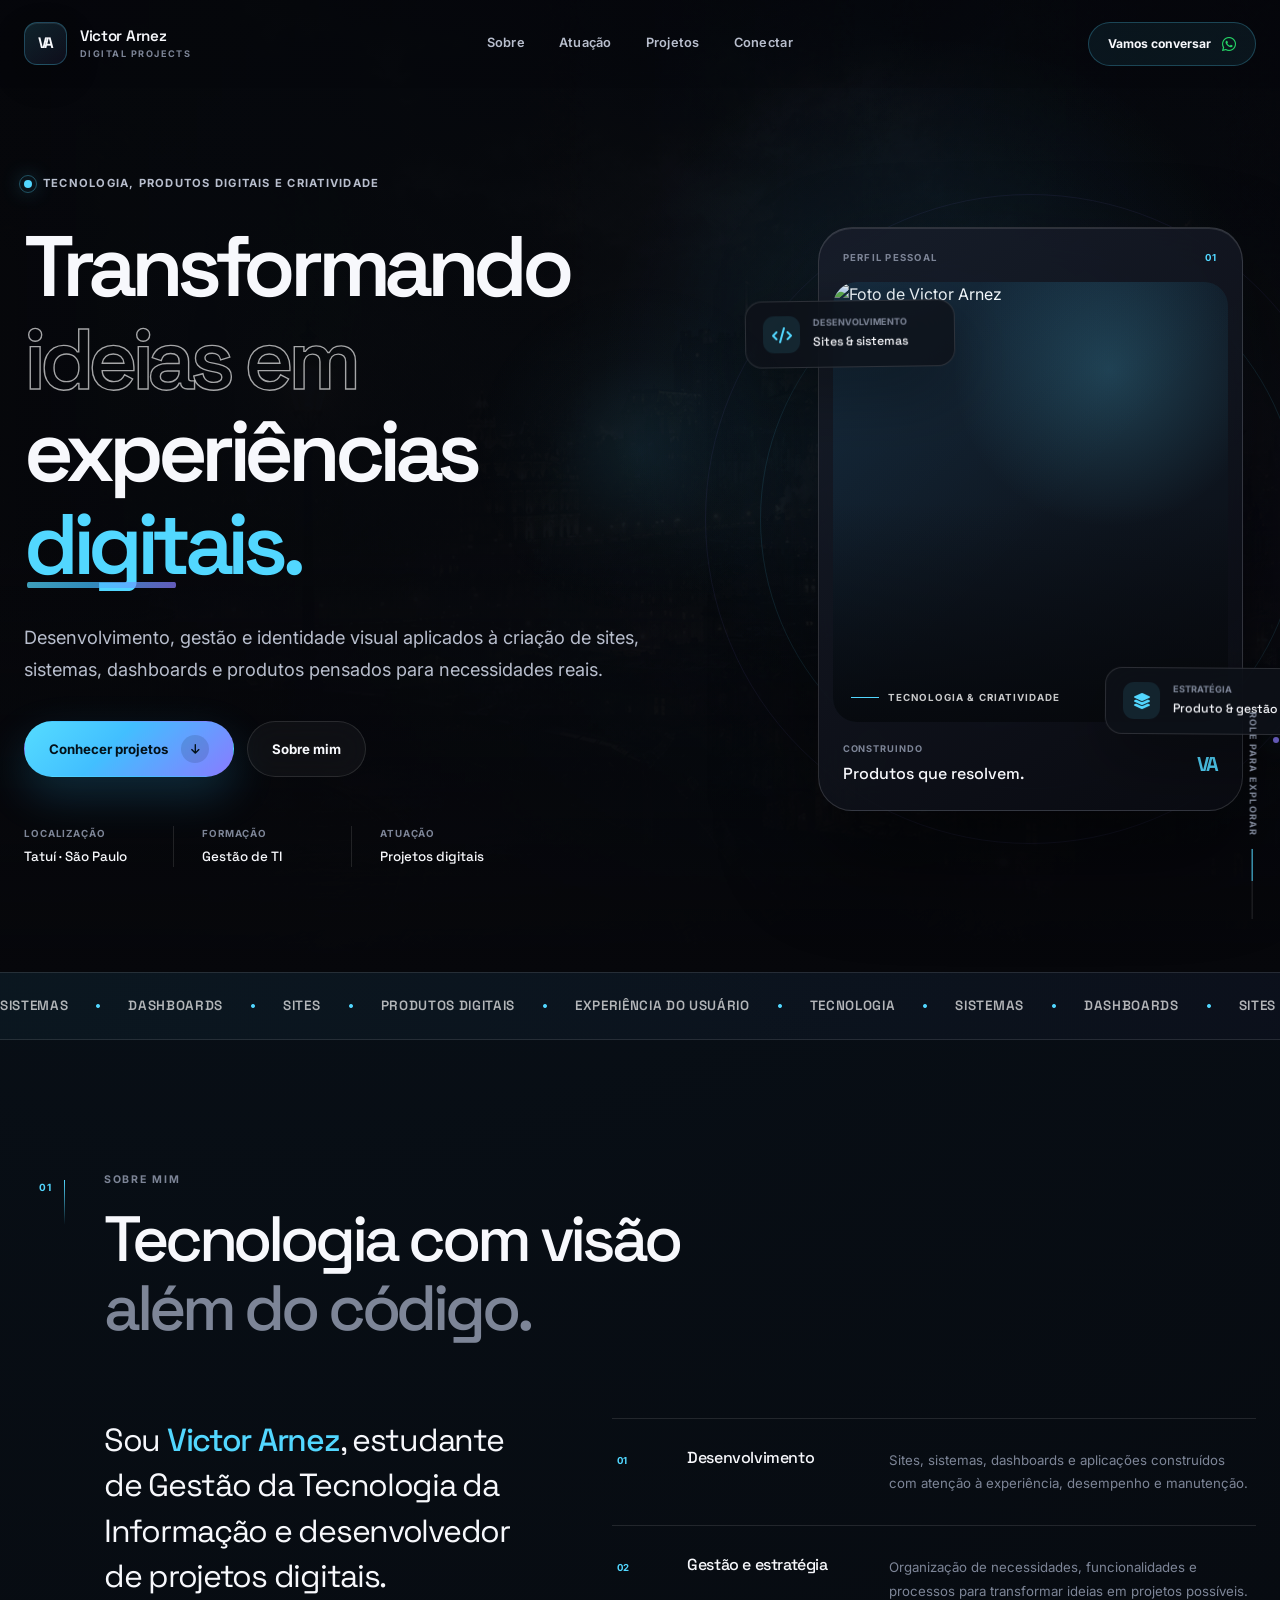
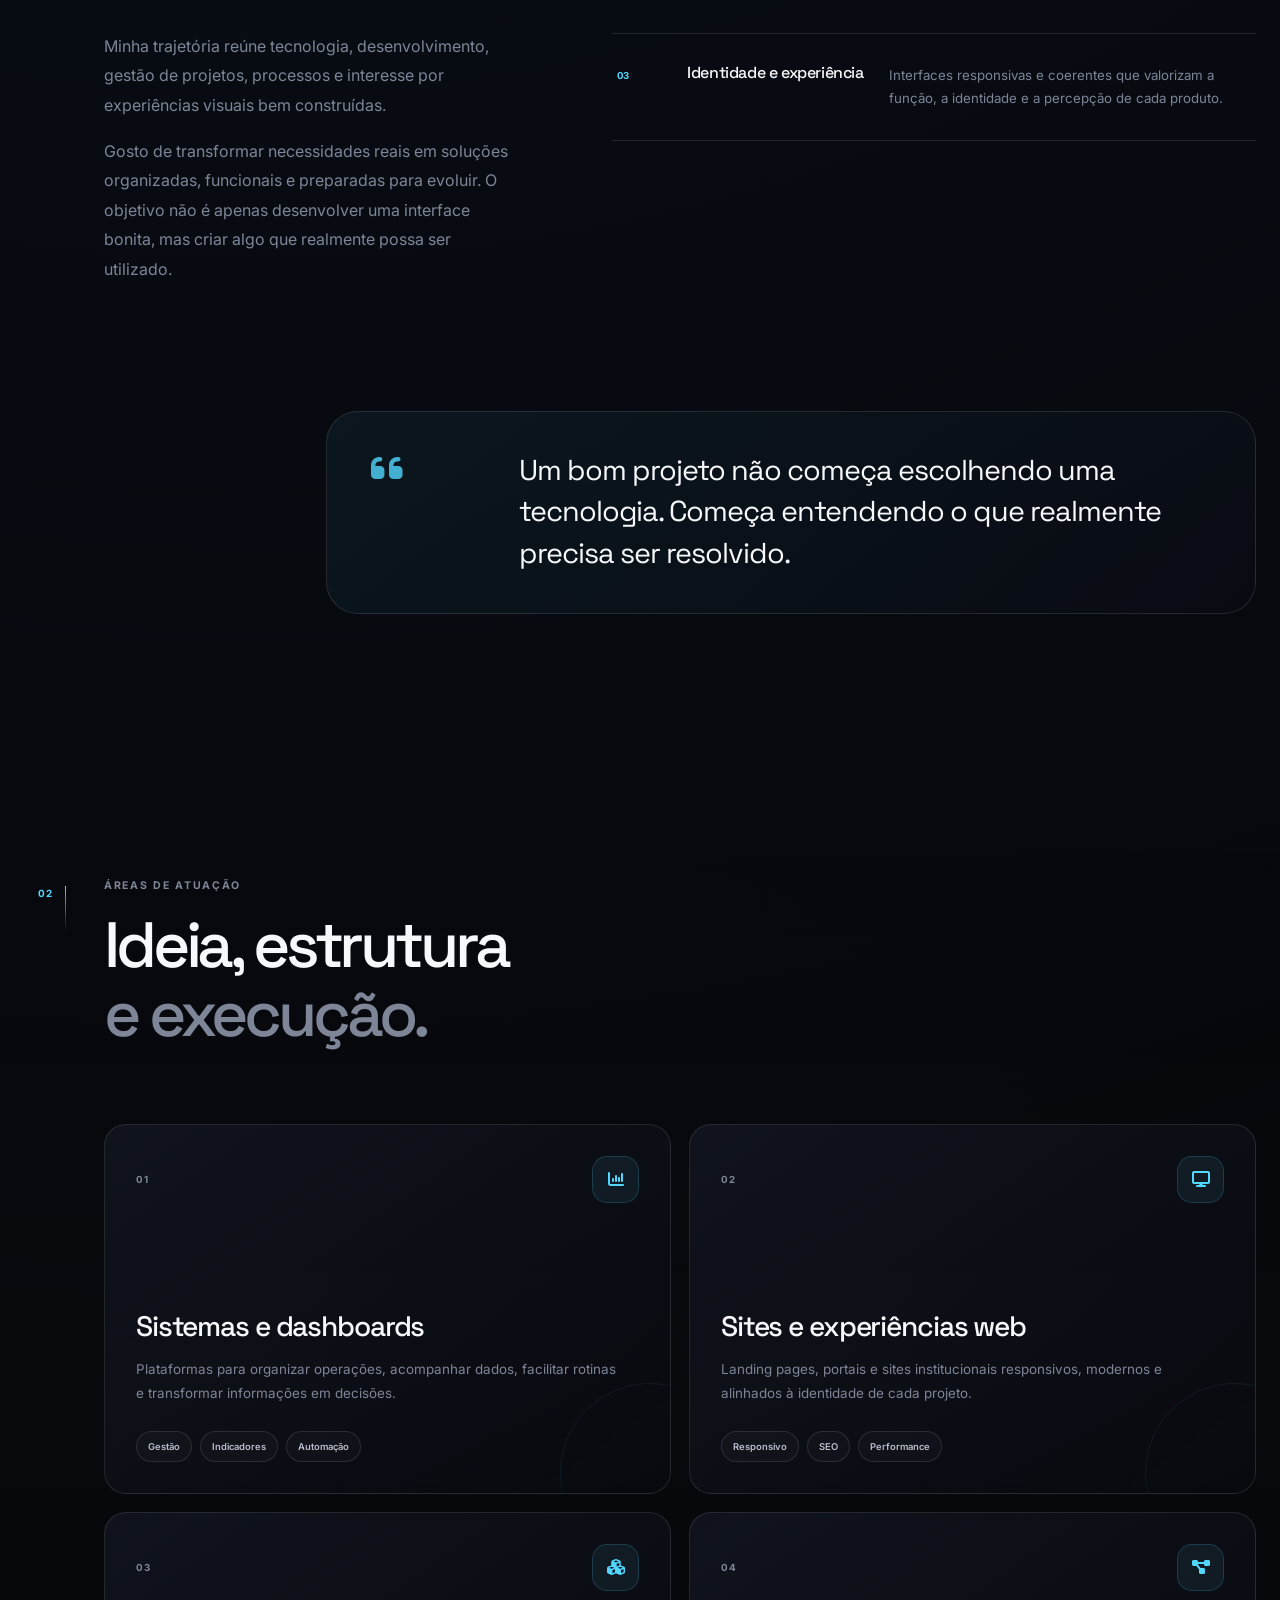
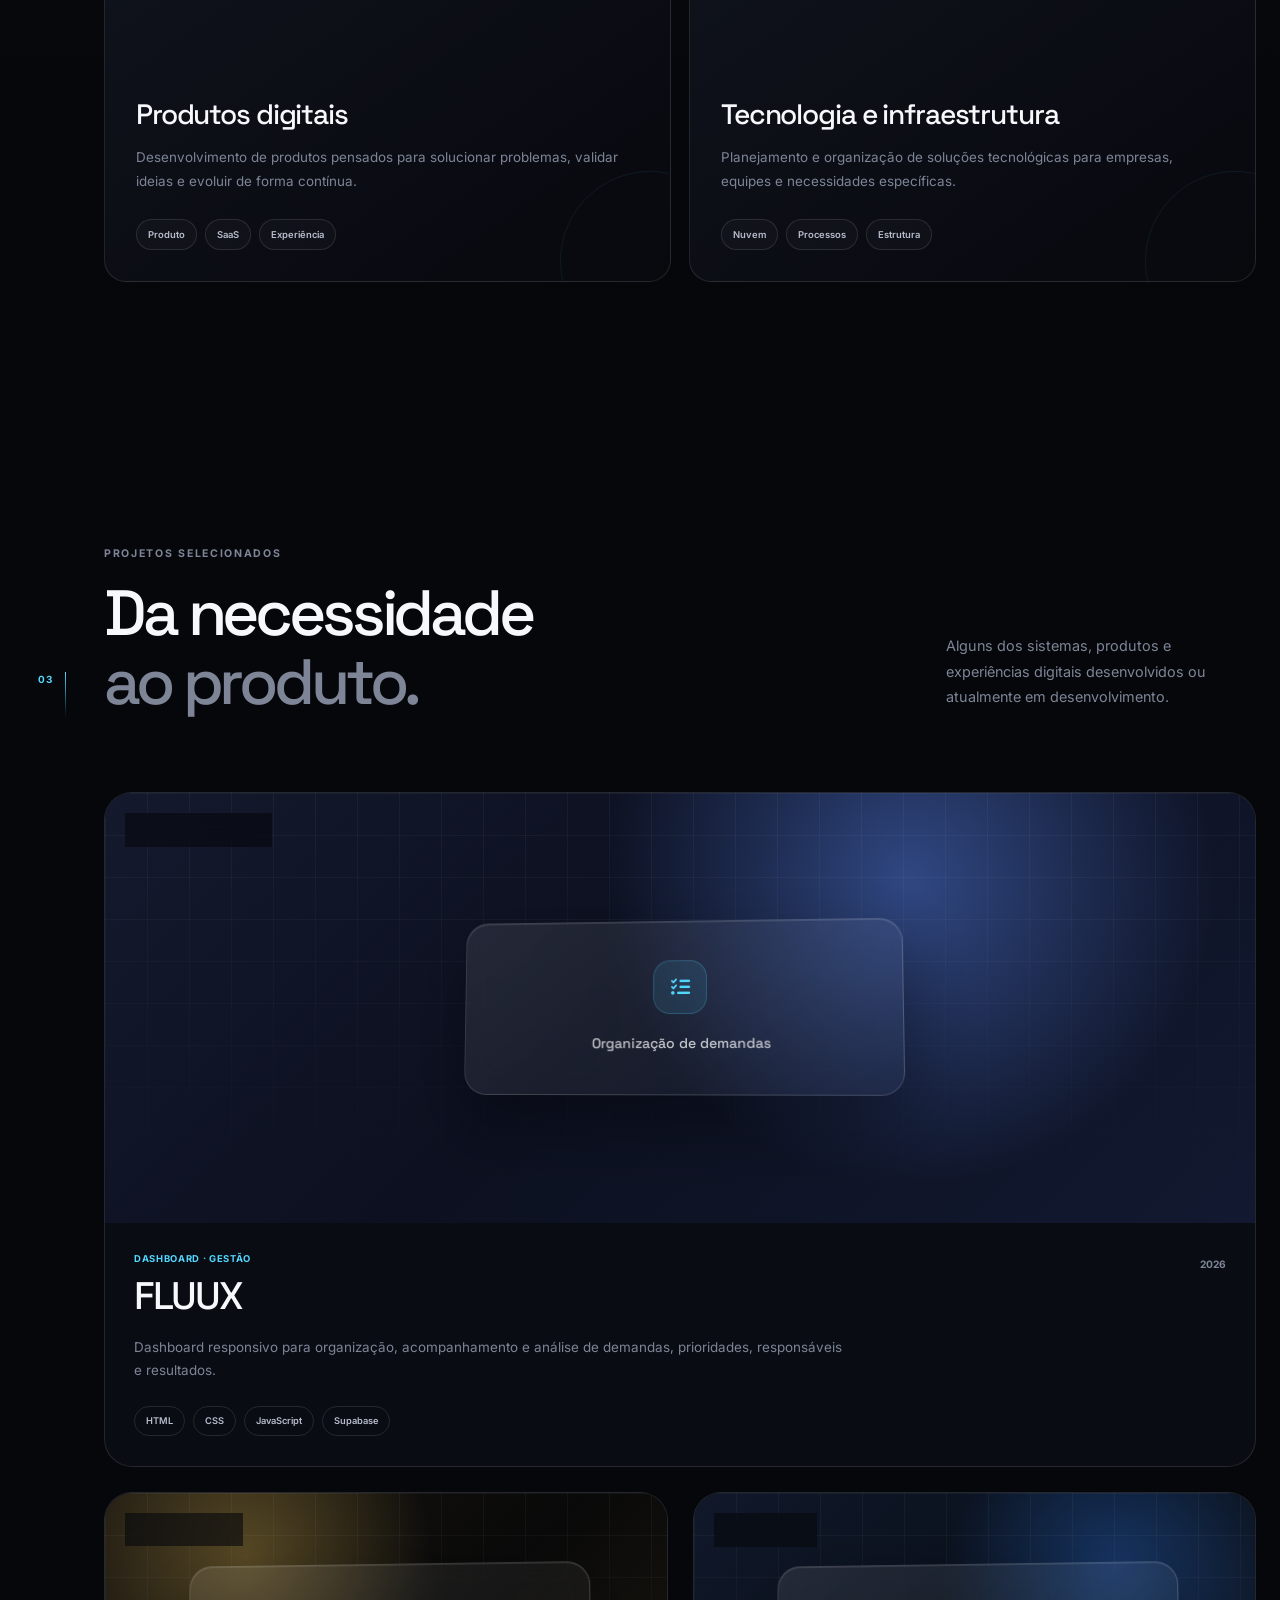
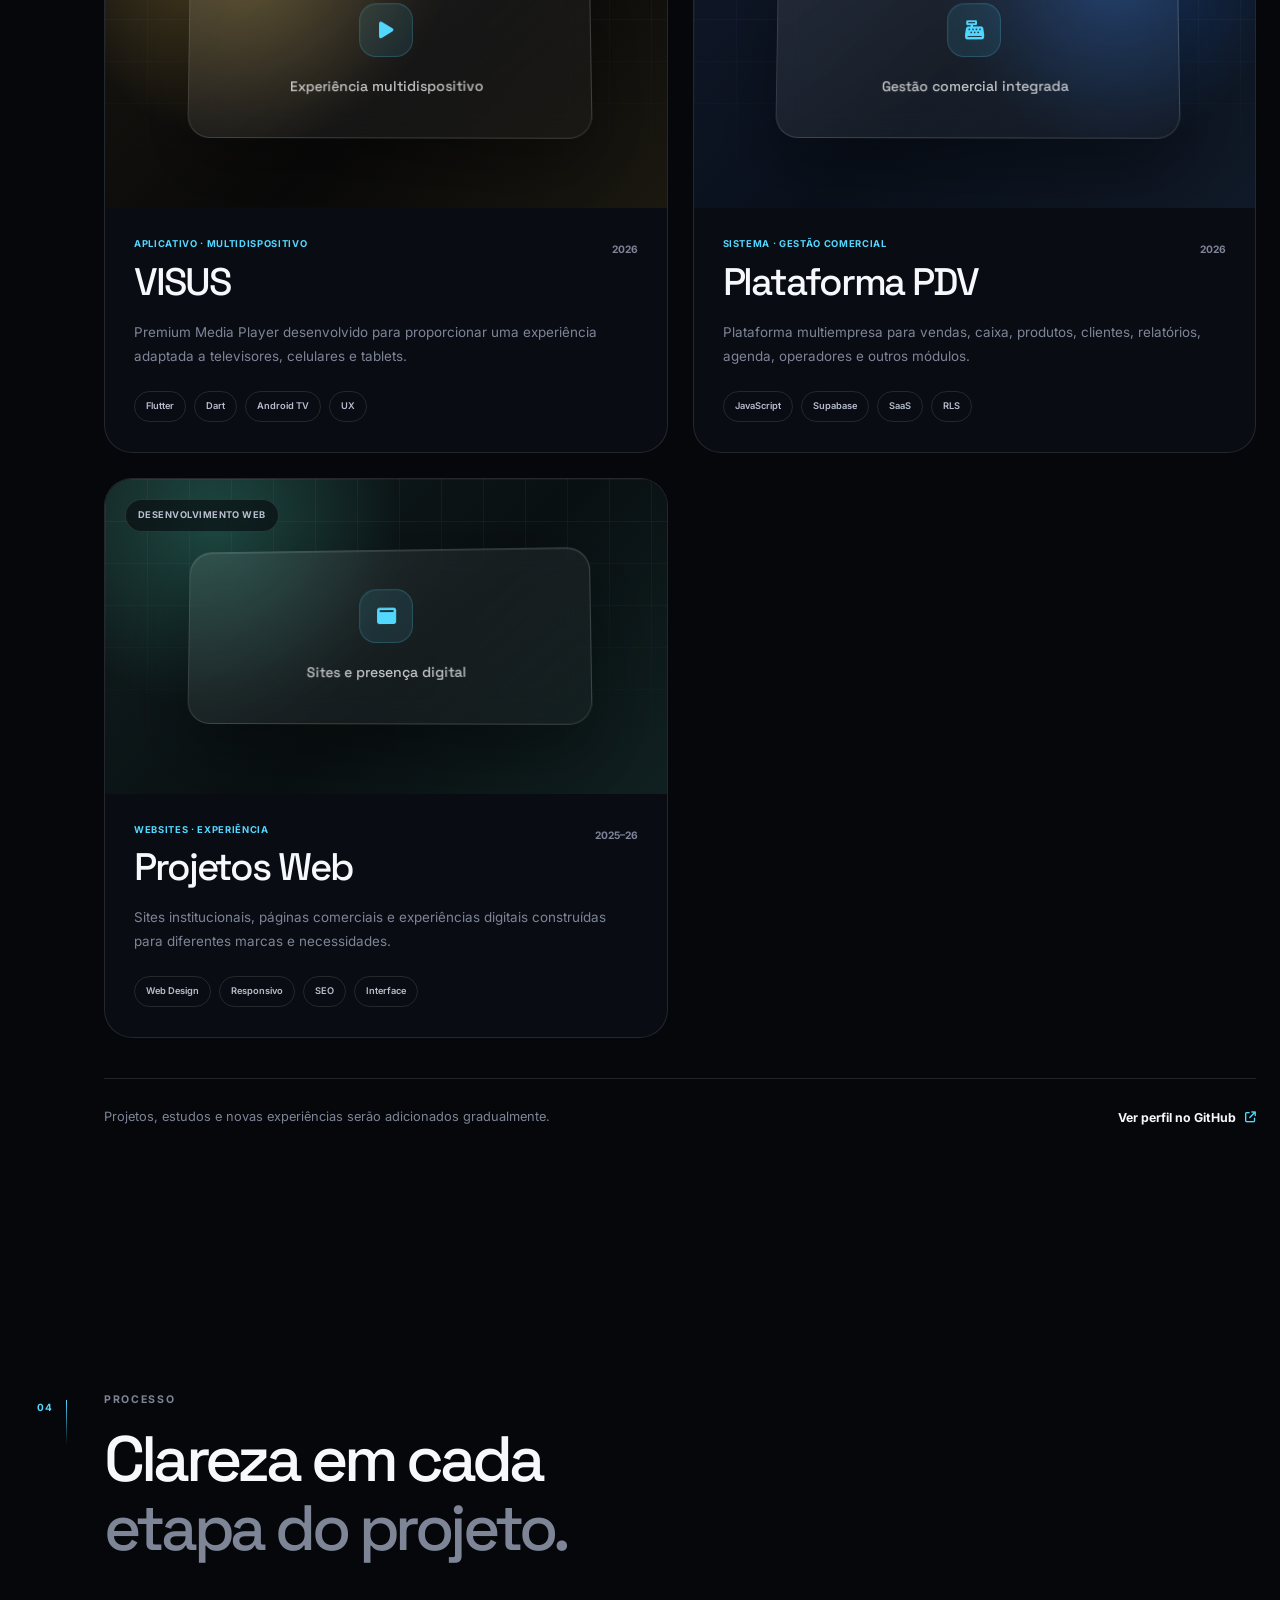
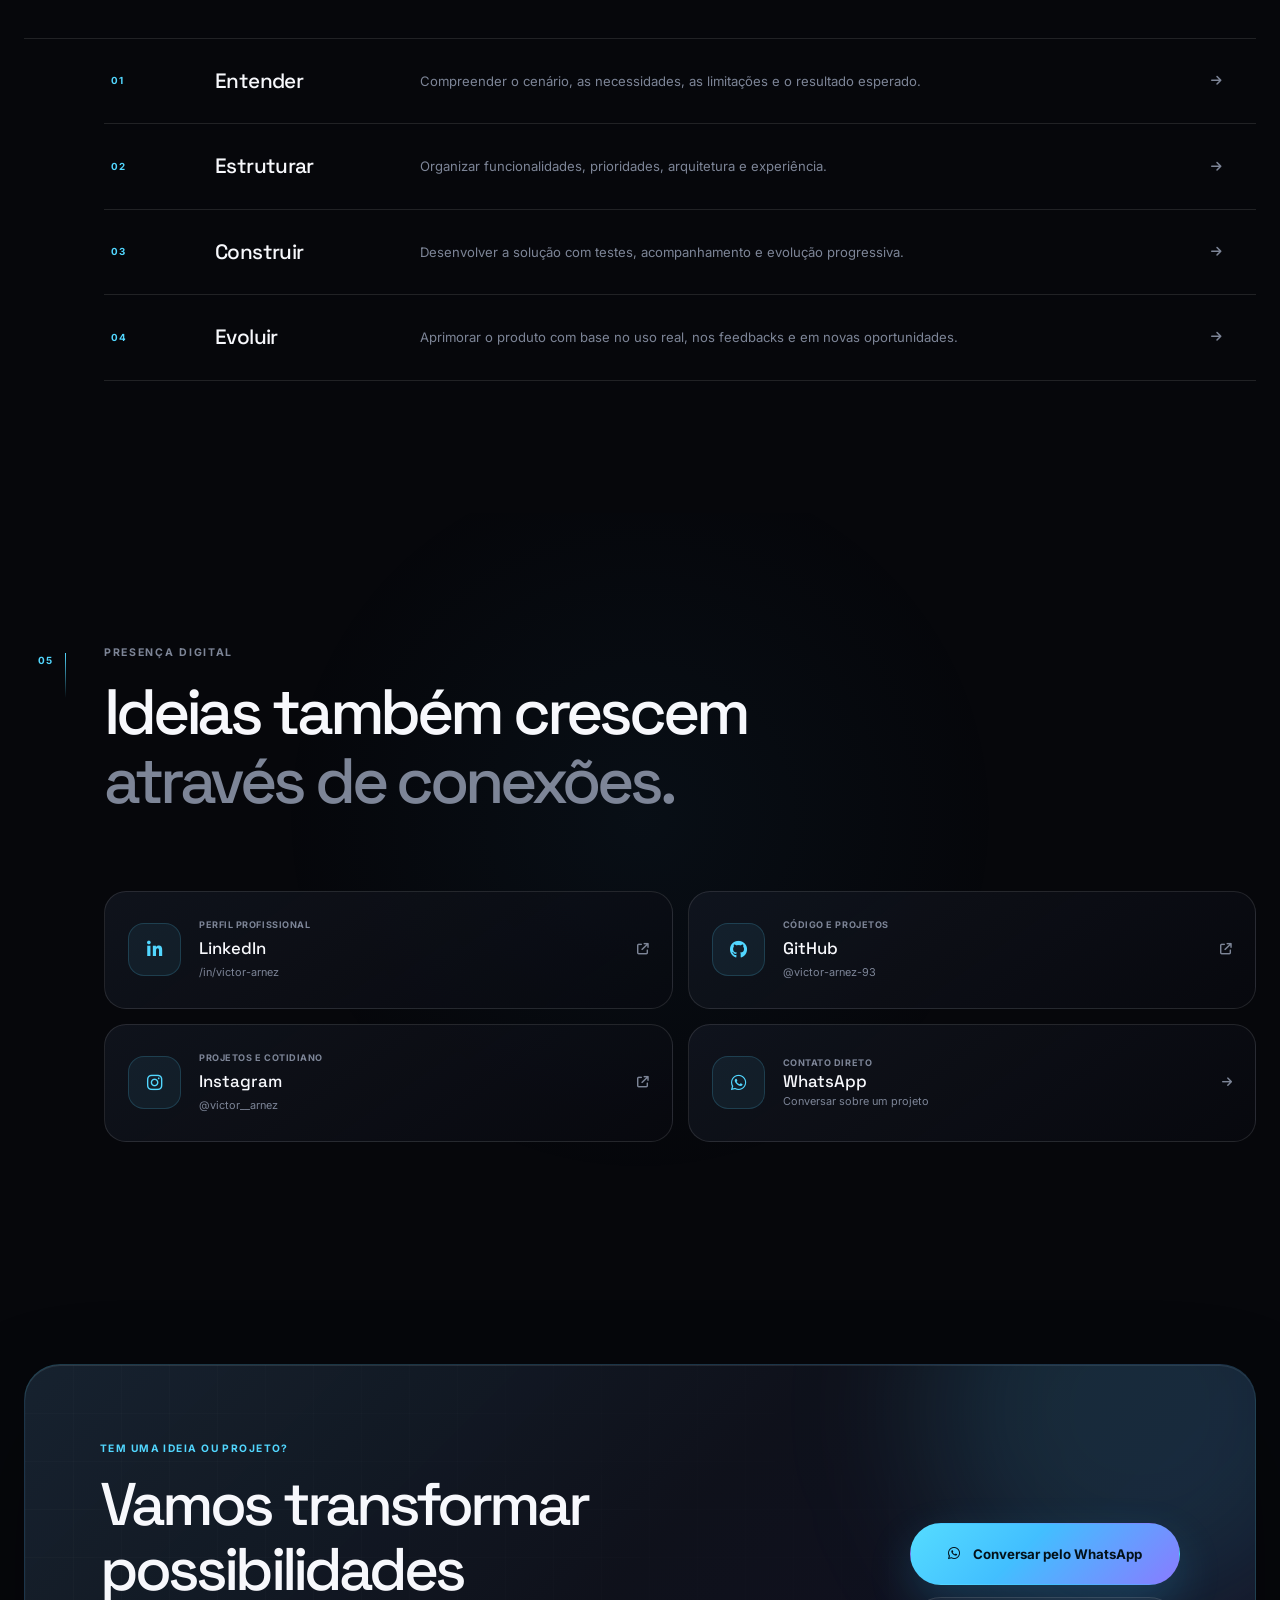
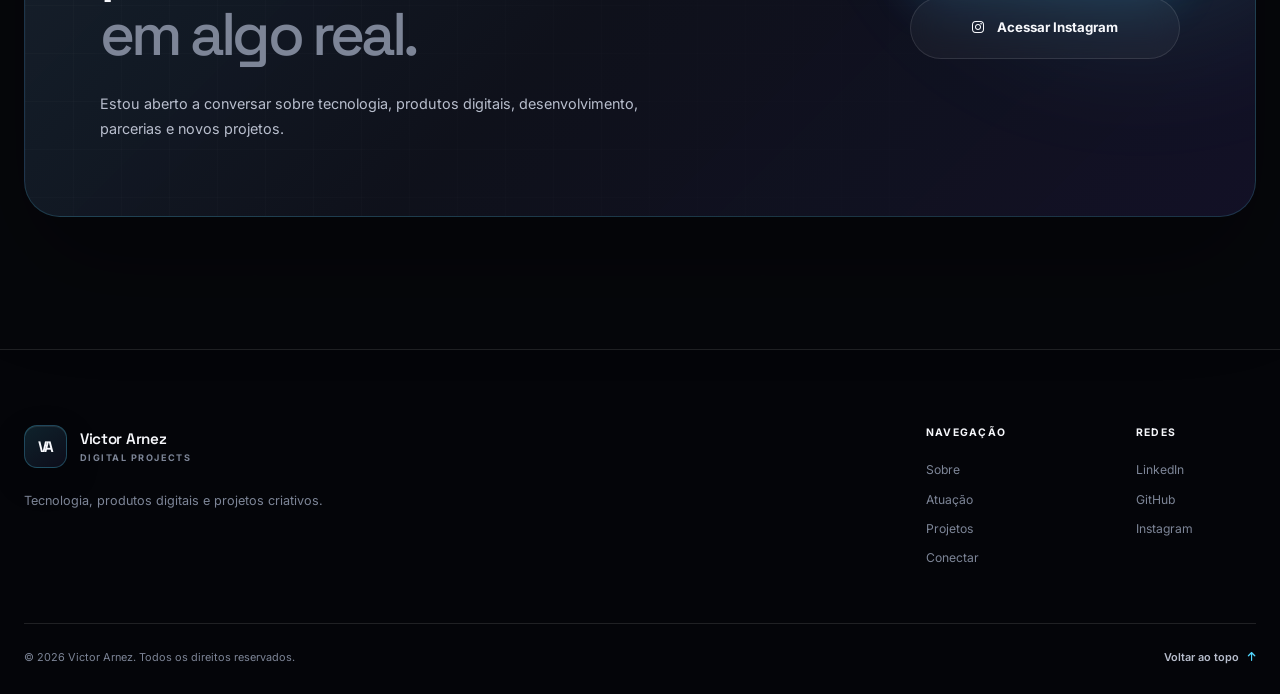
==== index.html @ b009be15 "updates" ====
<!DOCTYPE html>
<html lang="pt-BR">
<head>
  <meta charset="UTF-8">

  <meta
    name="viewport"
    content="width=device-width, initial-scale=1, viewport-fit=cover"
  >

  <meta
    name="description"
    content="Portfólio pessoal de Victor Arnez. Tecnologia, desenvolvimento, sistemas, produtos digitais e projetos criativos."
  >

  <meta
    name="keywords"
    content="Victor Arnez, tecnologia, desenvolvimento, sistemas, dashboards, sites, produtos digitais, portfólio"
  >

  <meta name="author" content="Victor Arnez">
  <meta name="theme-color" content="#07080d">

  <!-- Open Graph -->

  <meta property="og:type" content="website">
  <meta property="og:locale" content="pt_BR">

  <meta
    property="og:title"
    content="Victor Arnez | Tecnologia e Projetos Digitais"
  >

  <meta
    property="og:description"
    content="Tecnologia, produtos digitais e projetos construídos para necessidades reais."
  >

  <meta
    property="og:image"
    content="assets/img/imgperfil.jpg"
  >

  <title>Victor Arnez | Tecnologia e Projetos Digitais</title>

  <!-- Google Fonts -->

  <link rel="preconnect" href="https://fonts.googleapis.com">

  <link
    rel="preconnect"
    href="https://fonts.gstatic.com"
    crossorigin
  >

  <link
    href="https://fonts.googleapis.com/css2?family=Inter:wght@400;500;600;700&family=Space+Grotesk:wght@400;500;600;700&display=swap"
    rel="stylesheet"
  >

  <!-- Font Awesome -->

  <link
    rel="stylesheet"
    href="https://cdnjs.cloudflare.com/ajax/libs/font-awesome/6.7.2/css/all.min.css"
  >

  <!-- CSS principal -->

  <link rel="stylesheet" href="assets/css/style.css">
</head>

<body>

  <!-- =====================================================
       ACESSIBILIDADE
  ====================================================== -->

  <a class="skip-link" href="#conteudo-principal">
    Ir para o conteúdo principal
  </a>

  <noscript>
    <div class="noscript-message">
      Algumas animações e interações desta página precisam do JavaScript.
    </div>
  </noscript>

  <!-- =====================================================
       CARREGAMENTO INICIAL
  ====================================================== -->

  <div class="page-loader" aria-hidden="true">

    <div class="page-loader__content">

      <div class="page-loader__brand">
        <span>V</span>
        <span>A</span>
      </div>

      <div class="page-loader__progress">
        <span></span>
      </div>

      <p>Preparando experiência</p>

    </div>

  </div>

  <!-- =====================================================
       FUNDO DECORATIVO GLOBAL
  ====================================================== -->

  <div class="global-background" aria-hidden="true">

    <div class="global-background__grid"></div>

    <div
      class="global-background__glow global-background__glow--one"
    ></div>

    <div
      class="global-background__glow global-background__glow--two"
    ></div>

    <div
      class="global-background__glow global-background__glow--three"
    ></div>

    <div class="global-background__noise"></div>

  </div>

  <div class="cursor-light" aria-hidden="true"></div>

  <!-- =====================================================
       HEADER
  ====================================================== -->

  <header class="site-header">

    <div class="container site-header__container">

      <!-- Marca provisória -->

      <a
        class="brand"
        href="#inicio"
        aria-label="Voltar ao início"
      >

        <span class="brand__symbol" aria-hidden="true">
          VA
        </span>

        <span class="brand__text">

          <strong>Victor Arnez</strong>

          <small>Digital Projects</small>

        </span>

      </a>

      <!-- Navegação desktop -->

      <nav
        class="desktop-navigation"
        aria-label="Navegação principal"
      >

        <a href="#sobre">Sobre</a>

        <a href="#atuacao">Atuação</a>

        <a href="#projetos">Projetos</a>

        <a href="#conectar">Conectar</a>

      </nav>

      <div class="site-header__actions">

        <button
          class="header-contact"
          id="header-whatsapp-button"
          type="button"
        >
          Vamos conversar

          <i
            class="fa-brands fa-whatsapp"
            aria-hidden="true"
          ></i>
        </button>

        <button
          class="menu-toggle"
          type="button"
          aria-label="Abrir menu"
          aria-expanded="false"
          aria-controls="mobile-menu"
        >

          <span></span>
          <span></span>

        </button>

      </div>

    </div>

    <!-- Menu mobile -->

    <div
      class="mobile-menu"
      id="mobile-menu"
      aria-hidden="true"
    >

      <div
        class="mobile-menu__background"
        aria-hidden="true"
      ></div>

      <nav
        class="mobile-navigation"
        aria-label="Navegação para dispositivos móveis"
      >

        <a href="#inicio">

          <span>01</span>

          Início

        </a>

        <a href="#sobre">

          <span>02</span>

          Sobre

        </a>

        <a href="#atuacao">

          <span>03</span>

          Atuação

        </a>

        <a href="#projetos">

          <span>04</span>

          Projetos

        </a>

        <a href="#conectar">

          <span>05</span>

          Conectar

        </a>

      </nav>

      <div class="mobile-menu__footer">

        <p>
          Tecnologia, produtos digitais e projetos criativos.
        </p>

        <button
          class="mobile-menu__contact"
          id="mobile-whatsapp-button"
          type="button"
        >
          <i
            class="fa-brands fa-whatsapp"
            aria-hidden="true"
          ></i>

          Conversar pelo WhatsApp
        </button>

      </div>

    </div>

  </header>

  <!-- =====================================================
       CONTEÚDO PRINCIPAL
  ====================================================== -->

  <main id="conteudo-principal">

    <!-- ===================================================
         HERO
    ==================================================== -->

    <section class="hero" id="inicio">

      <!-- Imagem de fundo enviada -->

      <div class="hero__background" aria-hidden="true">

        <img
          class="hero__background-image"
          src="assets/img/imgfundo.png"
          alt=""
        >

        <div class="hero__background-overlay"></div>

        <div class="hero__background-gradient"></div>

      </div>

      <div class="container hero__container">

        <!-- Conteúdo principal -->

        <div class="hero__content">

          <div
            class="hero__eyebrow"
            data-hero-item
          >

            <span
              class="status-indicator"
              aria-hidden="true"
            ></span>

            Tecnologia, produtos digitais e criatividade

          </div>

          <h1
            class="hero__title"
            aria-label="Transformando ideias em experiências digitais"
          >

            <span class="hero__title-line">

              <span class="hero__title-word">
                Transformando
              </span>

            </span>

            <span class="hero__title-line">

              <span class="hero__title-word hero__title-word--outline">
                ideias em
              </span>

            </span>

            <span class="hero__title-line">

              <span class="hero__title-word">
                experiências
              </span>

              <span class="hero__title-word hero__title-word--accent">
                digitais.
              </span>

            </span>

          </h1>

          <p
            class="hero__description"
            data-hero-item
          >
            Desenvolvimento, gestão e identidade visual aplicados à
            criação de sites, sistemas, dashboards e produtos pensados
            para necessidades reais.
          </p>

          <div
            class="hero__actions"
            data-hero-item
          >

            <a
              class="button button--primary"
              href="#projetos"
            >

              <span>Conhecer projetos</span>

              <span
                class="button__icon"
                aria-hidden="true"
              >

                <i class="fa-solid fa-arrow-down"></i>

              </span>

            </a>

            <a
              class="button button--secondary"
              href="#sobre"
            >
              Sobre mim
            </a>

          </div>

          <div
            class="hero__information"
            data-hero-item
          >

            <div class="hero-information-item">

              <span>Localização</span>

              <strong>Tatuí · São Paulo</strong>

            </div>

            <div class="hero-information-item">

              <span>Formação</span>

              <strong>Gestão de TI</strong>

            </div>

            <div class="hero-information-item">

              <span>Atuação</span>

              <strong>Projetos digitais</strong>

            </div>

          </div>

        </div>

        <!-- Card de perfil -->

        <div
          class="hero__visual"
          data-hero-visual
        >

          <article class="profile-card">

            <div class="profile-card__top">

              <span class="profile-card__label">
                Perfil pessoal
              </span>

              <span class="profile-card__number">
                01
              </span>

            </div>

            <div class="profile-card__image-wrapper">

              <div
                class="profile-card__image-background"
                aria-hidden="true"
              ></div>

              <img
                class="profile-card__image"
                src="assets/img/imgperfil.jpg"
                alt="Foto de Victor Arnez"
              >

              <div
                class="profile-card__image-overlay"
                aria-hidden="true"
              ></div>

              <span class="profile-card__image-caption">
                Tecnologia &amp; criatividade
              </span>

            </div>

            <div class="profile-card__content">

              <div>

                <span>Construindo</span>

                <strong>Produtos que resolvem.</strong>

              </div>

              <span
                class="profile-card__signature"
                aria-hidden="true"
              >
                VA
              </span>

            </div>

          </article>

          <!-- Elementos flutuantes -->

          <div
            class="floating-card floating-card--development"
            aria-hidden="true"
          >

            <i class="fa-solid fa-code"></i>

            <div>

              <span>Desenvolvimento</span>

              <strong>Sites &amp; sistemas</strong>

            </div>

          </div>

          <div
            class="floating-card floating-card--strategy"
            aria-hidden="true"
          >

            <i class="fa-solid fa-layer-group"></i>

            <div>

              <span>Estratégia</span>

              <strong>Produto &amp; gestão</strong>

            </div>

          </div>

          <div
            class="hero-orbit hero-orbit--one"
            aria-hidden="true"
          ></div>

          <div
            class="hero-orbit hero-orbit--two"
            aria-hidden="true"
          ></div>

        </div>

      </div>

      <div
        class="hero__scroll"
        aria-hidden="true"
      >

        <span>Role para explorar</span>

        <div class="hero__scroll-line">

          <span></span>

        </div>

      </div>

    </section>

    <!-- ===================================================
         FAIXA DE ESPECIALIDADES
    ==================================================== -->

    <section
      class="expertise-strip"
      aria-label="Áreas de atuação"
    >

      <div class="expertise-strip__track">

        <span>Sistemas</span>
        <i class="fa-solid fa-circle"></i>

        <span>Dashboards</span>
        <i class="fa-solid fa-circle"></i>

        <span>Sites</span>
        <i class="fa-solid fa-circle"></i>

        <span>Produtos digitais</span>
        <i class="fa-solid fa-circle"></i>

        <span>Experiência do usuário</span>
        <i class="fa-solid fa-circle"></i>

        <span>Tecnologia</span>
        <i class="fa-solid fa-circle"></i>

        <!-- Repetição necessária para a animação contínua -->

        <span>Sistemas</span>
        <i class="fa-solid fa-circle"></i>

        <span>Dashboards</span>
        <i class="fa-solid fa-circle"></i>

        <span>Sites</span>
        <i class="fa-solid fa-circle"></i>

        <span>Produtos digitais</span>
        <i class="fa-solid fa-circle"></i>

        <span>Experiência do usuário</span>
        <i class="fa-solid fa-circle"></i>

        <span>Tecnologia</span>
        <i class="fa-solid fa-circle"></i>

      </div>

    </section>

    <!-- ===================================================
         SOBRE
    ==================================================== -->

    <section
      class="about section"
      id="sobre"
    >

      <div class="container">

        <header class="section-heading">

          <span class="section-heading__number">
            01
          </span>

          <div>

            <span class="section-heading__eyebrow">
              Sobre mim
            </span>

            <h2>
              Tecnologia com visão
              <span>além do código.</span>
            </h2>

          </div>

        </header>

        <div class="about__grid">

          <div
            class="about__introduction"
            data-reveal
          >

            <p class="about__lead">
              Sou <strong>Victor Arnez</strong>, estudante de Gestão da
              Tecnologia da Informação e desenvolvedor de projetos digitais.
            </p>

            <p>
              Minha trajetória reúne tecnologia, desenvolvimento, gestão
              de projetos, processos e interesse por experiências visuais
              bem construídas.
            </p>

            <p>
              Gosto de transformar necessidades reais em soluções
              organizadas, funcionais e preparadas para evoluir.
              O objetivo não é apenas desenvolver uma interface bonita,
              mas criar algo que realmente possa ser utilizado.
            </p>

          </div>

          <div class="about__cards">

            <article
              class="information-card"
              data-reveal
            >

              <span class="information-card__number">
                01
              </span>

              <h3>Desenvolvimento</h3>

              <p>
                Sites, sistemas, dashboards e aplicações construídos com
                atenção à experiência, desempenho e manutenção.
              </p>

            </article>

            <article
              class="information-card"
              data-reveal
            >

              <span class="information-card__number">
                02
              </span>

              <h3>Gestão e estratégia</h3>

              <p>
                Organização de necessidades, funcionalidades e processos
                para transformar ideias em projetos possíveis.
              </p>

            </article>

            <article
              class="information-card"
              data-reveal
            >

              <span class="information-card__number">
                03
              </span>

              <h3>Identidade e experiência</h3>

              <p>
                Interfaces responsivas e coerentes que valorizam a função,
                a identidade e a percepção de cada produto.
              </p>

            </article>

          </div>

        </div>

        <div
          class="about__quote"
          data-reveal
        >

          <i
            class="fa-solid fa-quote-left"
            aria-hidden="true"
          ></i>

          <blockquote>
            Um bom projeto não começa escolhendo uma tecnologia.
            Começa entendendo o que realmente precisa ser resolvido.
          </blockquote>

        </div>

      </div>

    </section>

    <!-- ===================================================
         ÁREAS DE ATUAÇÃO
    ==================================================== -->

    <section
      class="services section"
      id="atuacao"
    >

      <div class="container">

        <header class="section-heading">

          <span class="section-heading__number">
            02
          </span>

          <div>

            <span class="section-heading__eyebrow">
              Áreas de atuação
            </span>

            <h2>
              Ideia, estrutura
              <span>e execução.</span>
            </h2>

          </div>

        </header>

        <div class="services__grid">

          <article
            class="service-card"
            data-service-card
          >

            <div class="service-card__header">

              <span class="service-card__number">
                01
              </span>

              <div class="service-card__icon">

                <i
                  class="fa-solid fa-chart-column"
                  aria-hidden="true"
                ></i>

              </div>

            </div>

            <div class="service-card__content">

              <h3>Sistemas e dashboards</h3>

              <p>
                Plataformas para organizar operações, acompanhar dados,
                facilitar rotinas e transformar informações em decisões.
              </p>

            </div>

            <ul class="service-card__tags">

              <li>Gestão</li>

              <li>Indicadores</li>

              <li>Automação</li>

            </ul>

          </article>

          <article
            class="service-card"
            data-service-card
          >

            <div class="service-card__header">

              <span class="service-card__number">
                02
              </span>

              <div class="service-card__icon">

                <i
                  class="fa-solid fa-display"
                  aria-hidden="true"
                ></i>

              </div>

            </div>

            <div class="service-card__content">

              <h3>Sites e experiências web</h3>

              <p>
                Landing pages, portais e sites institucionais responsivos,
                modernos e alinhados à identidade de cada projeto.
              </p>

            </div>

            <ul class="service-card__tags">

              <li>Responsivo</li>

              <li>SEO</li>

              <li>Performance</li>

            </ul>

          </article>

          <article
            class="service-card"
            data-service-card
          >

            <div class="service-card__header">

              <span class="service-card__number">
                03
              </span>

              <div class="service-card__icon">

                <i
                  class="fa-solid fa-cubes"
                  aria-hidden="true"
                ></i>

              </div>

            </div>

            <div class="service-card__content">

              <h3>Produtos digitais</h3>

              <p>
                Desenvolvimento de produtos pensados para solucionar
                problemas, validar ideias e evoluir de forma contínua.
              </p>

            </div>

            <ul class="service-card__tags">

              <li>Produto</li>

              <li>SaaS</li>

              <li>Experiência</li>

            </ul>

          </article>

          <article
            class="service-card"
            data-service-card
          >

            <div class="service-card__header">

              <span class="service-card__number">
                04
              </span>

              <div class="service-card__icon">

                <i
                  class="fa-solid fa-diagram-project"
                  aria-hidden="true"
                ></i>

              </div>

            </div>

            <div class="service-card__content">

              <h3>Tecnologia e infraestrutura</h3>

              <p>
                Planejamento e organização de soluções tecnológicas para
                empresas, equipes e necessidades específicas.
              </p>

            </div>

            <ul class="service-card__tags">

              <li>Nuvem</li>

              <li>Processos</li>

              <li>Estrutura</li>

            </ul>

          </article>

        </div>

      </div>

    </section>

    <!-- ===================================================
         PROJETOS
    ==================================================== -->

    <section
      class="projects section"
      id="projetos"
    >

      <div class="container">

        <header class="section-heading section-heading--with-description">

          <span class="section-heading__number">
            03
          </span>

          <div>

            <span class="section-heading__eyebrow">
              Projetos selecionados
            </span>

            <h2>
              Da necessidade
              <span>ao produto.</span>
            </h2>

          </div>

          <p class="section-heading__description">
            Alguns dos sistemas, produtos e experiências digitais
            desenvolvidos ou atualmente em desenvolvimento.
          </p>

        </header>

        <div class="projects__grid">

          <!-- Projeto FLUUX -->

          <article
            class="project-card project-card--featured"
            data-project-card
          >

            <div class="project-card__visual">

              <div
                class="project-card__visual-background project-card__visual-background--fluux"
              ></div>

              <span class="project-card__status">
                Em desenvolvimento
              </span>

              <div class="project-card__mockup">

                <i
                  class="fa-solid fa-list-check"
                  aria-hidden="true"
                ></i>

                <span>Organização de demandas</span>

              </div>

            </div>

            <div class="project-card__information">

              <div class="project-card__heading">

                <div>

                  <span class="project-card__category">
                    Dashboard · Gestão
                  </span>

                  <h3>FLUUX</h3>

                </div>

                <span class="project-card__year">
                  2026
                </span>

              </div>

              <p>
                Dashboard responsivo para organização, acompanhamento e
                análise de demandas, prioridades, responsáveis e resultados.
              </p>

              <ul class="project-card__technologies">

                <li>HTML</li>

                <li>CSS</li>

                <li>JavaScript</li>

                <li>Supabase</li>

              </ul>

            </div>

          </article>

          <!-- Projeto VISUS -->

          <article
            class="project-card"
            data-project-card
          >

            <div class="project-card__visual">

              <div
                class="project-card__visual-background project-card__visual-background--visus"
              ></div>

              <span class="project-card__status">
                Produto digital
              </span>

              <div class="project-card__mockup">

                <i
                  class="fa-solid fa-play"
                  aria-hidden="true"
                ></i>

                <span>Experiência multidispositivo</span>

              </div>

            </div>

            <div class="project-card__information">

              <div class="project-card__heading">

                <div>

                  <span class="project-card__category">
                    Aplicativo · Multidispositivo
                  </span>

                  <h3>VISUS</h3>

                </div>

                <span class="project-card__year">
                  2026
                </span>

              </div>

              <p>
                Premium Media Player desenvolvido para proporcionar uma
                experiência adaptada a televisores, celulares e tablets.
              </p>

              <ul class="project-card__technologies">

                <li>Flutter</li>

                <li>Dart</li>

                <li>Android TV</li>

                <li>UX</li>

              </ul>

            </div>

          </article>

          <!-- Projeto PDV -->

          <article
            class="project-card"
            data-project-card
          >

            <div class="project-card__visual">

              <div
                class="project-card__visual-background project-card__visual-background--pdv"
              ></div>

              <span class="project-card__status">
                Sistema SaaS
              </span>

              <div class="project-card__mockup">

                <i
                  class="fa-solid fa-cash-register"
                  aria-hidden="true"
                ></i>

                <span>Gestão comercial integrada</span>

              </div>

            </div>

            <div class="project-card__information">

              <div class="project-card__heading">

                <div>

                  <span class="project-card__category">
                    Sistema · Gestão comercial
                  </span>

                  <h3>Plataforma PDV</h3>

                </div>

                <span class="project-card__year">
                  2026
                </span>

              </div>

              <p>
                Plataforma multiempresa para vendas, caixa, produtos,
                clientes, relatórios, agenda, operadores e outros módulos.
              </p>

              <ul class="project-card__technologies">

                <li>JavaScript</li>

                <li>Supabase</li>

                <li>SaaS</li>

                <li>RLS</li>

              </ul>

            </div>

          </article>

          <!-- Projetos web -->

          <article
            class="project-card"
            data-project-card
          >

            <div class="project-card__visual">

              <div
                class="project-card__visual-background project-card__visual-background--web"
              ></div>

              <span class="project-card__status">
                Desenvolvimento web
              </span>

              <div class="project-card__mockup">

                <i
                  class="fa-solid fa-window-maximize"
                  aria-hidden="true"
                ></i>

                <span>Sites e presença digital</span>

              </div>

            </div>

            <div class="project-card__information">

              <div class="project-card__heading">

                <div>

                  <span class="project-card__category">
                    Websites · Experiência
                  </span>

                  <h3>Projetos Web</h3>

                </div>

                <span class="project-card__year">
                  2025–26
                </span>

              </div>

              <p>
                Sites institucionais, páginas comerciais e experiências
                digitais construídas para diferentes marcas e necessidades.
              </p>

              <ul class="project-card__technologies">

                <li>Web Design</li>

                <li>Responsivo</li>

                <li>SEO</li>

                <li>Interface</li>

              </ul>

            </div>

          </article>

        </div>

        <div
          class="projects__footer"
          data-reveal
        >

          <p>
            Projetos, estudos e novas experiências serão adicionados
            gradualmente.
          </p>

          <a
            class="text-link"
            href="https://github.com/victor-arnez-93"
            target="_blank"
            rel="noopener noreferrer"
          >
            Ver perfil no GitHub

            <i
              class="fa-solid fa-arrow-up-right-from-square"
              aria-hidden="true"
            ></i>
          </a>

        </div>

      </div>

    </section>

    <!-- ===================================================
         PROCESSO
    ==================================================== -->

    <section class="process section">

      <div class="container">

        <header class="section-heading">

          <span class="section-heading__number">
            04
          </span>

          <div>

            <span class="section-heading__eyebrow">
              Processo
            </span>

            <h2>
              Clareza em cada
              <span>etapa do projeto.</span>
            </h2>

          </div>

        </header>

        <div class="process__list">

          <article
            class="process-step"
            data-process-step
          >

            <span class="process-step__number">
              01
            </span>

            <div class="process-step__content">

              <h3>Entender</h3>

              <p>
                Compreender o cenário, as necessidades, as limitações
                e o resultado esperado.
              </p>

            </div>

            <i
              class="fa-solid fa-arrow-right"
              aria-hidden="true"
            ></i>

          </article>

          <article
            class="process-step"
            data-process-step
          >

            <span class="process-step__number">
              02
            </span>

            <div class="process-step__content">

              <h3>Estruturar</h3>

              <p>
                Organizar funcionalidades, prioridades, arquitetura
                e experiência.
              </p>

            </div>

            <i
              class="fa-solid fa-arrow-right"
              aria-hidden="true"
            ></i>

          </article>

          <article
            class="process-step"
            data-process-step
          >

            <span class="process-step__number">
              03
            </span>

            <div class="process-step__content">

              <h3>Construir</h3>

              <p>
                Desenvolver a solução com testes, acompanhamento
                e evolução progressiva.
              </p>

            </div>

            <i
              class="fa-solid fa-arrow-right"
              aria-hidden="true"
            ></i>

          </article>

          <article
            class="process-step"
            data-process-step
          >

            <span class="process-step__number">
              04
            </span>

            <div class="process-step__content">

              <h3>Evoluir</h3>

              <p>
                Aprimorar o produto com base no uso real, nos feedbacks
                e em novas oportunidades.
              </p>

            </div>

            <i
              class="fa-solid fa-arrow-right"
              aria-hidden="true"
            ></i>

          </article>

        </div>

      </div>

    </section>

    <!-- ===================================================
         REDES SOCIAIS
    ==================================================== -->

    <section
      class="connections section"
      id="conectar"
    >

      <div class="container">

        <header class="section-heading">

          <span class="section-heading__number">
            05
          </span>

          <div>

            <span class="section-heading__eyebrow">
              Presença digital
            </span>

            <h2>
              Ideias também crescem
              <span>através de conexões.</span>
            </h2>

          </div>

        </header>

        <div class="connections__grid">

          <!-- LinkedIn -->

          <a
            class="social-card"
            href="https://www.linkedin.com/in/victor-arnez"
            target="_blank"
            rel="noopener noreferrer"
            data-social-card
          >

            <div class="social-card__icon">

              <i
                class="fa-brands fa-linkedin-in"
                aria-hidden="true"
              ></i>

            </div>

            <div class="social-card__content">

              <span>Perfil profissional</span>

              <strong>LinkedIn</strong>

              <small>/in/victor-arnez</small>

            </div>

            <i
              class="social-card__arrow fa-solid fa-arrow-up-right-from-square"
              aria-hidden="true"
            ></i>

          </a>

          <!-- GitHub -->

          <a
            class="social-card"
            href="https://github.com/victor-arnez-93"
            target="_blank"
            rel="noopener noreferrer"
            data-social-card
          >

            <div class="social-card__icon">

              <i
                class="fa-brands fa-github"
                aria-hidden="true"
              ></i>

            </div>

            <div class="social-card__content">

              <span>Código e projetos</span>

              <strong>GitHub</strong>

              <small>@victor-arnez-93</small>

            </div>

            <i
              class="social-card__arrow fa-solid fa-arrow-up-right-from-square"
              aria-hidden="true"
            ></i>

          </a>

          <!-- Instagram -->

          <a
            class="social-card"
            href="https://www.instagram.com/victor__arnez"
            target="_blank"
            rel="noopener noreferrer"
            data-social-card
          >

            <div class="social-card__icon">

              <i
                class="fa-brands fa-instagram"
                aria-hidden="true"
              ></i>

            </div>

            <div class="social-card__content">

              <span>Projetos e cotidiano</span>

              <strong>Instagram</strong>

              <small>@victor__arnez</small>

            </div>

            <i
              class="social-card__arrow fa-solid fa-arrow-up-right-from-square"
              aria-hidden="true"
            ></i>

          </a>

          <!-- WhatsApp -->

          <button
            class="social-card social-card--button"
            id="social-whatsapp-button"
            type="button"
            data-social-card
          >

            <div class="social-card__icon">

              <i
                class="fa-brands fa-whatsapp"
                aria-hidden="true"
              ></i>

            </div>

            <div class="social-card__content">

              <span>Contato direto</span>

              <strong>WhatsApp</strong>

              <small>Conversar sobre um projeto</small>

            </div>

            <i
              class="social-card__arrow fa-solid fa-arrow-right"
              aria-hidden="true"
            ></i>

          </button>

        </div>

      </div>

    </section>

    <!-- ===================================================
         CHAMADA PARA CONTATO
    ==================================================== -->

    <section
      class="contact section"
      id="contato"
    >

      <div class="container">

        <div class="contact__box">

          <div
            class="contact__glow"
            aria-hidden="true"
          ></div>

          <div class="contact__content">

            <span class="contact__eyebrow">
              Tem uma ideia ou projeto?
            </span>

            <h2>
              Vamos transformar possibilidades
              <span>em algo real.</span>
            </h2>

            <p>
              Estou aberto a conversar sobre tecnologia, produtos digitais,
              desenvolvimento, parcerias e novos projetos.
            </p>

          </div>

          <div class="contact__actions">

            <button
              class="button button--primary button--large"
              id="contact-whatsapp-button"
              type="button"
            >

              <i
                class="fa-brands fa-whatsapp"
                aria-hidden="true"
              ></i>

              <span>Conversar pelo WhatsApp</span>

            </button>

            <a
              class="button button--secondary button--large"
              href="https://www.instagram.com/victor__arnez"
              target="_blank"
              rel="noopener noreferrer"
            >

              <i
                class="fa-brands fa-instagram"
                aria-hidden="true"
              ></i>

              <span>Acessar Instagram</span>

            </a>

          </div>

        </div>

      </div>

    </section>

  </main>

  <!-- =====================================================
       RODAPÉ
  ====================================================== -->

  <footer class="site-footer">

    <div class="container site-footer__main">

      <div class="site-footer__brand">

        <a
          class="brand brand--footer"
          href="#inicio"
          aria-label="Voltar ao início"
        >

          <span
            class="brand__symbol"
            aria-hidden="true"
          >
            VA
          </span>

          <span class="brand__text">

            <strong>Victor Arnez</strong>

            <small>Digital Projects</small>

          </span>

        </a>

        <p>
          Tecnologia, produtos digitais e projetos criativos.
        </p>

      </div>

      <div class="site-footer__navigation">

        <div class="footer-column">

          <span class="footer-column__title">
            Navegação
          </span>

          <a href="#sobre">Sobre</a>

          <a href="#atuacao">Atuação</a>

          <a href="#projetos">Projetos</a>

          <a href="#conectar">Conectar</a>

        </div>

        <div class="footer-column">

          <span class="footer-column__title">
            Redes
          </span>

          <a
            href="https://www.linkedin.com/in/victor-arnez"
            target="_blank"
            rel="noopener noreferrer"
          >
            LinkedIn
          </a>

          <a
            href="https://github.com/victor-arnez-93"
            target="_blank"
            rel="noopener noreferrer"
          >
            GitHub
          </a>

          <a
            href="https://www.instagram.com/victor__arnez"
            target="_blank"
            rel="noopener noreferrer"
          >
            Instagram
          </a>

        </div>

      </div>

    </div>

    <div class="container site-footer__bottom">

      <p>
        © <span id="current-year">2026</span>
        Victor Arnez. Todos os direitos reservados.
      </p>

      <a href="#inicio">

        Voltar ao topo

        <i
          class="fa-solid fa-arrow-up"
          aria-hidden="true"
        ></i>

      </a>

    </div>

  </footer>

  <!-- =====================================================
       BIBLIOTECAS DE ANIMAÇÃO
  ====================================================== -->

  <script
    src="https://cdn.jsdelivr.net/npm/gsap@3.13.0/dist/gsap.min.js"
  ></script>

  <script
    src="https://cdn.jsdelivr.net/npm/gsap@3.13.0/dist/ScrollTrigger.min.js"
  ></script>

  <!-- JavaScript principal -->

  <script src="assets/js/main.js"></script>

</body>
</html>
---- assets/css/style.css ----
/* =========================================================
   PORTFÓLIO PESSOAL — VICTOR ARNEZ
   Arquivo: assets/css/style.css
========================================================= */

/* =========================================================
   1. VARIÁVEIS
========================================================= */

:root {
  --color-background: #06070b;
  --color-background-soft: #0b0d14;
  --color-surface: rgba(18, 21, 31, 0.78);
  --color-surface-solid: #111520;
  --color-surface-light: rgba(255, 255, 255, 0.055);

  --color-text: #f7f8fc;
  --color-text-soft: #b8becd;
  --color-text-muted: #7d8597;

  --color-primary: #52d7ff;
  --color-primary-strong: #10bde8;
  --color-secondary: #8b7cff;
  --color-success: #25d366;

  --color-border: rgba(255, 255, 255, 0.11);
  --color-border-strong: rgba(255, 255, 255, 0.2);

  --gradient-primary:
    linear-gradient(
      135deg,
      #55dcff 0%,
      #42bfff 42%,
      #897bff 100%
    );

  --gradient-dark:
    linear-gradient(
      145deg,
      rgba(18, 23, 35, 0.97),
      rgba(9, 11, 18, 0.9)
    );

  --shadow-small:
    0 14px 35px rgba(0, 0, 0, 0.22);

  --shadow-medium:
    0 25px 70px rgba(0, 0, 0, 0.36);

  --shadow-primary:
    0 18px 45px rgba(49, 191, 255, 0.2);

  --font-heading: "Space Grotesk", sans-serif;
  --font-body: "Inter", sans-serif;

  --container-width: 1240px;
  --header-height: 88px;

  --radius-small: 14px;
  --radius-medium: 22px;
  --radius-large: 32px;
  --radius-round: 999px;

  --transition-fast: 180ms ease;
  --transition-default: 320ms cubic-bezier(0.22, 1, 0.36, 1);
  --transition-slow: 600ms cubic-bezier(0.22, 1, 0.36, 1);
}


/* =========================================================
   2. RESET
========================================================= */

*,
*::before,
*::after {
  box-sizing: border-box;
}

html {
  scroll-behavior: smooth;
  scroll-padding-top: calc(var(--header-height) + 26px);
}

body {
  min-width: 320px;
  margin: 0;
  overflow-x: hidden;

  color: var(--color-text);
  background:
    radial-gradient(
      circle at 20% 0%,
      rgba(44, 149, 216, 0.08),
      transparent 34%
    ),
    var(--color-background);

  font-family: var(--font-body);
  font-size: 16px;
  line-height: 1.6;

  -webkit-font-smoothing: antialiased;
  text-rendering: optimizeLegibility;
}

body.menu-open {
  overflow: hidden;
}

body,
button,
input,
textarea,
select {
  font-family: var(--font-body);
}

h1,
h2,
h3,
h4,
p,
ul,
ol,
blockquote {
  margin-top: 0;
}

h1,
h2,
h3,
h4 {
  font-family: var(--font-heading);
  line-height: 1.08;
}

img {
  display: block;
  max-width: 100%;
}

a {
  color: inherit;
  text-decoration: none;
}

button {
  color: inherit;
}

button,
a {
  -webkit-tap-highlight-color: transparent;
}

button:focus-visible,
a:focus-visible {
  outline: 2px solid var(--color-primary);
  outline-offset: 4px;
}

ul,
ol {
  padding: 0;
}

::selection {
  color: #041018;
  background: var(--color-primary);
}

::-webkit-scrollbar {
  width: 11px;
}

::-webkit-scrollbar-track {
  background: #07080c;
}

::-webkit-scrollbar-thumb {
  border: 3px solid #07080c;
  border-radius: 20px;
  background: #303747;
}

::-webkit-scrollbar-thumb:hover {
  background: #4b566c;
}


/* =========================================================
   3. UTILITÁRIOS
========================================================= */

.container {
  width: min(
    calc(100% - 48px),
    var(--container-width)
  );

  margin-inline: auto;
}

.section {
  position: relative;
  padding: 132px 0;
}

.skip-link {
  position: fixed;
  z-index: 99999;
  top: 12px;
  left: 12px;

  padding: 12px 18px;
  border-radius: 10px;

  color: #051017;
  background: var(--color-primary);

  font-size: 0.86rem;
  font-weight: 700;

  transform: translateY(-150%);
  transition: transform var(--transition-default);
}

.skip-link:focus {
  transform: translateY(0);
}

.noscript-message {
  position: fixed;
  z-index: 99999;
  right: 20px;
  bottom: 20px;

  max-width: 360px;
  padding: 14px 18px;

  border: 1px solid var(--color-border);
  border-radius: var(--radius-small);

  color: var(--color-text);
  background: #151925;

  font-size: 0.82rem;
  box-shadow: var(--shadow-medium);
}


/* =========================================================
   4. CARREGAMENTO
========================================================= */

.page-loader {
  position: fixed;
  z-index: 9999;
  inset: 0;

  display: grid;
  place-items: center;

  background:
    radial-gradient(
      circle at center,
      rgba(56, 184, 255, 0.09),
      transparent 38%
    ),
    #05060a;

  transition:
    opacity 0.6s ease,
    visibility 0.6s ease;
}

.page-loader.is-hidden {
  visibility: hidden;
  opacity: 0;
  pointer-events: none;
}

.page-loader__content {
  display: flex;
  flex-direction: column;
  align-items: center;
  gap: 18px;

  width: min(270px, calc(100% - 50px));
}

.page-loader__brand {
  display: flex;
  align-items: center;
  justify-content: center;

  width: 78px;
  height: 78px;

  border: 1px solid rgba(82, 215, 255, 0.25);
  border-radius: 24px;

  background:
    linear-gradient(
      145deg,
      rgba(255, 255, 255, 0.08),
      rgba(255, 255, 255, 0.015)
    );

  font-family: var(--font-heading);
  font-size: 1.35rem;
  font-weight: 700;
  letter-spacing: -0.08em;

  box-shadow:
    0 22px 55px rgba(0, 0, 0, 0.4),
    inset 0 1px 0 rgba(255, 255, 255, 0.11);
}

.page-loader__brand span:last-child {
  color: var(--color-primary);
}

.page-loader__progress {
  width: 100%;
  height: 3px;
  overflow: hidden;

  border-radius: var(--radius-round);
  background: rgba(255, 255, 255, 0.08);
}

.page-loader__progress span {
  display: block;

  width: 35%;
  height: 100%;

  border-radius: inherit;
  background: var(--gradient-primary);

  animation: loaderProgress 1.2s ease-in-out infinite;
}

.page-loader p {
  margin: 0;

  color: var(--color-text-muted);

  font-size: 0.7rem;
  font-weight: 600;
  letter-spacing: 0.18em;
  text-transform: uppercase;
}

@keyframes loaderProgress {
  0% {
    transform: translateX(-120%);
  }

  100% {
    transform: translateX(400%);
  }
}


/* =========================================================
   5. FUNDO GLOBAL
========================================================= */

.global-background {
  position: fixed;
  z-index: -10;
  inset: 0;

  overflow: hidden;
  pointer-events: none;
}

.global-background__grid {
  position: absolute;
  inset: 0;

  opacity: 0.28;

  background-image:
    linear-gradient(
      rgba(255, 255, 255, 0.03) 1px,
      transparent 1px
    ),
    linear-gradient(
      90deg,
      rgba(255, 255, 255, 0.03) 1px,
      transparent 1px
    );

  background-size: 72px 72px;

  mask-image:
    linear-gradient(
      to bottom,
      rgba(0, 0, 0, 0.3),
      #000 28%,
      #000 70%,
      rgba(0, 0, 0, 0.25)
    );
}

.global-background__glow {
  position: absolute;

  border-radius: 50%;
  filter: blur(100px);
  opacity: 0.13;
}

.global-background__glow--one {
  top: 3%;
  left: -10%;

  width: 520px;
  height: 520px;

  background: #1ac7ff;
}

.global-background__glow--two {
  top: 38%;
  right: -12%;

  width: 540px;
  height: 540px;

  background: #6454ff;
}

.global-background__glow--three {
  bottom: -15%;
  left: 26%;

  width: 480px;
  height: 480px;

  background: #0b72a9;
}

.global-background__noise {
  position: absolute;
  inset: 0;

  opacity: 0.035;

  background-image:
    url("data:image/svg+xml,%3Csvg viewBox='0 0 180 180' xmlns='http://www.w3.org/2000/svg'%3E%3Cfilter id='noise'%3E%3CfeTurbulence type='fractalNoise' baseFrequency='.9' numOctaves='3' stitchTiles='stitch'/%3E%3C/filter%3E%3Crect width='100%25' height='100%25' filter='url(%23noise)' opacity='.55'/%3E%3C/svg%3E");
}

.cursor-light {
  position: fixed;
  z-index: 30;
  top: 0;
  left: 0;

  width: 340px;
  height: 340px;

  border-radius: 50%;
  opacity: 0;
  pointer-events: none;

  background:
    radial-gradient(
      circle,
      rgba(78, 205, 255, 0.1),
      rgba(78, 205, 255, 0.025) 38%,
      transparent 70%
    );

  transform: translate3d(-50%, -50%, 0);
  transition: opacity 0.3s ease;
}

body.has-pointer .cursor-light {
  opacity: 1;
}


/* =========================================================
   6. HEADER
========================================================= */

.site-header {
  position: fixed;
  z-index: 1000;
  top: 0;
  right: 0;
  left: 0;

  height: var(--header-height);

  border-bottom: 1px solid transparent;
  background: rgba(6, 7, 11, 0.18);
  backdrop-filter: blur(0);

  transition:
    height var(--transition-default),
    background var(--transition-default),
    border-color var(--transition-default),
    backdrop-filter var(--transition-default);
}

.site-header.is-scrolled {
  height: 74px;

  border-color: rgba(255, 255, 255, 0.075);
  background: rgba(6, 7, 11, 0.78);
  backdrop-filter: blur(20px);
}

.site-header__container {
  display: flex;
  align-items: center;
  justify-content: space-between;

  height: 100%;
}

.brand {
  position: relative;
  z-index: 4;

  display: inline-flex;
  align-items: center;
  gap: 13px;
}

.brand__symbol {
  display: grid;
  place-items: center;

  width: 43px;
  height: 43px;

  border: 1px solid rgba(82, 215, 255, 0.27);
  border-radius: 13px;

  background:
    linear-gradient(
      145deg,
      rgba(82, 215, 255, 0.14),
      rgba(139, 124, 255, 0.07)
    );

  color: var(--color-text);

  font-family: var(--font-heading);
  font-size: 0.95rem;
  font-weight: 700;
  letter-spacing: -0.08em;

  box-shadow:
    inset 0 1px 0 rgba(255, 255, 255, 0.08),
    0 12px 35px rgba(0, 0, 0, 0.18);
}

.brand__text {
  display: flex;
  flex-direction: column;
  line-height: 1.1;
}

.brand__text strong {
  font-family: var(--font-heading);
  font-size: 0.95rem;
  font-weight: 600;
  letter-spacing: -0.02em;
}

.brand__text small {
  margin-top: 5px;

  color: var(--color-text-muted);

  font-size: 0.57rem;
  font-weight: 700;
  letter-spacing: 0.16em;
  text-transform: uppercase;
}

.desktop-navigation {
  display: flex;
  align-items: center;
  gap: 34px;
}

.desktop-navigation a {
  position: relative;

  padding: 9px 0;

  color: var(--color-text-soft);

  font-size: 0.8rem;
  font-weight: 600;
  letter-spacing: 0.02em;

  transition: color var(--transition-fast);
}

.desktop-navigation a::after {
  position: absolute;
  right: 0;
  bottom: 3px;
  left: 0;

  height: 1px;

  background: var(--color-primary);

  content: "";
  transform: scaleX(0);
  transform-origin: right;
  transition: transform var(--transition-default);
}

.desktop-navigation a:hover {
  color: var(--color-text);
}

.desktop-navigation a:hover::after,
.desktop-navigation a.is-active::after {
  transform: scaleX(1);
  transform-origin: left;
}

.site-header__actions {
  position: relative;
  z-index: 4;

  display: flex;
  align-items: center;
  gap: 12px;
}

.header-contact {
  display: inline-flex;
  align-items: center;
  justify-content: center;
  gap: 11px;

  min-height: 44px;
  padding: 0 19px;

  border: 1px solid rgba(82, 215, 255, 0.25);
  border-radius: var(--radius-round);

  color: var(--color-text);
  background: rgba(82, 215, 255, 0.075);

  font-size: 0.76rem;
  font-weight: 700;

  cursor: pointer;
  transition:
    color var(--transition-default),
    background var(--transition-default),
    border-color var(--transition-default),
    transform var(--transition-default);
}

.header-contact i {
  color: var(--color-success);
  font-size: 1rem;
}

.header-contact:hover {
  border-color: rgba(82, 215, 255, 0.55);
  background: rgba(82, 215, 255, 0.14);
  transform: translateY(-2px);
}

.menu-toggle {
  display: none;
  flex-direction: column;
  align-items: center;
  justify-content: center;
  gap: 6px;

  width: 45px;
  height: 45px;
  padding: 0;

  border: 1px solid var(--color-border);
  border-radius: 14px;

  background: rgba(255, 255, 255, 0.045);

  cursor: pointer;
}

.menu-toggle span {
  display: block;

  width: 19px;
  height: 1.5px;

  background: var(--color-text);

  transition:
    transform var(--transition-default),
    width var(--transition-default);
}

.menu-toggle.is-active span:first-child {
  transform: translateY(3.75px) rotate(45deg);
}

.menu-toggle.is-active span:last-child {
  transform: translateY(-3.75px) rotate(-45deg);
}


/* =========================================================
   7. MENU MOBILE
========================================================= */

.mobile-menu {
  position: fixed;
  z-index: 3;
  inset: 0;

  display: flex;
  flex-direction: column;
  justify-content: center;

  visibility: hidden;
  opacity: 0;
  pointer-events: none;

  background: rgba(6, 7, 11, 0.97);
  transform: translateY(-15px);

  transition:
    opacity var(--transition-default),
    visibility var(--transition-default),
    transform var(--transition-default);
}

.mobile-menu.is-open {
  visibility: visible;
  opacity: 1;
  pointer-events: auto;
  transform: translateY(0);
}

.mobile-menu__background {
  position: absolute;
  inset: 0;

  overflow: hidden;
}

.mobile-menu__background::before,
.mobile-menu__background::after {
  position: absolute;

  border-radius: 50%;
  filter: blur(80px);

  content: "";
}

.mobile-menu__background::before {
  top: -100px;
  right: -150px;

  width: 420px;
  height: 420px;

  background: rgba(66, 191, 255, 0.12);
}

.mobile-menu__background::after {
  bottom: -130px;
  left: -140px;

  width: 430px;
  height: 430px;

  background: rgba(139, 124, 255, 0.11);
}

.mobile-navigation {
  position: relative;
  z-index: 2;

  display: flex;
  flex-direction: column;

  width: min(calc(100% - 48px), 620px);
  margin-inline: auto;
}

.mobile-navigation a {
  display: flex;
  align-items: center;
  gap: 22px;

  padding: 18px 0;

  border-bottom: 1px solid var(--color-border);

  color: var(--color-text);

  font-family: var(--font-heading);
  font-size: clamp(1.5rem, 7vw, 2.4rem);
  font-weight: 500;
  letter-spacing: -0.04em;

  transition:
    color var(--transition-default),
    padding-left var(--transition-default);
}

.mobile-navigation a span {
  min-width: 30px;

  color: var(--color-primary);

  font-family: var(--font-body);
  font-size: 0.62rem;
  font-weight: 700;
  letter-spacing: 0.12em;
}

.mobile-navigation a:hover {
  padding-left: 8px;
  color: var(--color-primary);
}

.mobile-menu__footer {
  position: relative;
  z-index: 2;

  width: min(calc(100% - 48px), 620px);
  margin: 34px auto 0;
}

.mobile-menu__footer p {
  margin-bottom: 18px;
  color: var(--color-text-muted);
  font-size: 0.8rem;
}

.mobile-menu__contact {
  display: inline-flex;
  align-items: center;
  gap: 10px;

  padding: 13px 18px;

  border: 1px solid rgba(37, 211, 102, 0.3);
  border-radius: var(--radius-round);

  color: var(--color-text);
  background: rgba(37, 211, 102, 0.1);

  font-size: 0.78rem;
  font-weight: 700;

  cursor: pointer;
}

.mobile-menu__contact i {
  color: var(--color-success);
  font-size: 1rem;
}


/* =========================================================
   8. HERO
========================================================= */

.hero {
  position: relative;

  display: flex;
  align-items: center;

  min-height: 100svh;
  padding:
    calc(var(--header-height) + 82px)
    0
    105px;

  overflow: hidden;
}

.hero__background {
  position: absolute;
  z-index: -4;
  inset: 0;

  overflow: hidden;
}

.hero__background-image {
  width: 100%;
  height: 100%;

  object-fit: cover;
  object-position: center;

  opacity: 0.32;
  filter:
    saturate(0.72)
    contrast(1.05)
    brightness(0.7);

  transform: scale(1.04);
}

.hero__background-overlay {
  position: absolute;
  inset: 0;

  background:
    linear-gradient(
      90deg,
      rgba(6, 7, 11, 0.98) 0%,
      rgba(6, 7, 11, 0.86) 40%,
      rgba(6, 7, 11, 0.57) 68%,
      rgba(6, 7, 11, 0.8) 100%
    );
}

.hero__background-gradient {
  position: absolute;
  inset: 0;

  background:
    linear-gradient(
      to bottom,
      rgba(6, 7, 11, 0.14) 0%,
      rgba(6, 7, 11, 0.15) 55%,
      var(--color-background) 100%
    ),
    radial-gradient(
      circle at 73% 38%,
      rgba(65, 190, 255, 0.13),
      transparent 30%
    );
}

.hero__container {
  display: grid;
  grid-template-columns:
    minmax(0, 1.08fr)
    minmax(390px, 0.72fr);
  align-items: center;
  gap: clamp(50px, 8vw, 120px);
}

.hero__content {
  position: relative;
  z-index: 2;
}

.hero__eyebrow {
  display: inline-flex;
  align-items: center;
  gap: 11px;

  margin-bottom: 28px;

  color: var(--color-text-soft);

  font-size: 0.7rem;
  font-weight: 700;
  letter-spacing: 0.11em;
  text-transform: uppercase;
}

.status-indicator {
  position: relative;

  width: 8px;
  height: 8px;

  border-radius: 50%;
  background: var(--color-primary);

  box-shadow: 0 0 20px rgba(82, 215, 255, 0.85);
}

.status-indicator::after {
  position: absolute;
  inset: -5px;

  border: 1px solid rgba(82, 215, 255, 0.32);
  border-radius: 50%;

  content: "";
  animation: statusPulse 2.1s ease-out infinite;
}

@keyframes statusPulse {
  0% {
    opacity: 1;
    transform: scale(0.65);
  }

  100% {
    opacity: 0;
    transform: scale(1.45);
  }
}

.hero__title {
  max-width: 820px;
  margin-bottom: 31px;

  font-size: clamp(3.6rem, 6.7vw, 6.9rem);
  font-weight: 600;
  letter-spacing: -0.075em;
}

.hero__title-line {
  display: flex;
  flex-wrap: wrap;
  gap: 0 0.18em;

  overflow: hidden;
}

.hero__title-word {
  display: inline-block;
}

.hero__title-word--outline {
  color: transparent;
  -webkit-text-stroke: 1.4px rgba(255, 255, 255, 0.64);
}

.hero__title-word--accent {
  position: relative;

  color: var(--color-primary);
}

.hero__title-word--accent::after {
  position: absolute;
  right: 0.03em;
  bottom: 0.04em;
  left: 0.03em;

  height: 0.075em;

  border-radius: var(--radius-round);
  background: var(--gradient-primary);

  content: "";
  opacity: 0.72;
  transform: scaleX(0.55);
  transform-origin: left;
}

.hero__description {
  max-width: 655px;
  margin-bottom: 35px;

  color: var(--color-text-soft);

  font-size: clamp(1rem, 1.5vw, 1.14rem);
  line-height: 1.75;
}

.hero__actions {
  display: flex;
  flex-wrap: wrap;
  align-items: center;
  gap: 13px;

  margin-bottom: 49px;
}


/* =========================================================
   9. BOTÕES
========================================================= */

.button {
  position: relative;

  display: inline-flex;
  align-items: center;
  justify-content: center;
  gap: 13px;

  min-height: 56px;
  padding: 0 24px;

  border: 1px solid transparent;
  border-radius: var(--radius-round);

  font-size: 0.83rem;
  font-weight: 700;

  cursor: pointer;
  overflow: hidden;

  transition:
    color var(--transition-default),
    background var(--transition-default),
    border-color var(--transition-default),
    box-shadow var(--transition-default),
    transform var(--transition-default);
}

.button > * {
  position: relative;
  z-index: 2;
}

.button--primary {
  color: #031119;
  background: var(--gradient-primary);
  box-shadow: var(--shadow-primary);
}

.button--primary::before {
  position: absolute;
  inset: 0;

  background:
    linear-gradient(
      110deg,
      transparent 10%,
      rgba(255, 255, 255, 0.45) 45%,
      transparent 70%
    );

  content: "";
  transform: translateX(-150%);
  transition: transform 0.75s ease;
}

.button--primary:hover {
  box-shadow:
    0 23px 55px rgba(52, 194, 255, 0.28);

  transform: translateY(-3px);
}

.button--primary:hover::before {
  transform: translateX(150%);
}

.button--secondary {
  border-color: var(--color-border);
  color: var(--color-text);
  background: rgba(255, 255, 255, 0.04);
  backdrop-filter: blur(14px);
}

.button--secondary:hover {
  border-color: rgba(82, 215, 255, 0.35);
  background: rgba(82, 215, 255, 0.08);
  transform: translateY(-3px);
}

.button__icon {
  display: grid;
  place-items: center;

  width: 28px;
  height: 28px;

  border-radius: 50%;
  background: rgba(4, 18, 26, 0.13);

  font-size: 0.7rem;
}

.button--large {
  min-height: 62px;
  padding-inline: 27px;
}


/* =========================================================
   10. INFORMAÇÕES DO HERO
========================================================= */

.hero__information {
  display: flex;
  flex-wrap: wrap;
  gap: 0;
}

.hero-information-item {
  display: flex;
  flex-direction: column;
  gap: 4px;

  min-width: 150px;
  padding-right: 28px;
  margin-right: 28px;

  border-right: 1px solid var(--color-border);
}

.hero-information-item:last-child {
  padding-right: 0;
  margin-right: 0;
  border-right: 0;
}

.hero-information-item span {
  color: var(--color-text-muted);

  font-size: 0.61rem;
  font-weight: 700;
  letter-spacing: 0.09em;
  text-transform: uppercase;
}

.hero-information-item strong {
  font-family: var(--font-heading);
  font-size: 0.84rem;
  font-weight: 500;
}


/* =========================================================
   11. CARD DE PERFIL
========================================================= */

.hero__visual {
  position: relative;

  display: flex;
  align-items: center;
  justify-content: center;

  min-height: 620px;
}

.profile-card {
  position: relative;
  z-index: 4;

  width: min(100%, 425px);
  padding: 14px;

  border: 1px solid rgba(255, 255, 255, 0.14);
  border-radius: 34px;

  background:
    linear-gradient(
      145deg,
      rgba(24, 29, 42, 0.88),
      rgba(10, 12, 19, 0.78)
    );

  box-shadow:
    0 45px 100px rgba(0, 0, 0, 0.47),
    inset 0 1px 0 rgba(255, 255, 255, 0.11);

  backdrop-filter: blur(22px);
}

.profile-card__top {
  display: flex;
  align-items: center;
  justify-content: space-between;

  padding: 8px 10px 17px;
}

.profile-card__label,
.profile-card__number {
  color: var(--color-text-muted);

  font-size: 0.6rem;
  font-weight: 700;
  letter-spacing: 0.13em;
  text-transform: uppercase;
}

.profile-card__number {
  color: var(--color-primary);
}

.profile-card__image-wrapper {
  position: relative;

  height: 440px;
  overflow: hidden;

  border-radius: 24px;

  background: #131722;
}

.profile-card__image-background {
  position: absolute;
  inset: 0;

  background:
    radial-gradient(
      circle at 70% 20%,
      rgba(92, 214, 255, 0.2),
      transparent 35%
    ),
    linear-gradient(
      145deg,
      #142434,
      #0a0c12
    );
}

.profile-card__image {
  position: relative;
  z-index: 2;

  width: 100%;
  height: 100%;

  object-fit: cover;
  object-position: center;

  filter:
    saturate(0.84)
    contrast(1.05);

  transition:
    transform 0.9s cubic-bezier(0.22, 1, 0.36, 1),
    filter 0.6s ease;
}

.profile-card:hover .profile-card__image {
  filter:
    saturate(1)
    contrast(1.04);

  transform: scale(1.035);
}

.profile-card__image-overlay {
  position: absolute;
  z-index: 3;
  inset: 0;

  background:
    linear-gradient(
      to top,
      rgba(5, 7, 11, 0.82),
      transparent 50%
    ),
    linear-gradient(
      135deg,
      rgba(45, 183, 255, 0.06),
      transparent 55%
    );

  pointer-events: none;
}

.profile-card__image-caption {
  position: absolute;
  z-index: 4;
  right: 18px;
  bottom: 17px;
  left: 18px;

  display: inline-flex;
  align-items: center;
  gap: 9px;

  color: rgba(255, 255, 255, 0.78);

  font-size: 0.61rem;
  font-weight: 700;
  letter-spacing: 0.11em;
  text-transform: uppercase;
}

.profile-card__image-caption::before {
  width: 28px;
  height: 1px;

  background: var(--color-primary);

  content: "";
}

.profile-card__content {
  display: flex;
  align-items: center;
  justify-content: space-between;

  gap: 20px;
  padding: 20px 10px 9px;
}

.profile-card__content div {
  display: flex;
  flex-direction: column;
  gap: 4px;
}

.profile-card__content div > span {
  color: var(--color-text-muted);

  font-size: 0.58rem;
  font-weight: 700;
  letter-spacing: 0.1em;
  text-transform: uppercase;
}

.profile-card__content strong {
  font-family: var(--font-heading);
  font-size: 1rem;
  font-weight: 500;
}

.profile-card__signature {
  color: var(--color-primary);

  font-family: var(--font-heading);
  font-size: 1.25rem;
  font-weight: 700;
  letter-spacing: -0.08em;
}

.floating-card {
  position: absolute;
  z-index: 6;

  display: flex;
  align-items: center;
  gap: 13px;

  min-width: 210px;
  padding: 14px 17px;

  border: 1px solid rgba(255, 255, 255, 0.13);
  border-radius: 17px;

  background: rgba(13, 16, 24, 0.81);
  box-shadow: var(--shadow-medium);

  backdrop-filter: blur(18px);
}

.floating-card i {
  display: grid;
  place-items: center;

  width: 37px;
  height: 37px;

  border-radius: 11px;

  color: var(--color-primary);
  background: rgba(82, 215, 255, 0.1);
}

.floating-card div {
  display: flex;
  flex-direction: column;
  gap: 2px;
}

.floating-card span {
  color: var(--color-text-muted);
  font-size: 0.57rem;
  font-weight: 700;
  text-transform: uppercase;
}

.floating-card strong {
  font-family: var(--font-heading);
  font-size: 0.77rem;
  font-weight: 500;
}

.floating-card--development {
  top: 16%;
  left: -13%;
}

.floating-card--strategy {
  right: -13%;
  bottom: 16%;
}

.hero-orbit {
  position: absolute;
  z-index: 1;

  border: 1px solid rgba(82, 215, 255, 0.12);
  border-radius: 50%;
}

.hero-orbit::before {
  position: absolute;

  width: 8px;
  height: 8px;

  border-radius: 50%;
  background: var(--color-primary);

  box-shadow: 0 0 24px rgba(82, 215, 255, 0.8);

  content: "";
}

.hero-orbit--one {
  width: 540px;
  height: 540px;

  animation: orbitSpin 24s linear infinite;
}

.hero-orbit--one::before {
  top: 48px;
  left: 90px;
}

.hero-orbit--two {
  width: 650px;
  height: 650px;

  border-color: rgba(139, 124, 255, 0.08);

  animation: orbitSpinReverse 32s linear infinite;
}

.hero-orbit--two::before {
  right: 75px;
  bottom: 100px;

  width: 6px;
  height: 6px;

  background: var(--color-secondary);
}

@keyframes orbitSpin {
  to {
    transform: rotate(360deg);
  }
}

@keyframes orbitSpinReverse {
  to {
    transform: rotate(-360deg);
  }
}

.hero__scroll {
  position: absolute;
  right: 28px;
  bottom: 46px;

  display: flex;
  align-items: center;
  gap: 13px;

  color: var(--color-text-muted);

  font-size: 0.57rem;
  font-weight: 700;
  letter-spacing: 0.13em;
  text-transform: uppercase;

  transform: rotate(90deg);
  transform-origin: right center;
}

.hero__scroll-line {
  width: 70px;
  height: 1px;
  overflow: hidden;

  background: rgba(255, 255, 255, 0.13);
}

.hero__scroll-line span {
  display: block;

  width: 45%;
  height: 100%;

  background: var(--color-primary);

  animation: scrollLine 1.8s ease-in-out infinite;
}

@keyframes scrollLine {
  0% {
    transform: translateX(-120%);
  }

  100% {
    transform: translateX(250%);
  }
}


/* =========================================================
   12. FAIXA DE ESPECIALIDADES
========================================================= */

.expertise-strip {
  position: relative;
  z-index: 2;

  overflow: hidden;

  border-top: 1px solid var(--color-border);
  border-bottom: 1px solid var(--color-border);

  background:
    linear-gradient(
      90deg,
      rgba(82, 215, 255, 0.045),
      rgba(139, 124, 255, 0.035)
    );
}

.expertise-strip__track {
  display: flex;
  align-items: center;
  gap: 28px;

  width: max-content;
  padding: 22px 0;

  animation: expertiseMovement 28s linear infinite;
}

.expertise-strip__track span {
  color: rgba(255, 255, 255, 0.69);

  font-family: var(--font-heading);
  font-size: 0.84rem;
  font-weight: 600;
  letter-spacing: 0.05em;
  text-transform: uppercase;
}

.expertise-strip__track i {
  color: var(--color-primary);
  font-size: 0.25rem;
}

@keyframes expertiseMovement {
  to {
    transform: translateX(-50%);
  }
}


/* =========================================================
   13. TÍTULOS DE SEÇÃO
========================================================= */

.section-heading {
  display: grid;
  grid-template-columns: 56px minmax(0, 1fr);
  gap: 24px;

  margin-bottom: 75px;
}

.section-heading__number {
  display: flex;
  align-items: flex-start;
  justify-content: center;

  padding-top: 8px;

  color: var(--color-primary);

  font-size: 0.62rem;
  font-weight: 700;
  letter-spacing: 0.12em;
}

.section-heading__number::after {
  width: 1px;
  height: 45px;
  margin-left: 12px;

  background:
    linear-gradient(
      to bottom,
      var(--color-primary),
      transparent
    );

  content: "";
}

.section-heading__eyebrow {
  display: block;

  margin-bottom: 16px;

  color: var(--color-text-muted);

  font-size: 0.66rem;
  font-weight: 700;
  letter-spacing: 0.16em;
  text-transform: uppercase;
}

.section-heading h2 {
  max-width: 850px;
  margin-bottom: 0;

  font-size: clamp(2.6rem, 5vw, 5.2rem);
  font-weight: 500;
  letter-spacing: -0.065em;
}

.section-heading h2 span {
  display: block;
  color: var(--color-text-muted);
}

.section-heading--with-description {
  grid-template-columns: 56px minmax(0, 1fr) 310px;
  align-items: end;
}

.section-heading__description {
  margin: 0 0 8px;

  color: var(--color-text-muted);

  font-size: 0.9rem;
  line-height: 1.75;
}


/* =========================================================
   14. SOBRE
========================================================= */

.about {
  overflow: hidden;
}

.about__grid {
  display: grid;
  grid-template-columns:
    minmax(0, 0.86fr)
    minmax(0, 1.14fr);
  gap: clamp(55px, 8vw, 120px);
}

.about__introduction {
  padding-left: 80px;
}

.about__lead {
  color: var(--color-text);

  font-family: var(--font-heading);
  font-size: clamp(1.45rem, 2.5vw, 2.15rem);
  font-weight: 400;
  line-height: 1.42;
  letter-spacing: -0.04em;
}

.about__lead strong {
  color: var(--color-primary);
  font-weight: 500;
}

.about__introduction p:not(.about__lead) {
  color: var(--color-text-muted);
  line-height: 1.85;
}

.about__cards {
  border-top: 1px solid var(--color-border);
}

.information-card {
  position: relative;

  display: grid;
  grid-template-columns: 48px 180px minmax(0, 1fr);
  align-items: start;
  gap: 22px;

  padding: 30px 5px;

  border-bottom: 1px solid var(--color-border);

  transition:
    background var(--transition-default),
    padding var(--transition-default);
}

.information-card::before {
  position: absolute;
  left: 0;
  bottom: -1px;

  width: 0;
  height: 1px;

  background: var(--gradient-primary);

  content: "";
  transition: width var(--transition-slow);
}

.information-card:hover {
  padding-inline: 14px;
  background: rgba(255, 255, 255, 0.018);
}

.information-card:hover::before {
  width: 100%;
}

.information-card__number {
  padding-top: 4px;

  color: var(--color-primary);

  font-size: 0.6rem;
  font-weight: 700;
}

.information-card h3 {
  margin-bottom: 0;

  font-size: 1rem;
  font-weight: 500;
  letter-spacing: -0.025em;
}

.information-card p {
  margin-bottom: 0;

  color: var(--color-text-muted);

  font-size: 0.83rem;
  line-height: 1.75;
}

.about__quote {
  position: relative;

  display: grid;
  grid-template-columns: 80px minmax(0, 1fr);
  gap: 28px;

  max-width: 930px;
  margin: 110px 0 0 auto;
  padding: 38px 44px;

  border: 1px solid var(--color-border);
  border-radius: var(--radius-large);

  background:
    linear-gradient(
      135deg,
      rgba(82, 215, 255, 0.06),
      rgba(139, 124, 255, 0.025)
    );
}

.about__quote i {
  color: var(--color-primary);
  font-size: 2.25rem;
  opacity: 0.8;
}

.about__quote blockquote {
  margin-bottom: 0;

  font-family: var(--font-heading);
  font-size: clamp(1.25rem, 2.4vw, 1.8rem);
  line-height: 1.45;
  letter-spacing: -0.035em;
}


/* =========================================================
   15. SERVIÇOS
========================================================= */

.services {
  background:
    linear-gradient(
      to bottom,
      transparent,
      rgba(255, 255, 255, 0.012),
      transparent
    );
}

.services__grid {
  display: grid;
  grid-template-columns: repeat(2, minmax(0, 1fr));
  gap: 18px;

  padding-left: 80px;
}

.service-card {
  position: relative;

  display: flex;
  flex-direction: column;

  min-height: 370px;
  padding: 31px;

  border: 1px solid var(--color-border);
  border-radius: var(--radius-medium);

  background:
    linear-gradient(
      145deg,
      rgba(20, 24, 35, 0.72),
      rgba(9, 11, 17, 0.55)
    );

  overflow: hidden;

  transition:
    border-color var(--transition-default),
    box-shadow var(--transition-default),
    transform var(--transition-default);
}

.service-card::before {
  position: absolute;
  inset: 0;

  background:
    radial-gradient(
      circle at var(--mouse-x, 50%) var(--mouse-y, 50%),
      rgba(82, 215, 255, 0.12),
      transparent 35%
    );

  content: "";
  opacity: 0;
  pointer-events: none;

  transition: opacity var(--transition-default);
}

.service-card::after {
  position: absolute;
  right: -70px;
  bottom: -70px;

  width: 180px;
  height: 180px;

  border: 1px solid rgba(82, 215, 255, 0.08);
  border-radius: 50%;

  content: "";
}

.service-card:hover {
  border-color: rgba(82, 215, 255, 0.27);
  box-shadow: var(--shadow-medium);
  transform: translateY(-7px);
}

.service-card:hover::before {
  opacity: 1;
}

.service-card__header {
  position: relative;
  z-index: 2;

  display: flex;
  align-items: center;
  justify-content: space-between;
}

.service-card__number {
  color: var(--color-text-muted);

  font-size: 0.61rem;
  font-weight: 700;
  letter-spacing: 0.12em;
}

.service-card__icon {
  display: grid;
  place-items: center;

  width: 47px;
  height: 47px;

  border: 1px solid rgba(82, 215, 255, 0.18);
  border-radius: 15px;

  color: var(--color-primary);
  background: rgba(82, 215, 255, 0.07);

  transition:
    background var(--transition-default),
    transform var(--transition-default);
}

.service-card:hover .service-card__icon {
  background: rgba(82, 215, 255, 0.13);
  transform: rotate(-5deg) scale(1.05);
}

.service-card__content {
  position: relative;
  z-index: 2;

  margin-top: auto;
  padding-top: 55px;
}

.service-card__content h3 {
  margin-bottom: 17px;

  font-size: clamp(1.4rem, 2.2vw, 1.85rem);
  font-weight: 500;
  letter-spacing: -0.04em;
}

.service-card__content p {
  max-width: 490px;
  margin-bottom: 25px;

  color: var(--color-text-muted);

  font-size: 0.84rem;
  line-height: 1.78;
}

.service-card__tags {
  position: relative;
  z-index: 2;

  display: flex;
  flex-wrap: wrap;
  gap: 8px;

  margin: 0;

  list-style: none;
}

.service-card__tags li {
  padding: 7px 11px;

  border: 1px solid var(--color-border);
  border-radius: var(--radius-round);

  color: var(--color-text-soft);
  background: rgba(255, 255, 255, 0.025);

  font-size: 0.59rem;
  font-weight: 600;
}


/* =========================================================
   16. PROJETOS
========================================================= */

.projects {
  overflow: hidden;
}

.projects__grid {
  display: grid;
  grid-template-columns: repeat(2, minmax(0, 1fr));
  gap: 25px;

  padding-left: 80px;
}

.project-card {
  border: 1px solid var(--color-border);
  border-radius: 28px;

  background: rgba(13, 16, 24, 0.68);
  overflow: hidden;

  transition:
    border-color var(--transition-default),
    box-shadow var(--transition-default),
    transform var(--transition-default);
}

.project-card:hover {
  border-color: rgba(82, 215, 255, 0.27);
  box-shadow: var(--shadow-medium);
  transform: translateY(-7px);
}

.project-card--featured {
  grid-column: span 2;
}

.project-card__visual {
  position: relative;

  display: flex;
  align-items: center;
  justify-content: center;

  min-height: 315px;
  overflow: hidden;

  background: #0e121b;
}

.project-card--featured .project-card__visual {
  min-height: 430px;
}

.project-card__visual-background {
  position: absolute;
  inset: 0;

  transition: transform 0.9s cubic-bezier(0.22, 1, 0.36, 1);
}

.project-card:hover .project-card__visual-background {
  transform: scale(1.06);
}

.project-card__visual-background::before {
  position: absolute;
  inset: 0;

  background-image:
    linear-gradient(
      rgba(255, 255, 255, 0.045) 1px,
      transparent 1px
    ),
    linear-gradient(
      90deg,
      rgba(255, 255, 255, 0.045) 1px,
      transparent 1px
    );

  background-size: 42px 42px;

  content: "";
  mask-image:
    linear-gradient(
      to bottom,
      black,
      transparent
    );
}

.project-card__visual-background--fluux {
  background:
    radial-gradient(
      circle at 70% 20%,
      rgba(93, 142, 255, 0.43),
      transparent 35%
    ),
    linear-gradient(
      135deg,
      #14192d,
      #0c1020 45%,
      #121930
    );
}

.project-card__visual-background--visus {
  background:
    radial-gradient(
      circle at 25% 20%,
      rgba(234, 192, 85, 0.32),
      transparent 38%
    ),
    linear-gradient(
      135deg,
      #191611,
      #090909 55%,
      #1b1810
    );
}

.project-card__visual-background--pdv {
  background:
    radial-gradient(
      circle at 75% 25%,
      rgba(45, 116, 222, 0.38),
      transparent 35%
    ),
    linear-gradient(
      135deg,
      #10182a,
      #09101b 50%,
      #101927
    );
}

.project-card__visual-background--web {
  background:
    radial-gradient(
      circle at 20% 15%,
      rgba(72, 207, 179, 0.26),
      transparent 35%
    ),
    linear-gradient(
      135deg,
      #111d1e,
      #091012 55%,
      #102020
    );
}

.project-card__status {
  position: absolute;
  z-index: 3;
  top: 20px;
  left: 20px;

  padding: 8px 12px;

  border: 1px solid rgba(255, 255, 255, 0.12);
  border-radius: var(--radius-round);

  color: var(--color-text-soft);
  background: rgba(7, 9, 14, 0.62);

  font-size: 0.58rem;
  font-weight: 700;
  letter-spacing: 0.05em;
  text-transform: uppercase;

  backdrop-filter: blur(12px);
}

.project-card__mockup {
  position: relative;
  z-index: 2;

  display: flex;
  flex-direction: column;
  align-items: center;
  justify-content: center;
  gap: 18px;

  width: min(72%, 440px);
  min-height: 175px;
  padding: 30px;

  border: 1px solid rgba(255, 255, 255, 0.14);
  border-radius: 23px;

  color: var(--color-text);
  background:
    linear-gradient(
      145deg,
      rgba(255, 255, 255, 0.09),
      rgba(255, 255, 255, 0.025)
    );

  box-shadow:
    0 30px 70px rgba(0, 0, 0, 0.35),
    inset 0 1px 0 rgba(255, 255, 255, 0.1);

  backdrop-filter: blur(14px);

  transform:
    perspective(900px)
    rotateX(4deg)
    rotateY(-5deg);

  transition:
    transform var(--transition-slow),
    border-color var(--transition-default);
}

.project-card:hover .project-card__mockup {
  border-color: rgba(82, 215, 255, 0.27);

  transform:
    perspective(900px)
    rotateX(0)
    rotateY(0)
    translateY(-5px);
}

.project-card__mockup i {
  display: grid;
  place-items: center;

  width: 54px;
  height: 54px;

  border: 1px solid rgba(82, 215, 255, 0.22);
  border-radius: 17px;

  color: var(--color-primary);
  background: rgba(82, 215, 255, 0.1);

  font-size: 1.2rem;
}

.project-card__mockup span {
  color: rgba(255, 255, 255, 0.74);

  font-family: var(--font-heading);
  font-size: 0.88rem;
  font-weight: 500;
  text-align: center;
}

.project-card__information {
  padding: 28px 29px 30px;
}

.project-card__heading {
  display: flex;
  align-items: flex-start;
  justify-content: space-between;
  gap: 20px;

  margin-bottom: 19px;
}

.project-card__category {
  display: block;
  margin-bottom: 9px;

  color: var(--color-primary);

  font-size: 0.59rem;
  font-weight: 700;
  letter-spacing: 0.07em;
  text-transform: uppercase;
}

.project-card__heading h3 {
  margin-bottom: 0;

  font-size: clamp(1.6rem, 3vw, 2.4rem);
  font-weight: 500;
  letter-spacing: -0.055em;
}

.project-card__year {
  padding-top: 5px;

  color: var(--color-text-muted);

  font-size: 0.64rem;
  font-weight: 700;
}

.project-card__information > p {
  max-width: 710px;
  margin-bottom: 23px;

  color: var(--color-text-muted);

  font-size: 0.84rem;
  line-height: 1.75;
}

.project-card__technologies {
  display: flex;
  flex-wrap: wrap;
  gap: 8px;

  margin-bottom: 0;

  list-style: none;
}

.project-card__technologies li {
  padding: 7px 11px;

  border: 1px solid var(--color-border);
  border-radius: var(--radius-round);

  color: var(--color-text-soft);

  font-size: 0.58rem;
  font-weight: 600;
}

.projects__footer {
  display: flex;
  align-items: center;
  justify-content: space-between;
  gap: 28px;

  margin: 40px 0 0 80px;
  padding-top: 28px;

  border-top: 1px solid var(--color-border);
}

.projects__footer p {
  margin-bottom: 0;

  color: var(--color-text-muted);
  font-size: 0.8rem;
}

.text-link {
  display: inline-flex;
  align-items: center;
  gap: 9px;

  color: var(--color-text);

  font-size: 0.77rem;
  font-weight: 700;

  transition:
    color var(--transition-default),
    gap var(--transition-default);
}

.text-link i {
  color: var(--color-primary);
  font-size: 0.68rem;
}

.text-link:hover {
  gap: 13px;
  color: var(--color-primary);
}


/* =========================================================
   17. PROCESSO
========================================================= */

.process__list {
  padding-left: 80px;
  border-top: 1px solid var(--color-border);
}

.process-step {
  position: relative;

  display: grid;
  grid-template-columns: 80px minmax(0, 1fr) 38px;
  align-items: center;
  gap: 24px;

  padding: 31px 7px;

  border-bottom: 1px solid var(--color-border);

  transition:
    padding var(--transition-default),
    background var(--transition-default);
}

.process-step::before {
  position: absolute;
  left: 0;
  bottom: -1px;

  width: 0;
  height: 1px;

  background: var(--gradient-primary);

  content: "";
  transition: width var(--transition-slow);
}

.process-step:hover {
  padding-inline: 17px;
  background: rgba(255, 255, 255, 0.018);
}

.process-step:hover::before {
  width: 100%;
}

.process-step__number {
  color: var(--color-primary);

  font-size: 0.61rem;
  font-weight: 700;
  letter-spacing: 0.11em;
}

.process-step__content {
  display: grid;
  grid-template-columns: 180px minmax(0, 1fr);
  align-items: center;
  gap: 25px;
}

.process-step h3 {
  margin-bottom: 0;

  font-size: 1.3rem;
  font-weight: 500;
  letter-spacing: -0.03em;
}

.process-step p {
  max-width: 590px;
  margin-bottom: 0;

  color: var(--color-text-muted);

  font-size: 0.82rem;
  line-height: 1.7;
}

.process-step > i {
  color: var(--color-text-muted);
  font-size: 0.75rem;

  transition:
    color var(--transition-default),
    transform var(--transition-default);
}

.process-step:hover > i {
  color: var(--color-primary);
  transform: translateX(6px);
}


/* =========================================================
   18. CONEXÕES
========================================================= */

.connections {
  overflow: hidden;

  background:
    radial-gradient(
      circle at 50% 40%,
      rgba(61, 157, 215, 0.055),
      transparent 46%
    );
}

.connections__grid {
  display: grid;
  grid-template-columns: repeat(2, minmax(0, 1fr));
  gap: 15px;

  padding-left: 80px;
}

.social-card {
  display: grid;
  grid-template-columns: 53px minmax(0, 1fr) 35px;
  align-items: center;
  gap: 18px;

  min-height: 118px;
  padding: 23px;

  border: 1px solid var(--color-border);
  border-radius: var(--radius-medium);

  color: inherit;
  background:
    linear-gradient(
      145deg,
      rgba(20, 24, 35, 0.7),
      rgba(9, 11, 17, 0.58)
    );

  text-align: left;

  cursor: pointer;

  transition:
    border-color var(--transition-default),
    box-shadow var(--transition-default),
    transform var(--transition-default);
}

.social-card--button {
  width: 100%;
  appearance: none;
}

.social-card:hover {
  border-color: rgba(82, 215, 255, 0.3);
  box-shadow: var(--shadow-small);
  transform: translateY(-5px);
}

.social-card__icon {
  display: grid;
  place-items: center;

  width: 53px;
  height: 53px;

  border: 1px solid rgba(82, 215, 255, 0.18);
  border-radius: 16px;

  color: var(--color-primary);
  background: rgba(82, 215, 255, 0.07);

  font-size: 1.1rem;

  transition:
    color var(--transition-default),
    background var(--transition-default),
    transform var(--transition-default);
}

.social-card:hover .social-card__icon {
  color: #031119;
  background: var(--color-primary);
  transform: rotate(-4deg);
}

.social-card__content {
  display: flex;
  flex-direction: column;
}

.social-card__content span {
  margin-bottom: 2px;

  color: var(--color-text-muted);

  font-size: 0.57rem;
  font-weight: 700;
  letter-spacing: 0.06em;
  text-transform: uppercase;
}

.social-card__content strong {
  font-family: var(--font-heading);
  font-size: 1.05rem;
  font-weight: 500;
}

.social-card__content small {
  margin-top: 2px;

  color: var(--color-text-muted);
  font-size: 0.68rem;
}

.social-card__arrow {
  justify-self: end;

  color: var(--color-text-muted);
  font-size: 0.72rem;

  transition:
    color var(--transition-default),
    transform var(--transition-default);
}

.social-card:hover .social-card__arrow {
  color: var(--color-primary);
  transform: translate(3px, -3px);
}


/* =========================================================
   19. CONTATO
========================================================= */

.contact {
  padding-top: 90px;
}

.contact__box {
  position: relative;

  display: grid;
  grid-template-columns: minmax(0, 1fr) auto;
  align-items: center;
  gap: 65px;

  padding: clamp(40px, 6vw, 75px);

  border: 1px solid rgba(82, 215, 255, 0.18);
  border-radius: 36px;

  background:
    linear-gradient(
      135deg,
      rgba(35, 55, 74, 0.58),
      rgba(17, 20, 31, 0.8) 48%,
      rgba(28, 25, 58, 0.58)
    );

  box-shadow:
    0 50px 110px rgba(0, 0, 0, 0.33),
    inset 0 1px 0 rgba(255, 255, 255, 0.09);

  overflow: hidden;
}

.contact__box::before {
  position: absolute;
  inset: 0;

  background-image:
    linear-gradient(
      rgba(255, 255, 255, 0.035) 1px,
      transparent 1px
    ),
    linear-gradient(
      90deg,
      rgba(255, 255, 255, 0.035) 1px,
      transparent 1px
    );

  background-size: 48px 48px;

  content: "";
  opacity: 0.5;
  mask-image:
    linear-gradient(
      90deg,
      black,
      transparent
    );
}

.contact__glow {
  position: absolute;
  top: -170px;
  right: -100px;

  width: 430px;
  height: 430px;

  border-radius: 50%;
  background: rgba(82, 215, 255, 0.13);
  filter: blur(70px);
}

.contact__content,
.contact__actions {
  position: relative;
  z-index: 2;
}

.contact__content {
  max-width: 710px;
}

.contact__eyebrow {
  display: block;

  margin-bottom: 17px;

  color: var(--color-primary);

  font-size: 0.64rem;
  font-weight: 700;
  letter-spacing: 0.14em;
  text-transform: uppercase;
}

.contact__content h2 {
  margin-bottom: 23px;

  font-size: clamp(2.4rem, 4.7vw, 4.8rem);
  font-weight: 500;
  letter-spacing: -0.065em;
}

.contact__content h2 span {
  display: block;
  color: var(--color-text-muted);
}

.contact__content p {
  max-width: 600px;
  margin-bottom: 0;

  color: var(--color-text-soft);

  font-size: 0.9rem;
  line-height: 1.75;
}

.contact__actions {
  display: flex;
  flex-direction: column;
  gap: 12px;

  min-width: 270px;
}


/* =========================================================
   20. RODAPÉ
========================================================= */

.site-footer {
  padding: 75px 0 28px;

  border-top: 1px solid var(--color-border);
  background: rgba(5, 6, 10, 0.58);
}

.site-footer__main {
  display: grid;
  grid-template-columns: minmax(0, 1fr) auto;
  gap: 70px;

  padding-bottom: 55px;
}

.brand--footer {
  margin-bottom: 22px;
}

.site-footer__brand > p {
  max-width: 380px;
  margin-bottom: 0;

  color: var(--color-text-muted);
  font-size: 0.79rem;
  line-height: 1.7;
}

.site-footer__navigation {
  display: flex;
  gap: 90px;
}

.footer-column {
  display: flex;
  flex-direction: column;
  gap: 10px;

  min-width: 120px;
}

.footer-column__title {
  margin-bottom: 8px;

  color: var(--color-text);

  font-size: 0.65rem;
  font-weight: 700;
  letter-spacing: 0.12em;
  text-transform: uppercase;
}

.footer-column a {
  color: var(--color-text-muted);

  font-size: 0.76rem;

  transition:
    color var(--transition-default),
    transform var(--transition-default);
}

.footer-column a:hover {
  color: var(--color-primary);
  transform: translateX(3px);
}

.site-footer__bottom {
  display: flex;
  align-items: center;
  justify-content: space-between;
  gap: 25px;

  padding-top: 25px;

  border-top: 1px solid var(--color-border);
}

.site-footer__bottom p {
  margin-bottom: 0;

  color: var(--color-text-muted);
  font-size: 0.68rem;
}

.site-footer__bottom > a {
  display: inline-flex;
  align-items: center;
  gap: 9px;

  color: var(--color-text-soft);

  font-size: 0.68rem;
  font-weight: 600;

  transition:
    color var(--transition-default),
    transform var(--transition-default);
}

.site-footer__bottom > a i {
  color: var(--color-primary);
  font-size: 0.65rem;
}

.site-footer__bottom > a:hover {
  color: var(--color-primary);
  transform: translateY(-2px);
}


/* =========================================================
   21. RESPONSIVIDADE — TELAS INTERMEDIÁRIAS
========================================================= */

@media (max-width: 1180px) {
  .hero__container {
    grid-template-columns:
      minmax(0, 1fr)
      minmax(340px, 0.7fr);

    gap: 60px;
  }

  .hero__title {
    font-size: clamp(3.6rem, 6.3vw, 5.8rem);
  }

  .floating-card--development {
    left: -5%;
  }

  .floating-card--strategy {
    right: -5%;
  }

  .section-heading--with-description {
    grid-template-columns: 56px minmax(0, 1fr);
  }

  .section-heading__description {
    grid-column: 2;
    max-width: 620px;
  }
}


/* =========================================================
   22. RESPONSIVIDADE — TABLETS
========================================================= */

@media (max-width: 980px) {
  :root {
    --header-height: 76px;
  }

  .section {
    padding: 105px 0;
  }

  .desktop-navigation {
    display: none;
  }

  .menu-toggle {
    display: flex;
  }

  .header-contact {
    min-height: 43px;
  }

  .hero {
    min-height: auto;
    padding-top: 145px;
  }

  .hero__container {
    grid-template-columns: 1fr;
  }

  .hero__content {
    max-width: 790px;
  }

  .hero__title {
    max-width: 760px;
    font-size: clamp(3.9rem, 10vw, 6.4rem);
  }

  .hero__visual {
    min-height: 650px;
  }

  .profile-card {
    width: min(100%, 450px);
  }

  .floating-card--development {
    left: calc(50% - 290px);
  }

  .floating-card--strategy {
    right: calc(50% - 290px);
  }

  .hero__scroll {
    display: none;
  }

  .about__grid {
    grid-template-columns: 1fr;
  }

  .about__introduction {
    max-width: 760px;
    padding-left: 80px;
  }

  .services__grid,
  .projects__grid,
  .connections__grid,
  .process__list {
    padding-left: 0;
  }

  .projects__footer {
    margin-left: 0;
  }

  .contact__box {
    grid-template-columns: 1fr;
  }

  .contact__actions {
    flex-direction: row;
    flex-wrap: wrap;

    min-width: 0;
  }

  .site-footer__main {
    grid-template-columns: 1fr;
  }
}


/* =========================================================
   23. RESPONSIVIDADE — CELULARES
========================================================= */

@media (max-width: 720px) {
  .container {
    width: min(calc(100% - 32px), var(--container-width));
  }

  .section {
    padding: 88px 0;
  }

  .site-header.is-scrolled {
    height: 68px;
  }

  .brand__text {
    display: none;
  }

  .header-contact {
    display: none;
  }

  .hero {
    padding:
      126px
      0
      76px;
  }

  .hero__background-image {
    object-position: 58% center;
    opacity: 0.24;
  }

  .hero__background-overlay {
    background:
      linear-gradient(
        to right,
        rgba(6, 7, 11, 0.96),
        rgba(6, 7, 11, 0.76)
      );
  }

  .hero__eyebrow {
    margin-bottom: 21px;

    font-size: 0.58rem;
    letter-spacing: 0.08em;
  }

  .hero__title {
    margin-bottom: 24px;

    font-size: clamp(3.2rem, 16vw, 5rem);
    letter-spacing: -0.07em;
  }

  .hero__title-line {
    display: block;
  }

  .hero__description {
    margin-bottom: 28px;

    font-size: 0.93rem;
    line-height: 1.7;
  }

  .hero__actions {
    align-items: stretch;

    margin-bottom: 39px;
  }

  .hero__actions .button {
    flex: 1 1 100%;
  }

  .hero__information {
    display: grid;
    grid-template-columns: repeat(2, minmax(0, 1fr));
    gap: 20px;
  }

  .hero-information-item {
    min-width: 0;
    padding: 0;
    margin: 0;

    border: 0;
  }

  .hero-information-item:last-child {
    grid-column: span 2;
  }

  .hero__visual {
    min-height: 540px;
  }

  .profile-card {
    width: min(100%, 380px);
  }

  .profile-card__image-wrapper {
    height: 380px;
  }

  .floating-card {
    min-width: 185px;
    padding: 12px 14px;
  }

  .floating-card--development {
    top: 8%;
    left: -5px;
  }

  .floating-card--strategy {
    right: -5px;
    bottom: 9%;
  }

  .hero-orbit--one {
    width: 440px;
    height: 440px;
  }

  .hero-orbit--two {
    width: 520px;
    height: 520px;
  }

  .expertise-strip__track {
    gap: 22px;
    padding-block: 18px;
  }

  .expertise-strip__track span {
    font-size: 0.7rem;
  }

  .section-heading,
  .section-heading--with-description {
    grid-template-columns: 1fr;
    gap: 13px;

    margin-bottom: 52px;
  }

  .section-heading__number {
    justify-content: flex-start;
    padding-top: 0;
  }

  .section-heading__number::after {
    width: 45px;
    height: 1px;
    margin: 8px 0 0 12px;

    background:
      linear-gradient(
        to right,
        var(--color-primary),
        transparent
      );
  }

  .section-heading__description {
    grid-column: auto;
  }

  .section-heading h2 {
    font-size: clamp(2.5rem, 12vw, 4rem);
  }

  .about__introduction {
    padding-left: 0;
  }

  .information-card {
    grid-template-columns: 35px minmax(0, 1fr);
    gap: 13px;
  }

  .information-card p {
    grid-column: 2;
  }

  .about__quote {
    grid-template-columns: 1fr;
    gap: 17px;

    margin-top: 65px;
    padding: 29px;
  }

  .services__grid,
  .projects__grid,
  .connections__grid {
    grid-template-columns: 1fr;
  }

  .project-card--featured {
    grid-column: auto;
  }

  .project-card__visual,
  .project-card--featured .project-card__visual {
    min-height: 300px;
  }

  .project-card__mockup {
    width: 78%;
  }

  .projects__footer {
    align-items: flex-start;
    flex-direction: column;
  }

  .process-step {
    grid-template-columns: 38px minmax(0, 1fr) 25px;
    gap: 12px;

    padding-block: 25px;
  }

  .process-step__content {
    grid-template-columns: 1fr;
    gap: 7px;
  }

  .contact__box {
    gap: 40px;
    padding: 34px 24px;
    border-radius: 27px;
  }

  .contact__actions {
    flex-direction: column;
  }

  .contact__actions .button {
    width: 100%;
  }

  .site-footer {
    padding-top: 58px;
  }

  .site-footer__navigation {
    gap: 48px;
  }

  .site-footer__bottom {
    align-items: flex-start;
    flex-direction: column;
  }
}


/* =========================================================
   24. RESPONSIVIDADE — CELULARES PEQUENOS
========================================================= */

@media (max-width: 460px) {
  .hero__title {
    font-size: clamp(2.85rem, 15.5vw, 4rem);
  }

  .hero__visual {
    min-height: 485px;
  }

  .profile-card {
    padding: 10px;
    border-radius: 27px;
  }

  .profile-card__image-wrapper {
    height: 335px;
    border-radius: 20px;
  }

  .floating-card {
    min-width: 165px;
  }

  .floating-card i {
    width: 32px;
    height: 32px;
  }

  .floating-card strong {
    font-size: 0.68rem;
  }

  .floating-card--development {
    top: 5%;
  }

  .floating-card--strategy {
    bottom: 5%;
  }

  .service-card {
    min-height: 340px;
    padding: 25px;
  }

  .project-card__information {
    padding: 24px 22px 25px;
  }

  .project-card__heading {
    flex-direction: column;
    gap: 8px;
  }

  .project-card__visual,
  .project-card--featured .project-card__visual {
    min-height: 260px;
  }

  .project-card__mockup {
    width: 82%;
    min-height: 150px;
  }

  .social-card {
    grid-template-columns: 47px minmax(0, 1fr) 25px;

    min-height: 105px;
    padding: 18px;
  }

  .social-card__icon {
    width: 47px;
    height: 47px;
  }

  .site-footer__navigation {
    display: grid;
    grid-template-columns: repeat(2, minmax(0, 1fr));

    width: 100%;
  }
}


/* =========================================================
   25. DISPOSITIVOS SEM HOVER
========================================================= */

@media (hover: none) {
  .cursor-light {
    display: none;
  }

  .service-card:hover,
  .project-card:hover,
  .social-card:hover,
  .button:hover {
    transform: none;
  }
}


/* =========================================================
   26. REDUÇÃO DE MOVIMENTO
========================================================= */

@media (prefers-reduced-motion: reduce) {
  html {
    scroll-behavior: auto;
  }

  *,
  *::before,
  *::after {
    animation-duration: 0.01ms !important;
    animation-iteration-count: 1 !important;
    scroll-behavior: auto !important;
    transition-duration: 0.01ms !important;
  }

  .cursor-light {
    display: none;
  }
}
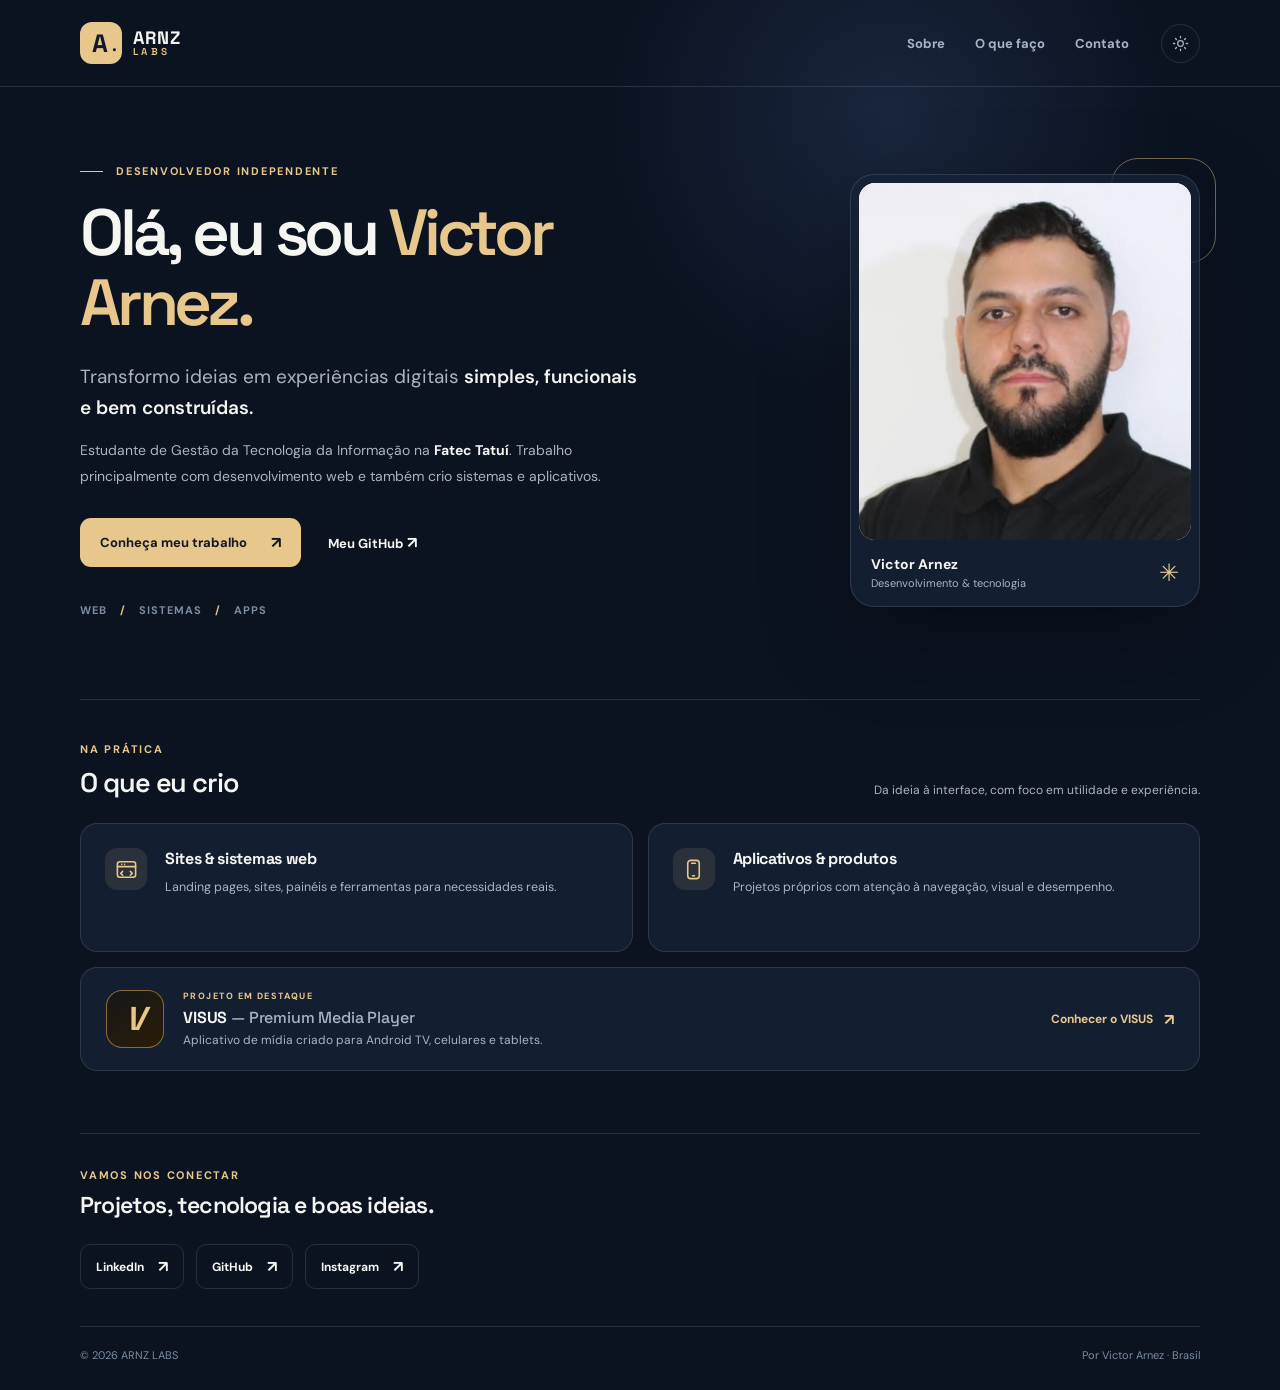
==== commit 9f04e270: "up update geral" ====
--- a/index.html
+++ b/index.html
@@ -1,1899 +1,116 @@
-<!DOCTYPE html>
-<html lang="pt-BR">
+<!doctype html>
+<html lang="pt-BR" data-theme="dark">
 <head>
-  <meta charset="UTF-8">
-
-  <meta
-    name="viewport"
-    content="width=device-width, initial-scale=1, viewport-fit=cover"
-  >
-
-  <meta
-    name="description"
-    content="Portfólio pessoal de Victor Arnez. Tecnologia, desenvolvimento, sistemas, produtos digitais e projetos criativos."
-  >
-
-  <meta
-    name="keywords"
-    content="Victor Arnez, tecnologia, desenvolvimento, sistemas, dashboards, sites, produtos digitais, portfólio"
-  >
-
+  <meta charset="utf-8">
+  <meta name="viewport" content="width=device-width, initial-scale=1">
+  <meta name="description" content="Victor Arnez — desenvolvedor independente. Sites, sistemas web e aplicativos, com foco em interfaces práticas e experiências digitais.">
   <meta name="author" content="Victor Arnez">
-  <meta name="theme-color" content="#07080d">
-
-  <!-- Open Graph -->
-
+  <meta name="theme-color" content="#0b1220">
   <meta property="og:type" content="website">
   <meta property="og:locale" content="pt_BR">
+  <meta property="og:title" content="ARNZ LABS | Victor Arnez">
+  <meta property="og:description" content="Desenvolvimento web, sistemas e aplicativos. Conheça o trabalho de Victor Arnez.">
+  <title>ARNZ LABS | Victor Arnez</title>
+  <link rel="icon" type="image/svg+xml" href="assets/img/favicon.svg">
+  <link rel="preconnect" href="https://fonts.googleapis.com">
+  <link rel="preconnect" href="https://fonts.gstatic.com" crossorigin>
+  <link href="https://fonts.googleapis.com/css2?family=DM+Sans:wght@400;500;600;700&family=Space+Grotesk:wght@500;600;700&display=swap" rel="stylesheet">
+  <link rel="stylesheet" href="assets/css/style.css">
+  <script src="assets/js/main.js" defer></script>
+</head>
+<body>
+  <a class="skip-link" href="#inicio">Ir para o conteúdo</a>
+  <div class="page-glow" aria-hidden="true"></div>
 
-  <meta
-    property="og:title"
-    content="Victor Arnez | Tecnologia e Projetos Digitais"
-  >
+  <header class="site-header" aria-label="Cabeçalho">
+    <div class="container header-inner">
+      <a class="brand" href="#inicio" aria-label="ARNZ Labs — início">
+        <span class="brand-symbol" aria-hidden="true">A<span class="symbol-dot">.</span></span>
+        <span class="brand-word">ARNZ<span>LABS</span></span>
+      </a>
+      <nav class="main-nav" aria-label="Navegação principal">
+        <a href="#sobre">Sobre</a>
+        <a href="#trabalho">O que faço</a>
+        <a href="#contato">Contato</a>
+      </nav>
+      <button class="theme-toggle" type="button" aria-label="Ativar tema claro" title="Alternar tema" aria-pressed="false">
+        <svg class="sun-icon" viewBox="0 0 24 24" fill="none" stroke="currentColor" stroke-width="1.8" stroke-linecap="round" stroke-linejoin="round" aria-hidden="true"><circle cx="12" cy="12" r="4"/><path d="M12 2v2m0 16v2M4.93 4.93l1.42 1.42m11.3 11.3 1.42 1.42M2 12h2m16 0h2M4.93 19.07l1.42-1.42m11.3-11.3 1.42-1.42"/></svg>
+        <svg class="moon-icon" viewBox="0 0 24 24" fill="none" stroke="currentColor" stroke-width="1.8" stroke-linecap="round" stroke-linejoin="round" aria-hidden="true"><path d="M20.4 15.5A8.5 8.5 0 0 1 8.5 3.6 8.5 8.5 0 1 0 20.4 15.5Z"/></svg>
+      </button>
+    </div>
+  </header>
 
-  <meta
-    property="og:description"
-    content="Tecnologia, produtos digitais e projetos construídos para necessidades reais."
-  >
-
-  <meta
-    property="og:image"
-    content="assets/img/imgperfil.jpg"
-  >
-
-  <title>Victor Arnez | Tecnologia e Projetos Digitais</title>
-
-  <!-- Google Fonts -->
-
-  <link rel="preconnect" href="https://fonts.googleapis.com">
-
-  <link
-    rel="preconnect"
-    href="https://fonts.gstatic.com"
-    crossorigin
-  >
-
-  <link
-    href="https://fonts.googleapis.com/css2?family=Inter:wght@400;500;600;700&family=Space+Grotesk:wght@400;500;600;700&display=swap"
-    rel="stylesheet"
-  >
-
-  <!-- Font Awesome -->
-
-  <link
-    rel="stylesheet"
-    href="https://cdnjs.cloudflare.com/ajax/libs/font-awesome/6.7.2/css/all.min.css"
-  >
-
-  <!-- CSS principal -->
-
-  <link rel="stylesheet" href="assets/css/style.css">
-</head>
-
-<body>
-
-  <!-- =====================================================
-       ACESSIBILIDADE
-  ====================================================== -->
-
-  <a class="skip-link" href="#conteudo-principal">
-    Ir para o conteúdo principal
-  </a>
-
-  <noscript>
-    <div class="noscript-message">
-      Algumas animações e interações desta página precisam do JavaScript.
-    </div>
-  </noscript>
-
-  <!-- =====================================================
-       CARREGAMENTO INICIAL
-  ====================================================== -->
-
-  <div class="page-loader" aria-hidden="true">
-
-    <div class="page-loader__content">
-
-      <div class="page-loader__brand">
-        <span>V</span>
-        <span>A</span>
+  <main id="inicio" class="container">
+    <section class="hero" id="sobre" aria-labelledby="titulo-principal">
+      <div class="hero-copy">
+        <p class="eyebrow"><span class="eyebrow-line"></span> DESENVOLVEDOR INDEPENDENTE</p>
+        <h1 id="titulo-principal">Olá, eu sou <span>Victor Arnez.</span></h1>
+        <p class="lead">Transformo ideias em experiências digitais <strong>simples, funcionais e bem construídas.</strong></p>
+        <p class="bio">Estudante de Gestão da Tecnologia da Informação na <strong>Fatec Tatuí</strong>. Trabalho principalmente com desenvolvimento web e também crio sistemas e aplicativos.</p>
+        <div class="hero-actions">
+          <a class="button button-primary" href="#trabalho">Conheça meu trabalho <span aria-hidden="true">↗</span></a>
+          <a class="text-link" href="https://github.com/victor-arnez-93" target="_blank" rel="noopener noreferrer">Meu GitHub <span aria-hidden="true">↗</span></a>
+        </div>
+        <p class="skill-line" aria-label="Áreas de atuação">WEB <span aria-hidden="true">/</span> SISTEMAS <span aria-hidden="true">/</span> APPS</p>
       </div>
 
-      <div class="page-loader__progress">
-        <span></span>
+      <div class="portrait-wrap">
+        <div class="portrait-card">
+          <div class="portrait-image">
+            <img src="assets/img/foto-victor.jpeg" alt="Retrato de Victor Arnez" width="900" height="950" fetchpriority="high">
+          </div>
+          <div class="portrait-foot">
+            <div><strong>Victor Arnez</strong><span>Desenvolvimento & tecnologia</span></div>
+            <span class="portrait-spark" aria-hidden="true">✳</span>
+          </div>
+        </div>
+        <span class="portrait-decoration" aria-hidden="true"></span>
+      </div>
+    </section>
+
+    <section class="work" id="trabalho" aria-labelledby="titulo-trabalho">
+      <div class="section-title">
+        <div><p class="section-kicker">NA PRÁTICA</p><h2 id="titulo-trabalho">O que eu crio</h2></div>
+        <p>Da ideia à interface, com foco em utilidade e experiência.</p>
+      </div>
+      <div class="work-grid">
+        <article class="work-card">
+          <span class="work-icon" aria-hidden="true">
+            <svg viewBox="0 0 24 24" fill="none" stroke="currentColor" stroke-width="1.65" stroke-linecap="round" stroke-linejoin="round"><rect x="2.5" y="4" width="19" height="16" rx="2.5"/><path d="M2.5 9h19M7 6.5h.01M10 6.5h.01M8 14l-2 2 2 2m8-4 2 2-2 2"/></svg>
+          </span>
+          <div><h3>Sites & sistemas web</h3><p>Landing pages, sites, painéis e ferramentas para necessidades reais.</p></div>
+        </article>
+        <article class="work-card">
+          <span class="work-icon" aria-hidden="true">
+            <svg viewBox="0 0 24 24" fill="none" stroke="currentColor" stroke-width="1.65" stroke-linecap="round" stroke-linejoin="round"><rect x="6" y="2.5" width="12" height="19" rx="3"/><path d="M10 5.5h4M11 18.5h2"/></svg>
+          </span>
+          <div><h3>Aplicativos & produtos</h3><p>Projetos próprios com atenção à navegação, visual e desempenho.</p></div>
+        </article>
       </div>
 
-      <p>Preparando experiência</p>
-
-    </div>
-
-  </div>
-
-  <!-- =====================================================
-       FUNDO DECORATIVO GLOBAL
-  ====================================================== -->
-
-  <div class="global-background" aria-hidden="true">
-
-    <div class="global-background__grid"></div>
-
-    <div
-      class="global-background__glow global-background__glow--one"
-    ></div>
-
-    <div
-      class="global-background__glow global-background__glow--two"
-    ></div>
-
-    <div
-      class="global-background__glow global-background__glow--three"
-    ></div>
-
-    <div class="global-background__noise"></div>
-
-  </div>
-
-  <div class="cursor-light" aria-hidden="true"></div>
-
-  <!-- =====================================================
-       HEADER
-  ====================================================== -->
-
-  <header class="site-header">
-
-    <div class="container site-header__container">
-
-      <!-- Marca provisória -->
-
-      <a
-        class="brand"
-        href="#inicio"
-        aria-label="Voltar ao início"
-      >
-
-        <span class="brand__symbol" aria-hidden="true">
-          VA
-        </span>
-
-        <span class="brand__text">
-
-          <strong>Victor Arnez</strong>
-
-          <small>Digital Projects</small>
-
-        </span>
-
-      </a>
-
-      <!-- Navegação desktop -->
-
-      <nav
-        class="desktop-navigation"
-        aria-label="Navegação principal"
-      >
-
-        <a href="#sobre">Sobre</a>
-
-        <a href="#atuacao">Atuação</a>
-
-        <a href="#projetos">Projetos</a>
-
-        <a href="#conectar">Conectar</a>
-
-      </nav>
-
-      <div class="site-header__actions">
-
-        <button
-          class="header-contact"
-          id="header-whatsapp-button"
-          type="button"
-        >
-          Vamos conversar
-
-          <i
-            class="fa-brands fa-whatsapp"
-            aria-hidden="true"
-          ></i>
-        </button>
-
-        <button
-          class="menu-toggle"
-          type="button"
-          aria-label="Abrir menu"
-          aria-expanded="false"
-          aria-controls="mobile-menu"
-        >
-
-          <span></span>
-          <span></span>
-
-        </button>
-
-      </div>
-
-    </div>
-
-    <!-- Menu mobile -->
-
-    <div
-      class="mobile-menu"
-      id="mobile-menu"
-      aria-hidden="true"
-    >
-
-      <div
-        class="mobile-menu__background"
-        aria-hidden="true"
-      ></div>
-
-      <nav
-        class="mobile-navigation"
-        aria-label="Navegação para dispositivos móveis"
-      >
-
-        <a href="#inicio">
-
-          <span>01</span>
-
-          Início
-
-        </a>
-
-        <a href="#sobre">
-
-          <span>02</span>
-
-          Sobre
-
-        </a>
-
-        <a href="#atuacao">
-
-          <span>03</span>
-
-          Atuação
-
-        </a>
-
-        <a href="#projetos">
-
-          <span>04</span>
-
-          Projetos
-
-        </a>
-
-        <a href="#conectar">
-
-          <span>05</span>
-
-          Conectar
-
-        </a>
-
-      </nav>
-
-      <div class="mobile-menu__footer">
-
-        <p>
-          Tecnologia, produtos digitais e projetos criativos.
-        </p>
-
-        <button
-          class="mobile-menu__contact"
-          id="mobile-whatsapp-button"
-          type="button"
-        >
-          <i
-            class="fa-brands fa-whatsapp"
-            aria-hidden="true"
-          ></i>
-
-          Conversar pelo WhatsApp
-        </button>
-
-      </div>
-
-    </div>
-
-  </header>
-
-  <!-- =====================================================
-       CONTEÚDO PRINCIPAL
-  ====================================================== -->
-
-  <main id="conteudo-principal">
-
-    <!-- ===================================================
-         HERO
-    ==================================================== -->
-
-    <section class="hero" id="inicio">
-
-      <!-- Imagem de fundo enviada -->
-
-      <div class="hero__background" aria-hidden="true">
-
-        <img
-          class="hero__background-image"
-          src="assets/img/imgfundo.png"
-          alt=""
-        >
-
-        <div class="hero__background-overlay"></div>
-
-        <div class="hero__background-gradient"></div>
-
-      </div>
-
-      <div class="container hero__container">
-
-        <!-- Conteúdo principal -->
-
-        <div class="hero__content">
-
-          <div
-            class="hero__eyebrow"
-            data-hero-item
-          >
-
-            <span
-              class="status-indicator"
-              aria-hidden="true"
-            ></span>
-
-            Tecnologia, produtos digitais e criatividade
-
-          </div>
-
-          <h1
-            class="hero__title"
-            aria-label="Transformando ideias em experiências digitais"
-          >
-
-            <span class="hero__title-line">
-
-              <span class="hero__title-word">
-                Transformando
-              </span>
-
-            </span>
-
-            <span class="hero__title-line">
-
-              <span class="hero__title-word hero__title-word--outline">
-                ideias em
-              </span>
-
-            </span>
-
-            <span class="hero__title-line">
-
-              <span class="hero__title-word">
-                experiências
-              </span>
-
-              <span class="hero__title-word hero__title-word--accent">
-                digitais.
-              </span>
-
-            </span>
-
-          </h1>
-
-          <p
-            class="hero__description"
-            data-hero-item
-          >
-            Desenvolvimento, gestão e identidade visual aplicados à
-            criação de sites, sistemas, dashboards e produtos pensados
-            para necessidades reais.
-          </p>
-
-          <div
-            class="hero__actions"
-            data-hero-item
-          >
-
-            <a
-              class="button button--primary"
-              href="#projetos"
-            >
-
-              <span>Conhecer projetos</span>
-
-              <span
-                class="button__icon"
-                aria-hidden="true"
-              >
-
-                <i class="fa-solid fa-arrow-down"></i>
-
-              </span>
-
-            </a>
-
-            <a
-              class="button button--secondary"
-              href="#sobre"
-            >
-              Sobre mim
-            </a>
-
-          </div>
-
-          <div
-            class="hero__information"
-            data-hero-item
-          >
-
-            <div class="hero-information-item">
-
-              <span>Localização</span>
-
-              <strong>Tatuí · São Paulo</strong>
-
-            </div>
-
-            <div class="hero-information-item">
-
-              <span>Formação</span>
-
-              <strong>Gestão de TI</strong>
-
-            </div>
-
-            <div class="hero-information-item">
-
-              <span>Atuação</span>
-
-              <strong>Projetos digitais</strong>
-
-            </div>
-
-          </div>
-
+      <article class="featured" aria-label="Projeto em destaque: VISUS">
+        <div class="featured-logo" aria-hidden="true"><span>V</span></div>
+        <div class="featured-description">
+          <p class="section-kicker">PROJETO EM DESTAQUE</p>
+          <h3>VISUS <span>— Premium Media Player</span></h3>
+          <p>Aplicativo de mídia criado para Android TV, celulares e tablets.</p>
         </div>
-
-        <!-- Card de perfil -->
-
-        <div
-          class="hero__visual"
-          data-hero-visual
-        >
-
-          <article class="profile-card">
-
-            <div class="profile-card__top">
-
-              <span class="profile-card__label">
-                Perfil pessoal
-              </span>
-
-              <span class="profile-card__number">
-                01
-              </span>
-
-            </div>
-
-            <div class="profile-card__image-wrapper">
-
-              <div
-                class="profile-card__image-background"
-                aria-hidden="true"
-              ></div>
-
-              <img
-                class="profile-card__image"
-                src="assets/img/imgperfil.jpg"
-                alt="Foto de Victor Arnez"
-              >
-
-              <div
-                class="profile-card__image-overlay"
-                aria-hidden="true"
-              ></div>
-
-              <span class="profile-card__image-caption">
-                Tecnologia &amp; criatividade
-              </span>
-
-            </div>
-
-            <div class="profile-card__content">
-
-              <div>
-
-                <span>Construindo</span>
-
-                <strong>Produtos que resolvem.</strong>
-
-              </div>
-
-              <span
-                class="profile-card__signature"
-                aria-hidden="true"
-              >
-                VA
-              </span>
-
-            </div>
-
-          </article>
-
-          <!-- Elementos flutuantes -->
-
-          <div
-            class="floating-card floating-card--development"
-            aria-hidden="true"
-          >
-
-            <i class="fa-solid fa-code"></i>
-
-            <div>
-
-              <span>Desenvolvimento</span>
-
-              <strong>Sites &amp; sistemas</strong>
-
-            </div>
-
-          </div>
-
-          <div
-            class="floating-card floating-card--strategy"
-            aria-hidden="true"
-          >
-
-            <i class="fa-solid fa-layer-group"></i>
-
-            <div>
-
-              <span>Estratégia</span>
-
-              <strong>Produto &amp; gestão</strong>
-
-            </div>
-
-          </div>
-
-          <div
-            class="hero-orbit hero-orbit--one"
-            aria-hidden="true"
-          ></div>
-
-          <div
-            class="hero-orbit hero-orbit--two"
-            aria-hidden="true"
-          ></div>
-
-        </div>
-
-      </div>
-
-      <div
-        class="hero__scroll"
-        aria-hidden="true"
-      >
-
-        <span>Role para explorar</span>
-
-        <div class="hero__scroll-line">
-
-          <span></span>
-
-        </div>
-
-      </div>
-
+        <a class="featured-link" href="https://victor-arnez-93.github.io/landing-visus/" target="_blank" rel="noopener noreferrer">Conhecer o VISUS <span aria-hidden="true">↗</span></a>
+      </article>
     </section>
 
-    <!-- ===================================================
-         FAIXA DE ESPECIALIDADES
-    ==================================================== -->
-
-    <section
-      class="expertise-strip"
-      aria-label="Áreas de atuação"
-    >
-
-      <div class="expertise-strip__track">
-
-        <span>Sistemas</span>
-        <i class="fa-solid fa-circle"></i>
-
-        <span>Dashboards</span>
-        <i class="fa-solid fa-circle"></i>
-
-        <span>Sites</span>
-        <i class="fa-solid fa-circle"></i>
-
-        <span>Produtos digitais</span>
-        <i class="fa-solid fa-circle"></i>
-
-        <span>Experiência do usuário</span>
-        <i class="fa-solid fa-circle"></i>
-
-        <span>Tecnologia</span>
-        <i class="fa-solid fa-circle"></i>
-
-        <!-- Repetição necessária para a animação contínua -->
-
-        <span>Sistemas</span>
-        <i class="fa-solid fa-circle"></i>
-
-        <span>Dashboards</span>
-        <i class="fa-solid fa-circle"></i>
-
-        <span>Sites</span>
-        <i class="fa-solid fa-circle"></i>
-
-        <span>Produtos digitais</span>
-        <i class="fa-solid fa-circle"></i>
-
-        <span>Experiência do usuário</span>
-        <i class="fa-solid fa-circle"></i>
-
-        <span>Tecnologia</span>
-        <i class="fa-solid fa-circle"></i>
-
+    <footer id="contato" class="site-footer">
+      <div class="footer-intro">
+        <p class="section-kicker">VAMOS NOS CONECTAR</p>
+        <p>Projetos, tecnologia e boas ideias.</p>
       </div>
-
-    </section>
-
-    <!-- ===================================================
-         SOBRE
-    ==================================================== -->
-
-    <section
-      class="about section"
-      id="sobre"
-    >
-
-      <div class="container">
-
-        <header class="section-heading">
-
-          <span class="section-heading__number">
-            01
-          </span>
-
-          <div>
-
-            <span class="section-heading__eyebrow">
-              Sobre mim
-            </span>
-
-            <h2>
-              Tecnologia com visão
-              <span>além do código.</span>
-            </h2>
-
-          </div>
-
-        </header>
-
-        <div class="about__grid">
-
-          <div
-            class="about__introduction"
-            data-reveal
-          >
-
-            <p class="about__lead">
-              Sou <strong>Victor Arnez</strong>, estudante de Gestão da
-              Tecnologia da Informação e desenvolvedor de projetos digitais.
-            </p>
-
-            <p>
-              Minha trajetória reúne tecnologia, desenvolvimento, gestão
-              de projetos, processos e interesse por experiências visuais
-              bem construídas.
-            </p>
-
-            <p>
-              Gosto de transformar necessidades reais em soluções
-              organizadas, funcionais e preparadas para evoluir.
-              O objetivo não é apenas desenvolver uma interface bonita,
-              mas criar algo que realmente possa ser utilizado.
-            </p>
-
-          </div>
-
-          <div class="about__cards">
-
-            <article
-              class="information-card"
-              data-reveal
-            >
-
-              <span class="information-card__number">
-                01
-              </span>
-
-              <h3>Desenvolvimento</h3>
-
-              <p>
-                Sites, sistemas, dashboards e aplicações construídos com
-                atenção à experiência, desempenho e manutenção.
-              </p>
-
-            </article>
-
-            <article
-              class="information-card"
-              data-reveal
-            >
-
-              <span class="information-card__number">
-                02
-              </span>
-
-              <h3>Gestão e estratégia</h3>
-
-              <p>
-                Organização de necessidades, funcionalidades e processos
-                para transformar ideias em projetos possíveis.
-              </p>
-
-            </article>
-
-            <article
-              class="information-card"
-              data-reveal
-            >
-
-              <span class="information-card__number">
-                03
-              </span>
-
-              <h3>Identidade e experiência</h3>
-
-              <p>
-                Interfaces responsivas e coerentes que valorizam a função,
-                a identidade e a percepção de cada produto.
-              </p>
-
-            </article>
-
-          </div>
-
-        </div>
-
-        <div
-          class="about__quote"
-          data-reveal
-        >
-
-          <i
-            class="fa-solid fa-quote-left"
-            aria-hidden="true"
-          ></i>
-
-          <blockquote>
-            Um bom projeto não começa escolhendo uma tecnologia.
-            Começa entendendo o que realmente precisa ser resolvido.
-          </blockquote>
-
-        </div>
-
+      <div class="social-links" aria-label="Redes sociais">
+        <a href="https://www.linkedin.com/in/victor-arnez" target="_blank" rel="noopener noreferrer">LinkedIn <span aria-hidden="true">↗</span></a>
+        <a href="https://github.com/victor-arnez-93" target="_blank" rel="noopener noreferrer">GitHub <span aria-hidden="true">↗</span></a>
+        <a href="https://www.instagram.com/victor__arnez" target="_blank" rel="noopener noreferrer">Instagram <span aria-hidden="true">↗</span></a>
       </div>
-
-    </section>
-
-    <!-- ===================================================
-         ÁREAS DE ATUAÇÃO
-    ==================================================== -->
-
-    <section
-      class="services section"
-      id="atuacao"
-    >
-
-      <div class="container">
-
-        <header class="section-heading">
-
-          <span class="section-heading__number">
-            02
-          </span>
-
-          <div>
-
-            <span class="section-heading__eyebrow">
-              Áreas de atuação
-            </span>
-
-            <h2>
-              Ideia, estrutura
-              <span>e execução.</span>
-            </h2>
-
-          </div>
-
-        </header>
-
-        <div class="services__grid">
-
-          <article
-            class="service-card"
-            data-service-card
-          >
-
-            <div class="service-card__header">
-
-              <span class="service-card__number">
-                01
-              </span>
-
-              <div class="service-card__icon">
-
-                <i
-                  class="fa-solid fa-chart-column"
-                  aria-hidden="true"
-                ></i>
-
-              </div>
-
-            </div>
-
-            <div class="service-card__content">
-
-              <h3>Sistemas e dashboards</h3>
-
-              <p>
-                Plataformas para organizar operações, acompanhar dados,
-                facilitar rotinas e transformar informações em decisões.
-              </p>
-
-            </div>
-
-            <ul class="service-card__tags">
-
-              <li>Gestão</li>
-
-              <li>Indicadores</li>
-
-              <li>Automação</li>
-
-            </ul>
-
-          </article>
-
-          <article
-            class="service-card"
-            data-service-card
-          >
-
-            <div class="service-card__header">
-
-              <span class="service-card__number">
-                02
-              </span>
-
-              <div class="service-card__icon">
-
-                <i
-                  class="fa-solid fa-display"
-                  aria-hidden="true"
-                ></i>
-
-              </div>
-
-            </div>
-
-            <div class="service-card__content">
-
-              <h3>Sites e experiências web</h3>
-
-              <p>
-                Landing pages, portais e sites institucionais responsivos,
-                modernos e alinhados à identidade de cada projeto.
-              </p>
-
-            </div>
-
-            <ul class="service-card__tags">
-
-              <li>Responsivo</li>
-
-              <li>SEO</li>
-
-              <li>Performance</li>
-
-            </ul>
-
-          </article>
-
-          <article
-            class="service-card"
-            data-service-card
-          >
-
-            <div class="service-card__header">
-
-              <span class="service-card__number">
-                03
-              </span>
-
-              <div class="service-card__icon">
-
-                <i
-                  class="fa-solid fa-cubes"
-                  aria-hidden="true"
-                ></i>
-
-              </div>
-
-            </div>
-
-            <div class="service-card__content">
-
-              <h3>Produtos digitais</h3>
-
-              <p>
-                Desenvolvimento de produtos pensados para solucionar
-                problemas, validar ideias e evoluir de forma contínua.
-              </p>
-
-            </div>
-
-            <ul class="service-card__tags">
-
-              <li>Produto</li>
-
-              <li>SaaS</li>
-
-              <li>Experiência</li>
-
-            </ul>
-
-          </article>
-
-          <article
-            class="service-card"
-            data-service-card
-          >
-
-            <div class="service-card__header">
-
-              <span class="service-card__number">
-                04
-              </span>
-
-              <div class="service-card__icon">
-
-                <i
-                  class="fa-solid fa-diagram-project"
-                  aria-hidden="true"
-                ></i>
-
-              </div>
-
-            </div>
-
-            <div class="service-card__content">
-
-              <h3>Tecnologia e infraestrutura</h3>
-
-              <p>
-                Planejamento e organização de soluções tecnológicas para
-                empresas, equipes e necessidades específicas.
-              </p>
-
-            </div>
-
-            <ul class="service-card__tags">
-
-              <li>Nuvem</li>
-
-              <li>Processos</li>
-
-              <li>Estrutura</li>
-
-            </ul>
-
-          </article>
-
-        </div>
-
-      </div>
-
-    </section>
-
-    <!-- ===================================================
-         PROJETOS
-    ==================================================== -->
-
-    <section
-      class="projects section"
-      id="projetos"
-    >
-
-      <div class="container">
-
-        <header class="section-heading section-heading--with-description">
-
-          <span class="section-heading__number">
-            03
-          </span>
-
-          <div>
-
-            <span class="section-heading__eyebrow">
-              Projetos selecionados
-            </span>
-
-            <h2>
-              Da necessidade
-              <span>ao produto.</span>
-            </h2>
-
-          </div>
-
-          <p class="section-heading__description">
-            Alguns dos sistemas, produtos e experiências digitais
-            desenvolvidos ou atualmente em desenvolvimento.
-          </p>
-
-        </header>
-
-        <div class="projects__grid">
-
-          <!-- Projeto FLUUX -->
-
-          <article
-            class="project-card project-card--featured"
-            data-project-card
-          >
-
-            <div class="project-card__visual">
-
-              <div
-                class="project-card__visual-background project-card__visual-background--fluux"
-              ></div>
-
-              <span class="project-card__status">
-                Em desenvolvimento
-              </span>
-
-              <div class="project-card__mockup">
-
-                <i
-                  class="fa-solid fa-list-check"
-                  aria-hidden="true"
-                ></i>
-
-                <span>Organização de demandas</span>
-
-              </div>
-
-            </div>
-
-            <div class="project-card__information">
-
-              <div class="project-card__heading">
-
-                <div>
-
-                  <span class="project-card__category">
-                    Dashboard · Gestão
-                  </span>
-
-                  <h3>FLUUX</h3>
-
-                </div>
-
-                <span class="project-card__year">
-                  2026
-                </span>
-
-              </div>
-
-              <p>
-                Dashboard responsivo para organização, acompanhamento e
-                análise de demandas, prioridades, responsáveis e resultados.
-              </p>
-
-              <ul class="project-card__technologies">
-
-                <li>HTML</li>
-
-                <li>CSS</li>
-
-                <li>JavaScript</li>
-
-                <li>Supabase</li>
-
-              </ul>
-
-            </div>
-
-          </article>
-
-          <!-- Projeto VISUS -->
-
-          <article
-            class="project-card"
-            data-project-card
-          >
-
-            <div class="project-card__visual">
-
-              <div
-                class="project-card__visual-background project-card__visual-background--visus"
-              ></div>
-
-              <span class="project-card__status">
-                Produto digital
-              </span>
-
-              <div class="project-card__mockup">
-
-                <i
-                  class="fa-solid fa-play"
-                  aria-hidden="true"
-                ></i>
-
-                <span>Experiência multidispositivo</span>
-
-              </div>
-
-            </div>
-
-            <div class="project-card__information">
-
-              <div class="project-card__heading">
-
-                <div>
-
-                  <span class="project-card__category">
-                    Aplicativo · Multidispositivo
-                  </span>
-
-                  <h3>VISUS</h3>
-
-                </div>
-
-                <span class="project-card__year">
-                  2026
-                </span>
-
-              </div>
-
-              <p>
-                Premium Media Player desenvolvido para proporcionar uma
-                experiência adaptada a televisores, celulares e tablets.
-              </p>
-
-              <ul class="project-card__technologies">
-
-                <li>Flutter</li>
-
-                <li>Dart</li>
-
-                <li>Android TV</li>
-
-                <li>UX</li>
-
-              </ul>
-
-            </div>
-
-          </article>
-
-          <!-- Projeto PDV -->
-
-          <article
-            class="project-card"
-            data-project-card
-          >
-
-            <div class="project-card__visual">
-
-              <div
-                class="project-card__visual-background project-card__visual-background--pdv"
-              ></div>
-
-              <span class="project-card__status">
-                Sistema SaaS
-              </span>
-
-              <div class="project-card__mockup">
-
-                <i
-                  class="fa-solid fa-cash-register"
-                  aria-hidden="true"
-                ></i>
-
-                <span>Gestão comercial integrada</span>
-
-              </div>
-
-            </div>
-
-            <div class="project-card__information">
-
-              <div class="project-card__heading">
-
-                <div>
-
-                  <span class="project-card__category">
-                    Sistema · Gestão comercial
-                  </span>
-
-                  <h3>Plataforma PDV</h3>
-
-                </div>
-
-                <span class="project-card__year">
-                  2026
-                </span>
-
-              </div>
-
-              <p>
-                Plataforma multiempresa para vendas, caixa, produtos,
-                clientes, relatórios, agenda, operadores e outros módulos.
-              </p>
-
-              <ul class="project-card__technologies">
-
-                <li>JavaScript</li>
-
-                <li>Supabase</li>
-
-                <li>SaaS</li>
-
-                <li>RLS</li>
-
-              </ul>
-
-            </div>
-
-          </article>
-
-          <!-- Projetos web -->
-
-          <article
-            class="project-card"
-            data-project-card
-          >
-
-            <div class="project-card__visual">
-
-              <div
-                class="project-card__visual-background project-card__visual-background--web"
-              ></div>
-
-              <span class="project-card__status">
-                Desenvolvimento web
-              </span>
-
-              <div class="project-card__mockup">
-
-                <i
-                  class="fa-solid fa-window-maximize"
-                  aria-hidden="true"
-                ></i>
-
-                <span>Sites e presença digital</span>
-
-              </div>
-
-            </div>
-
-            <div class="project-card__information">
-
-              <div class="project-card__heading">
-
-                <div>
-
-                  <span class="project-card__category">
-                    Websites · Experiência
-                  </span>
-
-                  <h3>Projetos Web</h3>
-
-                </div>
-
-                <span class="project-card__year">
-                  2025–26
-                </span>
-
-              </div>
-
-              <p>
-                Sites institucionais, páginas comerciais e experiências
-                digitais construídas para diferentes marcas e necessidades.
-              </p>
-
-              <ul class="project-card__technologies">
-
-                <li>Web Design</li>
-
-                <li>Responsivo</li>
-
-                <li>SEO</li>
-
-                <li>Interface</li>
-
-              </ul>
-
-            </div>
-
-          </article>
-
-        </div>
-
-        <div
-          class="projects__footer"
-          data-reveal
-        >
-
-          <p>
-            Projetos, estudos e novas experiências serão adicionados
-            gradualmente.
-          </p>
-
-          <a
-            class="text-link"
-            href="https://github.com/victor-arnez-93"
-            target="_blank"
-            rel="noopener noreferrer"
-          >
-            Ver perfil no GitHub
-
-            <i
-              class="fa-solid fa-arrow-up-right-from-square"
-              aria-hidden="true"
-            ></i>
-          </a>
-
-        </div>
-
-      </div>
-
-    </section>
-
-    <!-- ===================================================
-         PROCESSO
-    ==================================================== -->
-
-    <section class="process section">
-
-      <div class="container">
-
-        <header class="section-heading">
-
-          <span class="section-heading__number">
-            04
-          </span>
-
-          <div>
-
-            <span class="section-heading__eyebrow">
-              Processo
-            </span>
-
-            <h2>
-              Clareza em cada
-              <span>etapa do projeto.</span>
-            </h2>
-
-          </div>
-
-        </header>
-
-        <div class="process__list">
-
-          <article
-            class="process-step"
-            data-process-step
-          >
-
-            <span class="process-step__number">
-              01
-            </span>
-
-            <div class="process-step__content">
-
-              <h3>Entender</h3>
-
-              <p>
-                Compreender o cenário, as necessidades, as limitações
-                e o resultado esperado.
-              </p>
-
-            </div>
-
-            <i
-              class="fa-solid fa-arrow-right"
-              aria-hidden="true"
-            ></i>
-
-          </article>
-
-          <article
-            class="process-step"
-            data-process-step
-          >
-
-            <span class="process-step__number">
-              02
-            </span>
-
-            <div class="process-step__content">
-
-              <h3>Estruturar</h3>
-
-              <p>
-                Organizar funcionalidades, prioridades, arquitetura
-                e experiência.
-              </p>
-
-            </div>
-
-            <i
-              class="fa-solid fa-arrow-right"
-              aria-hidden="true"
-            ></i>
-
-          </article>
-
-          <article
-            class="process-step"
-            data-process-step
-          >
-
-            <span class="process-step__number">
-              03
-            </span>
-
-            <div class="process-step__content">
-
-              <h3>Construir</h3>
-
-              <p>
-                Desenvolver a solução com testes, acompanhamento
-                e evolução progressiva.
-              </p>
-
-            </div>
-
-            <i
-              class="fa-solid fa-arrow-right"
-              aria-hidden="true"
-            ></i>
-
-          </article>
-
-          <article
-            class="process-step"
-            data-process-step
-          >
-
-            <span class="process-step__number">
-              04
-            </span>
-
-            <div class="process-step__content">
-
-              <h3>Evoluir</h3>
-
-              <p>
-                Aprimorar o produto com base no uso real, nos feedbacks
-                e em novas oportunidades.
-              </p>
-
-            </div>
-
-            <i
-              class="fa-solid fa-arrow-right"
-              aria-hidden="true"
-            ></i>
-
-          </article>
-
-        </div>
-
-      </div>
-
-    </section>
-
-    <!-- ===================================================
-         REDES SOCIAIS
-    ==================================================== -->
-
-    <section
-      class="connections section"
-      id="conectar"
-    >
-
-      <div class="container">
-
-        <header class="section-heading">
-
-          <span class="section-heading__number">
-            05
-          </span>
-
-          <div>
-
-            <span class="section-heading__eyebrow">
-              Presença digital
-            </span>
-
-            <h2>
-              Ideias também crescem
-              <span>através de conexões.</span>
-            </h2>
-
-          </div>
-
-        </header>
-
-        <div class="connections__grid">
-
-          <!-- LinkedIn -->
-
-          <a
-            class="social-card"
-            href="https://www.linkedin.com/in/victor-arnez"
-            target="_blank"
-            rel="noopener noreferrer"
-            data-social-card
-          >
-
-            <div class="social-card__icon">
-
-              <i
-                class="fa-brands fa-linkedin-in"
-                aria-hidden="true"
-              ></i>
-
-            </div>
-
-            <div class="social-card__content">
-
-              <span>Perfil profissional</span>
-
-              <strong>LinkedIn</strong>
-
-              <small>/in/victor-arnez</small>
-
-            </div>
-
-            <i
-              class="social-card__arrow fa-solid fa-arrow-up-right-from-square"
-              aria-hidden="true"
-            ></i>
-
-          </a>
-
-          <!-- GitHub -->
-
-          <a
-            class="social-card"
-            href="https://github.com/victor-arnez-93"
-            target="_blank"
-            rel="noopener noreferrer"
-            data-social-card
-          >
-
-            <div class="social-card__icon">
-
-              <i
-                class="fa-brands fa-github"
-                aria-hidden="true"
-              ></i>
-
-            </div>
-
-            <div class="social-card__content">
-
-              <span>Código e projetos</span>
-
-              <strong>GitHub</strong>
-
-              <small>@victor-arnez-93</small>
-
-            </div>
-
-            <i
-              class="social-card__arrow fa-solid fa-arrow-up-right-from-square"
-              aria-hidden="true"
-            ></i>
-
-          </a>
-
-          <!-- Instagram -->
-
-          <a
-            class="social-card"
-            href="https://www.instagram.com/victor__arnez"
-            target="_blank"
-            rel="noopener noreferrer"
-            data-social-card
-          >
-
-            <div class="social-card__icon">
-
-              <i
-                class="fa-brands fa-instagram"
-                aria-hidden="true"
-              ></i>
-
-            </div>
-
-            <div class="social-card__content">
-
-              <span>Projetos e cotidiano</span>
-
-              <strong>Instagram</strong>
-
-              <small>@victor__arnez</small>
-
-            </div>
-
-            <i
-              class="social-card__arrow fa-solid fa-arrow-up-right-from-square"
-              aria-hidden="true"
-            ></i>
-
-          </a>
-
-          <!-- WhatsApp -->
-
-          <button
-            class="social-card social-card--button"
-            id="social-whatsapp-button"
-            type="button"
-            data-social-card
-          >
-
-            <div class="social-card__icon">
-
-              <i
-                class="fa-brands fa-whatsapp"
-                aria-hidden="true"
-              ></i>
-
-            </div>
-
-            <div class="social-card__content">
-
-              <span>Contato direto</span>
-
-              <strong>WhatsApp</strong>
-
-              <small>Conversar sobre um projeto</small>
-
-            </div>
-
-            <i
-              class="social-card__arrow fa-solid fa-arrow-right"
-              aria-hidden="true"
-            ></i>
-
-          </button>
-
-        </div>
-
-      </div>
-
-    </section>
-
-    <!-- ===================================================
-         CHAMADA PARA CONTATO
-    ==================================================== -->
-
-    <section
-      class="contact section"
-      id="contato"
-    >
-
-      <div class="container">
-
-        <div class="contact__box">
-
-          <div
-            class="contact__glow"
-            aria-hidden="true"
-          ></div>
-
-          <div class="contact__content">
-
-            <span class="contact__eyebrow">
-              Tem uma ideia ou projeto?
-            </span>
-
-            <h2>
-              Vamos transformar possibilidades
-              <span>em algo real.</span>
-            </h2>
-
-            <p>
-              Estou aberto a conversar sobre tecnologia, produtos digitais,
-              desenvolvimento, parcerias e novos projetos.
-            </p>
-
-          </div>
-
-          <div class="contact__actions">
-
-            <button
-              class="button button--primary button--large"
-              id="contact-whatsapp-button"
-              type="button"
-            >
-
-              <i
-                class="fa-brands fa-whatsapp"
-                aria-hidden="true"
-              ></i>
-
-              <span>Conversar pelo WhatsApp</span>
-
-            </button>
-
-            <a
-              class="button button--secondary button--large"
-              href="https://www.instagram.com/victor__arnez"
-              target="_blank"
-              rel="noopener noreferrer"
-            >
-
-              <i
-                class="fa-brands fa-instagram"
-                aria-hidden="true"
-              ></i>
-
-              <span>Acessar Instagram</span>
-
-            </a>
-
-          </div>
-
-        </div>
-
-      </div>
-
-    </section>
-
+      <div class="footer-bottom"><span>© <span id="year">2026</span> ARNZ LABS</span><span>Por Victor Arnez · Brasil</span></div>
+    </footer>
   </main>
-
-  <!-- =====================================================
-       RODAPÉ
-  ====================================================== -->
-
-  <footer class="site-footer">
-
-    <div class="container site-footer__main">
-
-      <div class="site-footer__brand">
-
-        <a
-          class="brand brand--footer"
-          href="#inicio"
-          aria-label="Voltar ao início"
-        >
-
-          <span
-            class="brand__symbol"
-            aria-hidden="true"
-          >
-            VA
-          </span>
-
-          <span class="brand__text">
-
-            <strong>Victor Arnez</strong>
-
-            <small>Digital Projects</small>
-
-          </span>
-
-        </a>
-
-        <p>
-          Tecnologia, produtos digitais e projetos criativos.
-        </p>
-
-      </div>
-
-      <div class="site-footer__navigation">
-
-        <div class="footer-column">
-
-          <span class="footer-column__title">
-            Navegação
-          </span>
-
-          <a href="#sobre">Sobre</a>
-
-          <a href="#atuacao">Atuação</a>
-
-          <a href="#projetos">Projetos</a>
-
-          <a href="#conectar">Conectar</a>
-
-        </div>
-
-        <div class="footer-column">
-
-          <span class="footer-column__title">
-            Redes
-          </span>
-
-          <a
-            href="https://www.linkedin.com/in/victor-arnez"
-            target="_blank"
-            rel="noopener noreferrer"
-          >
-            LinkedIn
-          </a>
-
-          <a
-            href="https://github.com/victor-arnez-93"
-            target="_blank"
-            rel="noopener noreferrer"
-          >
-            GitHub
-          </a>
-
-          <a
-            href="https://www.instagram.com/victor__arnez"
-            target="_blank"
-            rel="noopener noreferrer"
-          >
-            Instagram
-          </a>
-
-        </div>
-
-      </div>
-
-    </div>
-
-    <div class="container site-footer__bottom">
-
-      <p>
-        © <span id="current-year">2026</span>
-        Victor Arnez. Todos os direitos reservados.
-      </p>
-
-      <a href="#inicio">
-
-        Voltar ao topo
-
-        <i
-          class="fa-solid fa-arrow-up"
-          aria-hidden="true"
-        ></i>
-
-      </a>
-
-    </div>
-
-  </footer>
-
-  <!-- =====================================================
-       BIBLIOTECAS DE ANIMAÇÃO
-  ====================================================== -->
-
-  <script
-    src="https://cdn.jsdelivr.net/npm/gsap@3.13.0/dist/gsap.min.js"
-  ></script>
-
-  <script
-    src="https://cdn.jsdelivr.net/npm/gsap@3.13.0/dist/ScrollTrigger.min.js"
-  ></script>
-
-  <!-- JavaScript principal -->
-
-  <script src="assets/js/main.js"></script>
-
 </body>
-</html>+</html>
--- a/assets/css/style.css
+++ b/assets/css/style.css
@@ -1,3462 +1,167 @@
-/* =========================================================
-   PORTFÓLIO PESSOAL — VICTOR ARNEZ
-   Arquivo: assets/css/style.css
-========================================================= */
-
-/* =========================================================
-   1. VARIÁVEIS
-========================================================= */
-
+/* ARNZ LABS · Portfólio pessoal compacto · Sem frameworks */
 :root {
-  --color-background: #06070b;
-  --color-background-soft: #0b0d14;
-  --color-surface: rgba(18, 21, 31, 0.78);
-  --color-surface-solid: #111520;
-  --color-surface-light: rgba(255, 255, 255, 0.055);
-
-  --color-text: #f7f8fc;
-  --color-text-soft: #b8becd;
-  --color-text-muted: #7d8597;
-
-  --color-primary: #52d7ff;
-  --color-primary-strong: #10bde8;
-  --color-secondary: #8b7cff;
-  --color-success: #25d366;
-
-  --color-border: rgba(255, 255, 255, 0.11);
-  --color-border-strong: rgba(255, 255, 255, 0.2);
-
-  --gradient-primary:
-    linear-gradient(
-      135deg,
-      #55dcff 0%,
-      #42bfff 42%,
-      #897bff 100%
-    );
-
-  --gradient-dark:
-    linear-gradient(
-      145deg,
-      rgba(18, 23, 35, 0.97),
-      rgba(9, 11, 18, 0.9)
-    );
-
-  --shadow-small:
-    0 14px 35px rgba(0, 0, 0, 0.22);
-
-  --shadow-medium:
-    0 25px 70px rgba(0, 0, 0, 0.36);
-
-  --shadow-primary:
-    0 18px 45px rgba(49, 191, 255, 0.2);
-
-  --font-heading: "Space Grotesk", sans-serif;
-  --font-body: "Inter", sans-serif;
-
-  --container-width: 1240px;
-  --header-height: 88px;
-
-  --radius-small: 14px;
-  --radius-medium: 22px;
-  --radius-large: 32px;
-  --radius-round: 999px;
-
-  --transition-fast: 180ms ease;
-  --transition-default: 320ms cubic-bezier(0.22, 1, 0.36, 1);
-  --transition-slow: 600ms cubic-bezier(0.22, 1, 0.36, 1);
+  color-scheme: dark;
+  --bg: #0b1220;
+  --bg-elevated: #111c2e;
+  --card: rgba(22, 34, 53, .78);
+  --text: #f5f5f2;
+  --muted: #a8b4c5;
+  --subtle: #7c8ca1;
+  --line: rgba(220, 230, 245, .13);
+  --accent: #e7c78c;
+  --accent-text: #121827;
+  --glow: rgba(83, 117, 179, .2);
+  --portrait-bg: #eef0ef;
+  --shadow: 0 28px 90px rgba(0, 0, 0, .28);
 }
-
-
-/* =========================================================
-   2. RESET
-========================================================= */
-
-*,
-*::before,
-*::after {
-  box-sizing: border-box;
+html[data-theme="light"] {
+  color-scheme: light;
+  --bg: #f5f7fb;
+  --bg-elevated: #fff;
+  --card: rgba(255, 255, 255, .92);
+  --text: #132039;
+  --muted: #53637a;
+  --subtle: #63728b;
+  --line: rgba(23, 44, 74, .13);
+  --accent: #254e83;
+  --accent-text: #fff;
+  --glow: rgba(77, 113, 180, .12);
+  --portrait-bg: #eff0f0;
+  --shadow: 0 25px 75px rgba(38, 62, 94, .12);
 }
-
-html {
-  scroll-behavior: smooth;
-  scroll-padding-top: calc(var(--header-height) + 26px);
+* { box-sizing: border-box; }
+html { scroll-behavior: smooth; scroll-padding-top: 90px; }
+body { min-width: 320px; margin: 0; background: var(--bg); color: var(--text); font-family: "DM Sans", Arial, sans-serif; -webkit-font-smoothing: antialiased; overflow-x: hidden; }
+a { color: inherit; text-decoration: none; }
+button { font: inherit; }
+a, button { -webkit-tap-highlight-color: transparent; }
+:focus-visible { outline: 2px solid var(--accent); outline-offset: 4px; }
+::selection { background: var(--accent); color: var(--accent-text); }
+.container { width: min(1120px, calc(100% - 72px)); margin-inline: auto; }
+.page-glow { position: absolute; z-index: -1; top: -180px; left: 46%; width: 50vw; max-width: 600px; height: 600px; border-radius: 50%; background: radial-gradient(circle, var(--glow) 0%, transparent 68%); pointer-events: none; }
+.skip-link { position: absolute; top: -60px; left: 16px; z-index: 9; background: var(--accent); padding: 10px 16px; color: var(--accent-text); border-radius: 9px; }
+.skip-link:focus { top: 12px; }
+.site-header { border-bottom: 1px solid var(--line); }
+.header-inner { min-height: 86px; display: flex; align-items: center; gap: 32px; }
+.brand { display: inline-flex; align-items: center; gap: 11px; flex: none; }
+.brand-symbol { position: relative; display: grid; place-items: center; width: 42px; height: 42px; color: var(--accent-text); background: var(--accent); border-radius: 12px; font: 700 25px/1 "Space Grotesk", Arial, sans-serif; letter-spacing: -.09em; padding-right: 4px; }
+.symbol-dot { font-size: 16px; position: absolute; right: 7px; bottom: 10px; }
+.brand-word { display: flex; flex-direction: column; gap: 1px; font: 700 18px/.91 "Space Grotesk", Arial, sans-serif; letter-spacing: .055em; }
+.brand-word span { font-size: 10px; font-weight: 600; letter-spacing: .33em; color: var(--accent); }
+.main-nav { display: flex; align-items: center; gap: 30px; margin-left: auto; }
+.main-nav a { color: var(--muted); font-size: 13px; font-weight: 700; transition: color .2s; }
+.main-nav a:hover, .text-link:hover, .social-links a:hover { color: var(--accent); }
+.theme-toggle { flex: none; display: grid; place-items: center; width: 39px; height: 39px; border: 1px solid var(--line); border-radius: 50%; background: transparent; color: var(--muted); cursor: pointer; transition: background .2s, color .2s; }
+.theme-toggle:hover { background: var(--card); color: var(--accent); }
+.theme-toggle svg { width: 17px; height: 17px; }
+.moon-icon, html[data-theme="light"] .sun-icon { display: none; }
+html[data-theme="light"] .moon-icon { display: block; }
+.hero { display: grid; grid-template-columns: 1.18fr .82fr; align-items: center; gap: clamp(40px, 7vw, 110px); padding-block: 77px 82px; }
+.eyebrow, .section-kicker { color: var(--accent); font-size: 11px; font-weight: 700; letter-spacing: .16em; }
+.eyebrow { display: flex; align-items: center; gap: 13px; margin: 0 0 20px; }
+.eyebrow-line { width: 23px; height: 1px; background: var(--accent); }
+h1, h2, h3, p { margin-top: 0; }
+h1, h2, h3 { font-family: "Space Grotesk", Arial, sans-serif; }
+h1 { max-width: 660px; font-size: clamp(48px, 5.1vw, 70px); letter-spacing: -.064em; font-weight: 600; line-height: 1.07; margin-bottom: 24px; }
+h1 span { color: var(--accent); }
+.lead { max-width: 560px; color: var(--muted); font-size: 19px; line-height: 1.63; margin-bottom: 14px; }
+.lead strong { color: var(--text); font-weight: 600; }
+.bio { max-width: 540px; margin-bottom: 29px; color: var(--muted); font-size: 14px; line-height: 1.85; }
+.bio strong { color: var(--text); font-weight: 700; }
+.hero-actions { display: flex; align-items: center; flex-wrap: wrap; gap: 27px; }
+.button { display: inline-flex; align-items: center; justify-content: center; gap: 24px; min-height: 49px; padding: 14px 20px; border-radius: 11px; font-size: 13px; font-weight: 700; transition: transform .2s, filter .2s; }
+.button:hover { transform: translateY(-2px); filter: brightness(1.09); }
+.button-primary { background: var(--accent); color: var(--accent-text); }
+.button span, .text-link span, .featured-link span, .social-links span { font-size: 16px; }
+.text-link { color: var(--text); font-size: 13px; font-weight: 700; transition: color .2s; }
+.skill-line { display: flex; gap: 13px; color: var(--subtle); font-size: 11px; font-weight: 700; letter-spacing: .09em; margin: 36px 0 0; }
+.skill-line span { color: var(--accent); }
+.portrait-wrap { position: relative; width: min(100%, 350px); justify-self: end; }
+.portrait-card { position: relative; overflow: hidden; padding: 8px; background: var(--card); border: 1px solid var(--line); border-radius: 24px; box-shadow: var(--shadow); }
+.portrait-image { height: 357px; overflow: hidden; background: var(--portrait-bg); border-radius: 16px; }
+.portrait-image img { display: block; width: 100%; height: 100%; object-fit: cover; object-position: center 10%; }
+.portrait-foot { display: flex; justify-content: space-between; align-items: center; padding: 15px 12px 8px; }
+.portrait-foot strong, .portrait-foot span { display: block; }
+.portrait-foot strong { font-size: 14px; }
+.portrait-foot div span { margin-top: 3px; color: var(--muted); font-size: 11px; }
+.portrait-spark { color: var(--accent); font-size: 24px; }
+.portrait-decoration { z-index: -1; position: absolute; top: -16px; right: -16px; width: 105px; height: 105px; border: 1px solid var(--accent); border-radius: 27px; opacity: .48; }
+.work { border-top: 1px solid var(--line); padding-block: 42px 62px; }
+.section-title { display: flex; align-items: end; justify-content: space-between; gap: 24px; margin-bottom: 23px; }
+.section-kicker { margin-bottom: 9px; }
+h2 { font-size: 27px; font-weight: 600; letter-spacing: -.04em; margin-bottom: 0; }
+.section-title > p { margin-bottom: 2px; color: var(--muted); font-size: 12px; }
+.work-grid { display: grid; grid-template-columns: 1fr 1fr; gap: 15px; }
+.work-card { min-height: 129px; display: flex; gap: 18px; align-items: flex-start; padding: 24px; border: 1px solid var(--line); border-radius: 17px; background: var(--card); }
+.work-icon { display: grid; place-items: center; width: 42px; height: 42px; flex: none; background: color-mix(in srgb, var(--accent) 11%, transparent); color: var(--accent); border-radius: 12px; }
+.work-icon svg { width: 23px; height: 23px; }
+.work-card h3 { margin: 0 0 8px; font-size: 16px; letter-spacing: -.02em; }
+.work-card p { margin: 0; color: var(--muted); font-size: 12.5px; line-height: 1.65; }
+.featured { display: flex; gap: 19px; align-items: center; margin-top: 15px; padding: 22px 25px; border: 1px solid var(--line); border-radius: 17px; background: var(--card); }
+.featured-logo { display: grid; place-items: center; flex: none; width: 58px; height: 58px; border-radius: 16px; background: linear-gradient(145deg, #15171b, #2a1c05); color: #e9c780; box-shadow: inset 0 0 0 1px #8b6b30; font: italic 700 33px/1 "Space Grotesk", sans-serif; }
+.featured-description { min-width: 0; }
+.featured-description .section-kicker { font-size: 9px; margin-bottom: 5px; }
+.featured-description h3 { margin-bottom: 4px; font-size: 16px; letter-spacing: -.01em; }
+.featured-description h3 span { font-weight: 500; color: var(--muted); }
+.featured-description > p:last-child { margin-bottom: 0; font-size: 12px; color: var(--muted); }
+.featured-link { margin-left: auto; display: inline-flex; align-items: center; gap: 11px; white-space: nowrap; color: var(--accent); font-size: 12px; font-weight: 700; }
+.featured-link:hover { text-decoration: underline; text-underline-offset: 4px; }
+.site-footer { border-top: 1px solid var(--line); padding-top: 34px; }
+.footer-intro p:last-child { margin: 0; font: 600 23px/1.3 "Space Grotesk", sans-serif; letter-spacing: -.035em; }
+.social-links { display: flex; flex-wrap: wrap; gap: 12px; margin-top: 23px; }
+.social-links a { display: inline-flex; align-items: center; gap: 14px; padding: 11px 15px; border: 1px solid var(--line); border-radius: 10px; color: var(--text); font-size: 12px; font-weight: 700; transition: color .2s, border-color .2s; }
+.social-links a:hover { border-color: var(--accent); }
+.footer-bottom { display: flex; justify-content: space-between; gap: 12px; border-top: 1px solid var(--line); margin-top: 37px; padding-block: 21px 28px; color: var(--subtle); font-size: 11px; }
+@media (max-width: 900px) {
+  .container { width: min(100% - 40px, 760px); }
+  .hero { gap: 28px; padding-block: 62px; grid-template-columns: 1.15fr .85fr; }
+  h1 { font-size: clamp(43px, 5.5vw, 58px); }
+  .lead { font-size: 17px; }
+  .portrait-image { height: 320px; }
+  .featured { flex-wrap: wrap; }
+  .featured-link { margin-left: 77px; }
 }
-
-body {
-  min-width: 320px;
-  margin: 0;
-  overflow-x: hidden;
-
-  color: var(--color-text);
-  background:
-    radial-gradient(
-      circle at 20% 0%,
-      rgba(44, 149, 216, 0.08),
-      transparent 34%
-    ),
-    var(--color-background);
-
-  font-family: var(--font-body);
-  font-size: 16px;
-  line-height: 1.6;
-
-  -webkit-font-smoothing: antialiased;
-  text-rendering: optimizeLegibility;
+@media (max-width: 650px) {
+  .container { width: min(100% - 36px, 520px); }
+  .header-inner { min-height: 70px; gap: 12px; }
+  .brand-symbol { width: 36px; height: 36px; font-size: 22px; border-radius: 10px; }
+  .brand-word { font-size: 15px; }
+  .brand-word span { font-size: 9px; }
+  .main-nav { gap: 13px; }
+  .main-nav a { font-size: 11px; }
+  .main-nav a:nth-child(2) { display: none; }
+  .theme-toggle { width: 35px; height: 35px; }
+  .hero { grid-template-columns: 1fr; gap: 32px; padding-block: 49px 44px; }
+  .eyebrow { font-size: 10px; margin-bottom: 16px; }
+  h1 { font-size: clamp(45px, 10vw, 62px); margin-bottom: 17px; }
+  .lead { font-size: 17px; line-height: 1.6; }
+  .bio { font-size: 13px; margin-bottom: 22px; }
+  .hero-actions { gap: 20px; }
+  .skill-line { margin-top: 24px; }
+  .portrait-wrap { width: min(83%, 310px); justify-self: center; }
+  .portrait-image { height: 290px; }
+  .portrait-foot { padding: 11px 9px 5px; }
+  .work { padding-block: 32px 42px; }
+  .section-title { display: block; margin-bottom: 18px; }
+  .section-title > p { margin-top: 9px; line-height: 1.5; }
+  .work-grid { grid-template-columns: 1fr; gap: 11px; }
+  .work-card { min-height: 0; padding: 19px; }
+  .featured { padding: 19px; gap: 14px; }
+  .featured-logo { width: 48px; height: 48px; border-radius: 13px; font-size: 29px; }
+  .featured-description h3 { font-size: 14px; }
+  .featured-description h3 span { display: block; font-size: 12px; margin-top: 2px; }
+  .featured-description > p:last-child { font-size: 11px; line-height: 1.55; }
+  .featured-link { width: 100%; margin-left: 62px; padding-top: 3px; }
+  .footer-intro p:last-child { font-size: 20px; }
+  .footer-bottom { margin-top: 26px; }
 }
-
-body.menu-open {
-  overflow: hidden;
+@media (max-width: 370px) {
+  .container { width: calc(100% - 28px); }
+  .main-nav { gap: 10px; }
+  .main-nav a { font-size: 10px; }
+  h1 { font-size: 43px; }
+  .hero-actions { gap: 15px; }
 }
-
-body,
-button,
-input,
-textarea,
-select {
-  font-family: var(--font-body);
+@media (prefers-reduced-motion: reduce) {
+  *, *::before, *::after { scroll-behavior: auto !important; transition-duration: .01ms !important; animation-duration: .01ms !important; }
 }
-
-h1,
-h2,
-h3,
-h4,
-p,
-ul,
-ol,
-blockquote {
-  margin-top: 0;
-}
-
-h1,
-h2,
-h3,
-h4 {
-  font-family: var(--font-heading);
-  line-height: 1.08;
-}
-
-img {
-  display: block;
-  max-width: 100%;
-}
-
-a {
-  color: inherit;
-  text-decoration: none;
-}
-
-button {
-  color: inherit;
-}
-
-button,
-a {
-  -webkit-tap-highlight-color: transparent;
-}
-
-button:focus-visible,
-a:focus-visible {
-  outline: 2px solid var(--color-primary);
-  outline-offset: 4px;
-}
-
-ul,
-ol {
-  padding: 0;
-}
-
-::selection {
-  color: #041018;
-  background: var(--color-primary);
-}
-
-::-webkit-scrollbar {
-  width: 11px;
-}
-
-::-webkit-scrollbar-track {
-  background: #07080c;
-}
-
-::-webkit-scrollbar-thumb {
-  border: 3px solid #07080c;
-  border-radius: 20px;
-  background: #303747;
-}
-
-::-webkit-scrollbar-thumb:hover {
-  background: #4b566c;
-}
-
-
-/* =========================================================
-   3. UTILITÁRIOS
-========================================================= */
-
-.container {
-  width: min(
-    calc(100% - 48px),
-    var(--container-width)
-  );
-
-  margin-inline: auto;
-}
-
-.section {
-  position: relative;
-  padding: 132px 0;
-}
-
-.skip-link {
-  position: fixed;
-  z-index: 99999;
-  top: 12px;
-  left: 12px;
-
-  padding: 12px 18px;
-  border-radius: 10px;
-
-  color: #051017;
-  background: var(--color-primary);
-
-  font-size: 0.86rem;
-  font-weight: 700;
-
-  transform: translateY(-150%);
-  transition: transform var(--transition-default);
-}
-
-.skip-link:focus {
-  transform: translateY(0);
-}
-
-.noscript-message {
-  position: fixed;
-  z-index: 99999;
-  right: 20px;
-  bottom: 20px;
-
-  max-width: 360px;
-  padding: 14px 18px;
-
-  border: 1px solid var(--color-border);
-  border-radius: var(--radius-small);
-
-  color: var(--color-text);
-  background: #151925;
-
-  font-size: 0.82rem;
-  box-shadow: var(--shadow-medium);
-}
-
-
-/* =========================================================
-   4. CARREGAMENTO
-========================================================= */
-
-.page-loader {
-  position: fixed;
-  z-index: 9999;
-  inset: 0;
-
-  display: grid;
-  place-items: center;
-
-  background:
-    radial-gradient(
-      circle at center,
-      rgba(56, 184, 255, 0.09),
-      transparent 38%
-    ),
-    #05060a;
-
-  transition:
-    opacity 0.6s ease,
-    visibility 0.6s ease;
-}
-
-.page-loader.is-hidden {
-  visibility: hidden;
-  opacity: 0;
-  pointer-events: none;
-}
-
-.page-loader__content {
-  display: flex;
-  flex-direction: column;
-  align-items: center;
-  gap: 18px;
-
-  width: min(270px, calc(100% - 50px));
-}
-
-.page-loader__brand {
-  display: flex;
-  align-items: center;
-  justify-content: center;
-
-  width: 78px;
-  height: 78px;
-
-  border: 1px solid rgba(82, 215, 255, 0.25);
-  border-radius: 24px;
-
-  background:
-    linear-gradient(
-      145deg,
-      rgba(255, 255, 255, 0.08),
-      rgba(255, 255, 255, 0.015)
-    );
-
-  font-family: var(--font-heading);
-  font-size: 1.35rem;
-  font-weight: 700;
-  letter-spacing: -0.08em;
-
-  box-shadow:
-    0 22px 55px rgba(0, 0, 0, 0.4),
-    inset 0 1px 0 rgba(255, 255, 255, 0.11);
-}
-
-.page-loader__brand span:last-child {
-  color: var(--color-primary);
-}
-
-.page-loader__progress {
-  width: 100%;
-  height: 3px;
-  overflow: hidden;
-
-  border-radius: var(--radius-round);
-  background: rgba(255, 255, 255, 0.08);
-}
-
-.page-loader__progress span {
-  display: block;
-
-  width: 35%;
-  height: 100%;
-
-  border-radius: inherit;
-  background: var(--gradient-primary);
-
-  animation: loaderProgress 1.2s ease-in-out infinite;
-}
-
-.page-loader p {
-  margin: 0;
-
-  color: var(--color-text-muted);
-
-  font-size: 0.7rem;
-  font-weight: 600;
-  letter-spacing: 0.18em;
-  text-transform: uppercase;
-}
-
-@keyframes loaderProgress {
-  0% {
-    transform: translateX(-120%);
-  }
-
-  100% {
-    transform: translateX(400%);
-  }
-}
-
-
-/* =========================================================
-   5. FUNDO GLOBAL
-========================================================= */
-
-.global-background {
-  position: fixed;
-  z-index: -10;
-  inset: 0;
-
-  overflow: hidden;
-  pointer-events: none;
-}
-
-.global-background__grid {
-  position: absolute;
-  inset: 0;
-
-  opacity: 0.28;
-
-  background-image:
-    linear-gradient(
-      rgba(255, 255, 255, 0.03) 1px,
-      transparent 1px
-    ),
-    linear-gradient(
-      90deg,
-      rgba(255, 255, 255, 0.03) 1px,
-      transparent 1px
-    );
-
-  background-size: 72px 72px;
-
-  mask-image:
-    linear-gradient(
-      to bottom,
-      rgba(0, 0, 0, 0.3),
-      #000 28%,
-      #000 70%,
-      rgba(0, 0, 0, 0.25)
-    );
-}
-
-.global-background__glow {
-  position: absolute;
-
-  border-radius: 50%;
-  filter: blur(100px);
-  opacity: 0.13;
-}
-
-.global-background__glow--one {
-  top: 3%;
-  left: -10%;
-
-  width: 520px;
-  height: 520px;
-
-  background: #1ac7ff;
-}
-
-.global-background__glow--two {
-  top: 38%;
-  right: -12%;
-
-  width: 540px;
-  height: 540px;
-
-  background: #6454ff;
-}
-
-.global-background__glow--three {
-  bottom: -15%;
-  left: 26%;
-
-  width: 480px;
-  height: 480px;
-
-  background: #0b72a9;
-}
-
-.global-background__noise {
-  position: absolute;
-  inset: 0;
-
-  opacity: 0.035;
-
-  background-image:
-    url("data:image/svg+xml,%3Csvg viewBox='0 0 180 180' xmlns='http://www.w3.org/2000/svg'%3E%3Cfilter id='noise'%3E%3CfeTurbulence type='fractalNoise' baseFrequency='.9' numOctaves='3' stitchTiles='stitch'/%3E%3C/filter%3E%3Crect width='100%25' height='100%25' filter='url(%23noise)' opacity='.55'/%3E%3C/svg%3E");
-}
-
-.cursor-light {
-  position: fixed;
-  z-index: 30;
-  top: 0;
-  left: 0;
-
-  width: 340px;
-  height: 340px;
-
-  border-radius: 50%;
-  opacity: 0;
-  pointer-events: none;
-
-  background:
-    radial-gradient(
-      circle,
-      rgba(78, 205, 255, 0.1),
-      rgba(78, 205, 255, 0.025) 38%,
-      transparent 70%
-    );
-
-  transform: translate3d(-50%, -50%, 0);
-  transition: opacity 0.3s ease;
-}
-
-body.has-pointer .cursor-light {
-  opacity: 1;
-}
-
-
-/* =========================================================
-   6. HEADER
-========================================================= */
-
-.site-header {
-  position: fixed;
-  z-index: 1000;
-  top: 0;
-  right: 0;
-  left: 0;
-
-  height: var(--header-height);
-
-  border-bottom: 1px solid transparent;
-  background: rgba(6, 7, 11, 0.18);
-  backdrop-filter: blur(0);
-
-  transition:
-    height var(--transition-default),
-    background var(--transition-default),
-    border-color var(--transition-default),
-    backdrop-filter var(--transition-default);
-}
-
-.site-header.is-scrolled {
-  height: 74px;
-
-  border-color: rgba(255, 255, 255, 0.075);
-  background: rgba(6, 7, 11, 0.78);
-  backdrop-filter: blur(20px);
-}
-
-.site-header__container {
-  display: flex;
-  align-items: center;
-  justify-content: space-between;
-
-  height: 100%;
-}
-
-.brand {
-  position: relative;
-  z-index: 4;
-
-  display: inline-flex;
-  align-items: center;
-  gap: 13px;
-}
-
-.brand__symbol {
-  display: grid;
-  place-items: center;
-
-  width: 43px;
-  height: 43px;
-
-  border: 1px solid rgba(82, 215, 255, 0.27);
-  border-radius: 13px;
-
-  background:
-    linear-gradient(
-      145deg,
-      rgba(82, 215, 255, 0.14),
-      rgba(139, 124, 255, 0.07)
-    );
-
-  color: var(--color-text);
-
-  font-family: var(--font-heading);
-  font-size: 0.95rem;
-  font-weight: 700;
-  letter-spacing: -0.08em;
-
-  box-shadow:
-    inset 0 1px 0 rgba(255, 255, 255, 0.08),
-    0 12px 35px rgba(0, 0, 0, 0.18);
-}
-
-.brand__text {
-  display: flex;
-  flex-direction: column;
-  line-height: 1.1;
-}
-
-.brand__text strong {
-  font-family: var(--font-heading);
-  font-size: 0.95rem;
-  font-weight: 600;
-  letter-spacing: -0.02em;
-}
-
-.brand__text small {
-  margin-top: 5px;
-
-  color: var(--color-text-muted);
-
-  font-size: 0.57rem;
-  font-weight: 700;
-  letter-spacing: 0.16em;
-  text-transform: uppercase;
-}
-
-.desktop-navigation {
-  display: flex;
-  align-items: center;
-  gap: 34px;
-}
-
-.desktop-navigation a {
-  position: relative;
-
-  padding: 9px 0;
-
-  color: var(--color-text-soft);
-
-  font-size: 0.8rem;
-  font-weight: 600;
-  letter-spacing: 0.02em;
-
-  transition: color var(--transition-fast);
-}
-
-.desktop-navigation a::after {
-  position: absolute;
-  right: 0;
-  bottom: 3px;
-  left: 0;
-
-  height: 1px;
-
-  background: var(--color-primary);
-
-  content: "";
-  transform: scaleX(0);
-  transform-origin: right;
-  transition: transform var(--transition-default);
-}
-
-.desktop-navigation a:hover {
-  color: var(--color-text);
-}
-
-.desktop-navigation a:hover::after,
-.desktop-navigation a.is-active::after {
-  transform: scaleX(1);
-  transform-origin: left;
-}
-
-.site-header__actions {
-  position: relative;
-  z-index: 4;
-
-  display: flex;
-  align-items: center;
-  gap: 12px;
-}
-
-.header-contact {
-  display: inline-flex;
-  align-items: center;
-  justify-content: center;
-  gap: 11px;
-
-  min-height: 44px;
-  padding: 0 19px;
-
-  border: 1px solid rgba(82, 215, 255, 0.25);
-  border-radius: var(--radius-round);
-
-  color: var(--color-text);
-  background: rgba(82, 215, 255, 0.075);
-
-  font-size: 0.76rem;
-  font-weight: 700;
-
-  cursor: pointer;
-  transition:
-    color var(--transition-default),
-    background var(--transition-default),
-    border-color var(--transition-default),
-    transform var(--transition-default);
-}
-
-.header-contact i {
-  color: var(--color-success);
-  font-size: 1rem;
-}
-
-.header-contact:hover {
-  border-color: rgba(82, 215, 255, 0.55);
-  background: rgba(82, 215, 255, 0.14);
-  transform: translateY(-2px);
-}
-
-.menu-toggle {
-  display: none;
-  flex-direction: column;
-  align-items: center;
-  justify-content: center;
-  gap: 6px;
-
-  width: 45px;
-  height: 45px;
-  padding: 0;
-
-  border: 1px solid var(--color-border);
-  border-radius: 14px;
-
-  background: rgba(255, 255, 255, 0.045);
-
-  cursor: pointer;
-}
-
-.menu-toggle span {
-  display: block;
-
-  width: 19px;
-  height: 1.5px;
-
-  background: var(--color-text);
-
-  transition:
-    transform var(--transition-default),
-    width var(--transition-default);
-}
-
-.menu-toggle.is-active span:first-child {
-  transform: translateY(3.75px) rotate(45deg);
-}
-
-.menu-toggle.is-active span:last-child {
-  transform: translateY(-3.75px) rotate(-45deg);
-}
-
-
-/* =========================================================
-   7. MENU MOBILE
-========================================================= */
-
-.mobile-menu {
-  position: fixed;
-  z-index: 3;
-  inset: 0;
-
-  display: flex;
-  flex-direction: column;
-  justify-content: center;
-
-  visibility: hidden;
-  opacity: 0;
-  pointer-events: none;
-
-  background: rgba(6, 7, 11, 0.97);
-  transform: translateY(-15px);
-
-  transition:
-    opacity var(--transition-default),
-    visibility var(--transition-default),
-    transform var(--transition-default);
-}
-
-.mobile-menu.is-open {
-  visibility: visible;
-  opacity: 1;
-  pointer-events: auto;
-  transform: translateY(0);
-}
-
-.mobile-menu__background {
-  position: absolute;
-  inset: 0;
-
-  overflow: hidden;
-}
-
-.mobile-menu__background::before,
-.mobile-menu__background::after {
-  position: absolute;
-
-  border-radius: 50%;
-  filter: blur(80px);
-
-  content: "";
-}
-
-.mobile-menu__background::before {
-  top: -100px;
-  right: -150px;
-
-  width: 420px;
-  height: 420px;
-
-  background: rgba(66, 191, 255, 0.12);
-}
-
-.mobile-menu__background::after {
-  bottom: -130px;
-  left: -140px;
-
-  width: 430px;
-  height: 430px;
-
-  background: rgba(139, 124, 255, 0.11);
-}
-
-.mobile-navigation {
-  position: relative;
-  z-index: 2;
-
-  display: flex;
-  flex-direction: column;
-
-  width: min(calc(100% - 48px), 620px);
-  margin-inline: auto;
-}
-
-.mobile-navigation a {
-  display: flex;
-  align-items: center;
-  gap: 22px;
-
-  padding: 18px 0;
-
-  border-bottom: 1px solid var(--color-border);
-
-  color: var(--color-text);
-
-  font-family: var(--font-heading);
-  font-size: clamp(1.5rem, 7vw, 2.4rem);
-  font-weight: 500;
-  letter-spacing: -0.04em;
-
-  transition:
-    color var(--transition-default),
-    padding-left var(--transition-default);
-}
-
-.mobile-navigation a span {
-  min-width: 30px;
-
-  color: var(--color-primary);
-
-  font-family: var(--font-body);
-  font-size: 0.62rem;
-  font-weight: 700;
-  letter-spacing: 0.12em;
-}
-
-.mobile-navigation a:hover {
-  padding-left: 8px;
-  color: var(--color-primary);
-}
-
-.mobile-menu__footer {
-  position: relative;
-  z-index: 2;
-
-  width: min(calc(100% - 48px), 620px);
-  margin: 34px auto 0;
-}
-
-.mobile-menu__footer p {
-  margin-bottom: 18px;
-  color: var(--color-text-muted);
-  font-size: 0.8rem;
-}
-
-.mobile-menu__contact {
-  display: inline-flex;
-  align-items: center;
-  gap: 10px;
-
-  padding: 13px 18px;
-
-  border: 1px solid rgba(37, 211, 102, 0.3);
-  border-radius: var(--radius-round);
-
-  color: var(--color-text);
-  background: rgba(37, 211, 102, 0.1);
-
-  font-size: 0.78rem;
-  font-weight: 700;
-
-  cursor: pointer;
-}
-
-.mobile-menu__contact i {
-  color: var(--color-success);
-  font-size: 1rem;
-}
-
-
-/* =========================================================
-   8. HERO
-========================================================= */
-
-.hero {
-  position: relative;
-
-  display: flex;
-  align-items: center;
-
-  min-height: 100svh;
-  padding:
-    calc(var(--header-height) + 82px)
-    0
-    105px;
-
-  overflow: hidden;
-}
-
-.hero__background {
-  position: absolute;
-  z-index: -4;
-  inset: 0;
-
-  overflow: hidden;
-}
-
-.hero__background-image {
-  width: 100%;
-  height: 100%;
-
-  object-fit: cover;
-  object-position: center;
-
-  opacity: 0.32;
-  filter:
-    saturate(0.72)
-    contrast(1.05)
-    brightness(0.7);
-
-  transform: scale(1.04);
-}
-
-.hero__background-overlay {
-  position: absolute;
-  inset: 0;
-
-  background:
-    linear-gradient(
-      90deg,
-      rgba(6, 7, 11, 0.98) 0%,
-      rgba(6, 7, 11, 0.86) 40%,
-      rgba(6, 7, 11, 0.57) 68%,
-      rgba(6, 7, 11, 0.8) 100%
-    );
-}
-
-.hero__background-gradient {
-  position: absolute;
-  inset: 0;
-
-  background:
-    linear-gradient(
-      to bottom,
-      rgba(6, 7, 11, 0.14) 0%,
-      rgba(6, 7, 11, 0.15) 55%,
-      var(--color-background) 100%
-    ),
-    radial-gradient(
-      circle at 73% 38%,
-      rgba(65, 190, 255, 0.13),
-      transparent 30%
-    );
-}
-
-.hero__container {
-  display: grid;
-  grid-template-columns:
-    minmax(0, 1.08fr)
-    minmax(390px, 0.72fr);
-  align-items: center;
-  gap: clamp(50px, 8vw, 120px);
-}
-
-.hero__content {
-  position: relative;
-  z-index: 2;
-}
-
-.hero__eyebrow {
-  display: inline-flex;
-  align-items: center;
-  gap: 11px;
-
-  margin-bottom: 28px;
-
-  color: var(--color-text-soft);
-
-  font-size: 0.7rem;
-  font-weight: 700;
-  letter-spacing: 0.11em;
-  text-transform: uppercase;
-}
-
-.status-indicator {
-  position: relative;
-
-  width: 8px;
-  height: 8px;
-
-  border-radius: 50%;
-  background: var(--color-primary);
-
-  box-shadow: 0 0 20px rgba(82, 215, 255, 0.85);
-}
-
-.status-indicator::after {
-  position: absolute;
-  inset: -5px;
-
-  border: 1px solid rgba(82, 215, 255, 0.32);
-  border-radius: 50%;
-
-  content: "";
-  animation: statusPulse 2.1s ease-out infinite;
-}
-
-@keyframes statusPulse {
-  0% {
-    opacity: 1;
-    transform: scale(0.65);
-  }
-
-  100% {
-    opacity: 0;
-    transform: scale(1.45);
-  }
-}
-
-.hero__title {
-  max-width: 820px;
-  margin-bottom: 31px;
-
-  font-size: clamp(3.6rem, 6.7vw, 6.9rem);
-  font-weight: 600;
-  letter-spacing: -0.075em;
-}
-
-.hero__title-line {
-  display: flex;
-  flex-wrap: wrap;
-  gap: 0 0.18em;
-
-  overflow: hidden;
-}
-
-.hero__title-word {
-  display: inline-block;
-}
-
-.hero__title-word--outline {
-  color: transparent;
-  -webkit-text-stroke: 1.4px rgba(255, 255, 255, 0.64);
-}
-
-.hero__title-word--accent {
-  position: relative;
-
-  color: var(--color-primary);
-}
-
-.hero__title-word--accent::after {
-  position: absolute;
-  right: 0.03em;
-  bottom: 0.04em;
-  left: 0.03em;
-
-  height: 0.075em;
-
-  border-radius: var(--radius-round);
-  background: var(--gradient-primary);
-
-  content: "";
-  opacity: 0.72;
-  transform: scaleX(0.55);
-  transform-origin: left;
-}
-
-.hero__description {
-  max-width: 655px;
-  margin-bottom: 35px;
-
-  color: var(--color-text-soft);
-
-  font-size: clamp(1rem, 1.5vw, 1.14rem);
-  line-height: 1.75;
-}
-
-.hero__actions {
-  display: flex;
-  flex-wrap: wrap;
-  align-items: center;
-  gap: 13px;
-
-  margin-bottom: 49px;
-}
-
-
-/* =========================================================
-   9. BOTÕES
-========================================================= */
-
-.button {
-  position: relative;
-
-  display: inline-flex;
-  align-items: center;
-  justify-content: center;
-  gap: 13px;
-
-  min-height: 56px;
-  padding: 0 24px;
-
-  border: 1px solid transparent;
-  border-radius: var(--radius-round);
-
-  font-size: 0.83rem;
-  font-weight: 700;
-
-  cursor: pointer;
-  overflow: hidden;
-
-  transition:
-    color var(--transition-default),
-    background var(--transition-default),
-    border-color var(--transition-default),
-    box-shadow var(--transition-default),
-    transform var(--transition-default);
-}
-
-.button > * {
-  position: relative;
-  z-index: 2;
-}
-
-.button--primary {
-  color: #031119;
-  background: var(--gradient-primary);
-  box-shadow: var(--shadow-primary);
-}
-
-.button--primary::before {
-  position: absolute;
-  inset: 0;
-
-  background:
-    linear-gradient(
-      110deg,
-      transparent 10%,
-      rgba(255, 255, 255, 0.45) 45%,
-      transparent 70%
-    );
-
-  content: "";
-  transform: translateX(-150%);
-  transition: transform 0.75s ease;
-}
-
-.button--primary:hover {
-  box-shadow:
-    0 23px 55px rgba(52, 194, 255, 0.28);
-
-  transform: translateY(-3px);
-}
-
-.button--primary:hover::before {
-  transform: translateX(150%);
-}
-
-.button--secondary {
-  border-color: var(--color-border);
-  color: var(--color-text);
-  background: rgba(255, 255, 255, 0.04);
-  backdrop-filter: blur(14px);
-}
-
-.button--secondary:hover {
-  border-color: rgba(82, 215, 255, 0.35);
-  background: rgba(82, 215, 255, 0.08);
-  transform: translateY(-3px);
-}
-
-.button__icon {
-  display: grid;
-  place-items: center;
-
-  width: 28px;
-  height: 28px;
-
-  border-radius: 50%;
-  background: rgba(4, 18, 26, 0.13);
-
-  font-size: 0.7rem;
-}
-
-.button--large {
-  min-height: 62px;
-  padding-inline: 27px;
-}
-
-
-/* =========================================================
-   10. INFORMAÇÕES DO HERO
-========================================================= */
-
-.hero__information {
-  display: flex;
-  flex-wrap: wrap;
-  gap: 0;
-}
-
-.hero-information-item {
-  display: flex;
-  flex-direction: column;
-  gap: 4px;
-
-  min-width: 150px;
-  padding-right: 28px;
-  margin-right: 28px;
-
-  border-right: 1px solid var(--color-border);
-}
-
-.hero-information-item:last-child {
-  padding-right: 0;
-  margin-right: 0;
-  border-right: 0;
-}
-
-.hero-information-item span {
-  color: var(--color-text-muted);
-
-  font-size: 0.61rem;
-  font-weight: 700;
-  letter-spacing: 0.09em;
-  text-transform: uppercase;
-}
-
-.hero-information-item strong {
-  font-family: var(--font-heading);
-  font-size: 0.84rem;
-  font-weight: 500;
-}
-
-
-/* =========================================================
-   11. CARD DE PERFIL
-========================================================= */
-
-.hero__visual {
-  position: relative;
-
-  display: flex;
-  align-items: center;
-  justify-content: center;
-
-  min-height: 620px;
-}
-
-.profile-card {
-  position: relative;
-  z-index: 4;
-
-  width: min(100%, 425px);
-  padding: 14px;
-
-  border: 1px solid rgba(255, 255, 255, 0.14);
-  border-radius: 34px;
-
-  background:
-    linear-gradient(
-      145deg,
-      rgba(24, 29, 42, 0.88),
-      rgba(10, 12, 19, 0.78)
-    );
-
-  box-shadow:
-    0 45px 100px rgba(0, 0, 0, 0.47),
-    inset 0 1px 0 rgba(255, 255, 255, 0.11);
-
-  backdrop-filter: blur(22px);
-}
-
-.profile-card__top {
-  display: flex;
-  align-items: center;
-  justify-content: space-between;
-
-  padding: 8px 10px 17px;
-}
-
-.profile-card__label,
-.profile-card__number {
-  color: var(--color-text-muted);
-
-  font-size: 0.6rem;
-  font-weight: 700;
-  letter-spacing: 0.13em;
-  text-transform: uppercase;
-}
-
-.profile-card__number {
-  color: var(--color-primary);
-}
-
-.profile-card__image-wrapper {
-  position: relative;
-
-  height: 440px;
-  overflow: hidden;
-
-  border-radius: 24px;
-
-  background: #131722;
-}
-
-.profile-card__image-background {
-  position: absolute;
-  inset: 0;
-
-  background:
-    radial-gradient(
-      circle at 70% 20%,
-      rgba(92, 214, 255, 0.2),
-      transparent 35%
-    ),
-    linear-gradient(
-      145deg,
-      #142434,
-      #0a0c12
-    );
-}
-
-.profile-card__image {
-  position: relative;
-  z-index: 2;
-
-  width: 100%;
-  height: 100%;
-
-  object-fit: cover;
-  object-position: center;
-
-  filter:
-    saturate(0.84)
-    contrast(1.05);
-
-  transition:
-    transform 0.9s cubic-bezier(0.22, 1, 0.36, 1),
-    filter 0.6s ease;
-}
-
-.profile-card:hover .profile-card__image {
-  filter:
-    saturate(1)
-    contrast(1.04);
-
-  transform: scale(1.035);
-}
-
-.profile-card__image-overlay {
-  position: absolute;
-  z-index: 3;
-  inset: 0;
-
-  background:
-    linear-gradient(
-      to top,
-      rgba(5, 7, 11, 0.82),
-      transparent 50%
-    ),
-    linear-gradient(
-      135deg,
-      rgba(45, 183, 255, 0.06),
-      transparent 55%
-    );
-
-  pointer-events: none;
-}
-
-.profile-card__image-caption {
-  position: absolute;
-  z-index: 4;
-  right: 18px;
-  bottom: 17px;
-  left: 18px;
-
-  display: inline-flex;
-  align-items: center;
-  gap: 9px;
-
-  color: rgba(255, 255, 255, 0.78);
-
-  font-size: 0.61rem;
-  font-weight: 700;
-  letter-spacing: 0.11em;
-  text-transform: uppercase;
-}
-
-.profile-card__image-caption::before {
-  width: 28px;
-  height: 1px;
-
-  background: var(--color-primary);
-
-  content: "";
-}
-
-.profile-card__content {
-  display: flex;
-  align-items: center;
-  justify-content: space-between;
-
-  gap: 20px;
-  padding: 20px 10px 9px;
-}
-
-.profile-card__content div {
-  display: flex;
-  flex-direction: column;
-  gap: 4px;
-}
-
-.profile-card__content div > span {
-  color: var(--color-text-muted);
-
-  font-size: 0.58rem;
-  font-weight: 700;
-  letter-spacing: 0.1em;
-  text-transform: uppercase;
-}
-
-.profile-card__content strong {
-  font-family: var(--font-heading);
-  font-size: 1rem;
-  font-weight: 500;
-}
-
-.profile-card__signature {
-  color: var(--color-primary);
-
-  font-family: var(--font-heading);
-  font-size: 1.25rem;
-  font-weight: 700;
-  letter-spacing: -0.08em;
-}
-
-.floating-card {
-  position: absolute;
-  z-index: 6;
-
-  display: flex;
-  align-items: center;
-  gap: 13px;
-
-  min-width: 210px;
-  padding: 14px 17px;
-
-  border: 1px solid rgba(255, 255, 255, 0.13);
-  border-radius: 17px;
-
-  background: rgba(13, 16, 24, 0.81);
-  box-shadow: var(--shadow-medium);
-
-  backdrop-filter: blur(18px);
-}
-
-.floating-card i {
-  display: grid;
-  place-items: center;
-
-  width: 37px;
-  height: 37px;
-
-  border-radius: 11px;
-
-  color: var(--color-primary);
-  background: rgba(82, 215, 255, 0.1);
-}
-
-.floating-card div {
-  display: flex;
-  flex-direction: column;
-  gap: 2px;
-}
-
-.floating-card span {
-  color: var(--color-text-muted);
-  font-size: 0.57rem;
-  font-weight: 700;
-  text-transform: uppercase;
-}
-
-.floating-card strong {
-  font-family: var(--font-heading);
-  font-size: 0.77rem;
-  font-weight: 500;
-}
-
-.floating-card--development {
-  top: 16%;
-  left: -13%;
-}
-
-.floating-card--strategy {
-  right: -13%;
-  bottom: 16%;
-}
-
-.hero-orbit {
-  position: absolute;
-  z-index: 1;
-
-  border: 1px solid rgba(82, 215, 255, 0.12);
-  border-radius: 50%;
-}
-
-.hero-orbit::before {
-  position: absolute;
-
-  width: 8px;
-  height: 8px;
-
-  border-radius: 50%;
-  background: var(--color-primary);
-
-  box-shadow: 0 0 24px rgba(82, 215, 255, 0.8);
-
-  content: "";
-}
-
-.hero-orbit--one {
-  width: 540px;
-  height: 540px;
-
-  animation: orbitSpin 24s linear infinite;
-}
-
-.hero-orbit--one::before {
-  top: 48px;
-  left: 90px;
-}
-
-.hero-orbit--two {
-  width: 650px;
-  height: 650px;
-
-  border-color: rgba(139, 124, 255, 0.08);
-
-  animation: orbitSpinReverse 32s linear infinite;
-}
-
-.hero-orbit--two::before {
-  right: 75px;
-  bottom: 100px;
-
-  width: 6px;
-  height: 6px;
-
-  background: var(--color-secondary);
-}
-
-@keyframes orbitSpin {
-  to {
-    transform: rotate(360deg);
-  }
-}
-
-@keyframes orbitSpinReverse {
-  to {
-    transform: rotate(-360deg);
-  }
-}
-
-.hero__scroll {
-  position: absolute;
-  right: 28px;
-  bottom: 46px;
-
-  display: flex;
-  align-items: center;
-  gap: 13px;
-
-  color: var(--color-text-muted);
-
-  font-size: 0.57rem;
-  font-weight: 700;
-  letter-spacing: 0.13em;
-  text-transform: uppercase;
-
-  transform: rotate(90deg);
-  transform-origin: right center;
-}
-
-.hero__scroll-line {
-  width: 70px;
-  height: 1px;
-  overflow: hidden;
-
-  background: rgba(255, 255, 255, 0.13);
-}
-
-.hero__scroll-line span {
-  display: block;
-
-  width: 45%;
-  height: 100%;
-
-  background: var(--color-primary);
-
-  animation: scrollLine 1.8s ease-in-out infinite;
-}
-
-@keyframes scrollLine {
-  0% {
-    transform: translateX(-120%);
-  }
-
-  100% {
-    transform: translateX(250%);
-  }
-}
-
-
-/* =========================================================
-   12. FAIXA DE ESPECIALIDADES
-========================================================= */
-
-.expertise-strip {
-  position: relative;
-  z-index: 2;
-
-  overflow: hidden;
-
-  border-top: 1px solid var(--color-border);
-  border-bottom: 1px solid var(--color-border);
-
-  background:
-    linear-gradient(
-      90deg,
-      rgba(82, 215, 255, 0.045),
-      rgba(139, 124, 255, 0.035)
-    );
-}
-
-.expertise-strip__track {
-  display: flex;
-  align-items: center;
-  gap: 28px;
-
-  width: max-content;
-  padding: 22px 0;
-
-  animation: expertiseMovement 28s linear infinite;
-}
-
-.expertise-strip__track span {
-  color: rgba(255, 255, 255, 0.69);
-
-  font-family: var(--font-heading);
-  font-size: 0.84rem;
-  font-weight: 600;
-  letter-spacing: 0.05em;
-  text-transform: uppercase;
-}
-
-.expertise-strip__track i {
-  color: var(--color-primary);
-  font-size: 0.25rem;
-}
-
-@keyframes expertiseMovement {
-  to {
-    transform: translateX(-50%);
-  }
-}
-
-
-/* =========================================================
-   13. TÍTULOS DE SEÇÃO
-========================================================= */
-
-.section-heading {
-  display: grid;
-  grid-template-columns: 56px minmax(0, 1fr);
-  gap: 24px;
-
-  margin-bottom: 75px;
-}
-
-.section-heading__number {
-  display: flex;
-  align-items: flex-start;
-  justify-content: center;
-
-  padding-top: 8px;
-
-  color: var(--color-primary);
-
-  font-size: 0.62rem;
-  font-weight: 700;
-  letter-spacing: 0.12em;
-}
-
-.section-heading__number::after {
-  width: 1px;
-  height: 45px;
-  margin-left: 12px;
-
-  background:
-    linear-gradient(
-      to bottom,
-      var(--color-primary),
-      transparent
-    );
-
-  content: "";
-}
-
-.section-heading__eyebrow {
-  display: block;
-
-  margin-bottom: 16px;
-
-  color: var(--color-text-muted);
-
-  font-size: 0.66rem;
-  font-weight: 700;
-  letter-spacing: 0.16em;
-  text-transform: uppercase;
-}
-
-.section-heading h2 {
-  max-width: 850px;
-  margin-bottom: 0;
-
-  font-size: clamp(2.6rem, 5vw, 5.2rem);
-  font-weight: 500;
-  letter-spacing: -0.065em;
-}
-
-.section-heading h2 span {
-  display: block;
-  color: var(--color-text-muted);
-}
-
-.section-heading--with-description {
-  grid-template-columns: 56px minmax(0, 1fr) 310px;
-  align-items: end;
-}
-
-.section-heading__description {
-  margin: 0 0 8px;
-
-  color: var(--color-text-muted);
-
-  font-size: 0.9rem;
-  line-height: 1.75;
-}
-
-
-/* =========================================================
-   14. SOBRE
-========================================================= */
-
-.about {
-  overflow: hidden;
-}
-
-.about__grid {
-  display: grid;
-  grid-template-columns:
-    minmax(0, 0.86fr)
-    minmax(0, 1.14fr);
-  gap: clamp(55px, 8vw, 120px);
-}
-
-.about__introduction {
-  padding-left: 80px;
-}
-
-.about__lead {
-  color: var(--color-text);
-
-  font-family: var(--font-heading);
-  font-size: clamp(1.45rem, 2.5vw, 2.15rem);
-  font-weight: 400;
-  line-height: 1.42;
-  letter-spacing: -0.04em;
-}
-
-.about__lead strong {
-  color: var(--color-primary);
-  font-weight: 500;
-}
-
-.about__introduction p:not(.about__lead) {
-  color: var(--color-text-muted);
-  line-height: 1.85;
-}
-
-.about__cards {
-  border-top: 1px solid var(--color-border);
-}
-
-.information-card {
-  position: relative;
-
-  display: grid;
-  grid-template-columns: 48px 180px minmax(0, 1fr);
-  align-items: start;
-  gap: 22px;
-
-  padding: 30px 5px;
-
-  border-bottom: 1px solid var(--color-border);
-
-  transition:
-    background var(--transition-default),
-    padding var(--transition-default);
-}
-
-.information-card::before {
-  position: absolute;
-  left: 0;
-  bottom: -1px;
-
-  width: 0;
-  height: 1px;
-
-  background: var(--gradient-primary);
-
-  content: "";
-  transition: width var(--transition-slow);
-}
-
-.information-card:hover {
-  padding-inline: 14px;
-  background: rgba(255, 255, 255, 0.018);
-}
-
-.information-card:hover::before {
-  width: 100%;
-}
-
-.information-card__number {
-  padding-top: 4px;
-
-  color: var(--color-primary);
-
-  font-size: 0.6rem;
-  font-weight: 700;
-}
-
-.information-card h3 {
-  margin-bottom: 0;
-
-  font-size: 1rem;
-  font-weight: 500;
-  letter-spacing: -0.025em;
-}
-
-.information-card p {
-  margin-bottom: 0;
-
-  color: var(--color-text-muted);
-
-  font-size: 0.83rem;
-  line-height: 1.75;
-}
-
-.about__quote {
-  position: relative;
-
-  display: grid;
-  grid-template-columns: 80px minmax(0, 1fr);
-  gap: 28px;
-
-  max-width: 930px;
-  margin: 110px 0 0 auto;
-  padding: 38px 44px;
-
-  border: 1px solid var(--color-border);
-  border-radius: var(--radius-large);
-
-  background:
-    linear-gradient(
-      135deg,
-      rgba(82, 215, 255, 0.06),
-      rgba(139, 124, 255, 0.025)
-    );
-}
-
-.about__quote i {
-  color: var(--color-primary);
-  font-size: 2.25rem;
-  opacity: 0.8;
-}
-
-.about__quote blockquote {
-  margin-bottom: 0;
-
-  font-family: var(--font-heading);
-  font-size: clamp(1.25rem, 2.4vw, 1.8rem);
-  line-height: 1.45;
-  letter-spacing: -0.035em;
-}
-
-
-/* =========================================================
-   15. SERVIÇOS
-========================================================= */
-
-.services {
-  background:
-    linear-gradient(
-      to bottom,
-      transparent,
-      rgba(255, 255, 255, 0.012),
-      transparent
-    );
-}
-
-.services__grid {
-  display: grid;
-  grid-template-columns: repeat(2, minmax(0, 1fr));
-  gap: 18px;
-
-  padding-left: 80px;
-}
-
-.service-card {
-  position: relative;
-
-  display: flex;
-  flex-direction: column;
-
-  min-height: 370px;
-  padding: 31px;
-
-  border: 1px solid var(--color-border);
-  border-radius: var(--radius-medium);
-
-  background:
-    linear-gradient(
-      145deg,
-      rgba(20, 24, 35, 0.72),
-      rgba(9, 11, 17, 0.55)
-    );
-
-  overflow: hidden;
-
-  transition:
-    border-color var(--transition-default),
-    box-shadow var(--transition-default),
-    transform var(--transition-default);
-}
-
-.service-card::before {
-  position: absolute;
-  inset: 0;
-
-  background:
-    radial-gradient(
-      circle at var(--mouse-x, 50%) var(--mouse-y, 50%),
-      rgba(82, 215, 255, 0.12),
-      transparent 35%
-    );
-
-  content: "";
-  opacity: 0;
-  pointer-events: none;
-
-  transition: opacity var(--transition-default);
-}
-
-.service-card::after {
-  position: absolute;
-  right: -70px;
-  bottom: -70px;
-
-  width: 180px;
-  height: 180px;
-
-  border: 1px solid rgba(82, 215, 255, 0.08);
-  border-radius: 50%;
-
-  content: "";
-}
-
-.service-card:hover {
-  border-color: rgba(82, 215, 255, 0.27);
-  box-shadow: var(--shadow-medium);
-  transform: translateY(-7px);
-}
-
-.service-card:hover::before {
-  opacity: 1;
-}
-
-.service-card__header {
-  position: relative;
-  z-index: 2;
-
-  display: flex;
-  align-items: center;
-  justify-content: space-between;
-}
-
-.service-card__number {
-  color: var(--color-text-muted);
-
-  font-size: 0.61rem;
-  font-weight: 700;
-  letter-spacing: 0.12em;
-}
-
-.service-card__icon {
-  display: grid;
-  place-items: center;
-
-  width: 47px;
-  height: 47px;
-
-  border: 1px solid rgba(82, 215, 255, 0.18);
-  border-radius: 15px;
-
-  color: var(--color-primary);
-  background: rgba(82, 215, 255, 0.07);
-
-  transition:
-    background var(--transition-default),
-    transform var(--transition-default);
-}
-
-.service-card:hover .service-card__icon {
-  background: rgba(82, 215, 255, 0.13);
-  transform: rotate(-5deg) scale(1.05);
-}
-
-.service-card__content {
-  position: relative;
-  z-index: 2;
-
-  margin-top: auto;
-  padding-top: 55px;
-}
-
-.service-card__content h3 {
-  margin-bottom: 17px;
-
-  font-size: clamp(1.4rem, 2.2vw, 1.85rem);
-  font-weight: 500;
-  letter-spacing: -0.04em;
-}
-
-.service-card__content p {
-  max-width: 490px;
-  margin-bottom: 25px;
-
-  color: var(--color-text-muted);
-
-  font-size: 0.84rem;
-  line-height: 1.78;
-}
-
-.service-card__tags {
-  position: relative;
-  z-index: 2;
-
-  display: flex;
-  flex-wrap: wrap;
-  gap: 8px;
-
-  margin: 0;
-
-  list-style: none;
-}
-
-.service-card__tags li {
-  padding: 7px 11px;
-
-  border: 1px solid var(--color-border);
-  border-radius: var(--radius-round);
-
-  color: var(--color-text-soft);
-  background: rgba(255, 255, 255, 0.025);
-
-  font-size: 0.59rem;
-  font-weight: 600;
-}
-
-
-/* =========================================================
-   16. PROJETOS
-========================================================= */
-
-.projects {
-  overflow: hidden;
-}
-
-.projects__grid {
-  display: grid;
-  grid-template-columns: repeat(2, minmax(0, 1fr));
-  gap: 25px;
-
-  padding-left: 80px;
-}
-
-.project-card {
-  border: 1px solid var(--color-border);
-  border-radius: 28px;
-
-  background: rgba(13, 16, 24, 0.68);
-  overflow: hidden;
-
-  transition:
-    border-color var(--transition-default),
-    box-shadow var(--transition-default),
-    transform var(--transition-default);
-}
-
-.project-card:hover {
-  border-color: rgba(82, 215, 255, 0.27);
-  box-shadow: var(--shadow-medium);
-  transform: translateY(-7px);
-}
-
-.project-card--featured {
-  grid-column: span 2;
-}
-
-.project-card__visual {
-  position: relative;
-
-  display: flex;
-  align-items: center;
-  justify-content: center;
-
-  min-height: 315px;
-  overflow: hidden;
-
-  background: #0e121b;
-}
-
-.project-card--featured .project-card__visual {
-  min-height: 430px;
-}
-
-.project-card__visual-background {
-  position: absolute;
-  inset: 0;
-
-  transition: transform 0.9s cubic-bezier(0.22, 1, 0.36, 1);
-}
-
-.project-card:hover .project-card__visual-background {
-  transform: scale(1.06);
-}
-
-.project-card__visual-background::before {
-  position: absolute;
-  inset: 0;
-
-  background-image:
-    linear-gradient(
-      rgba(255, 255, 255, 0.045) 1px,
-      transparent 1px
-    ),
-    linear-gradient(
-      90deg,
-      rgba(255, 255, 255, 0.045) 1px,
-      transparent 1px
-    );
-
-  background-size: 42px 42px;
-
-  content: "";
-  mask-image:
-    linear-gradient(
-      to bottom,
-      black,
-      transparent
-    );
-}
-
-.project-card__visual-background--fluux {
-  background:
-    radial-gradient(
-      circle at 70% 20%,
-      rgba(93, 142, 255, 0.43),
-      transparent 35%
-    ),
-    linear-gradient(
-      135deg,
-      #14192d,
-      #0c1020 45%,
-      #121930
-    );
-}
-
-.project-card__visual-background--visus {
-  background:
-    radial-gradient(
-      circle at 25% 20%,
-      rgba(234, 192, 85, 0.32),
-      transparent 38%
-    ),
-    linear-gradient(
-      135deg,
-      #191611,
-      #090909 55%,
-      #1b1810
-    );
-}
-
-.project-card__visual-background--pdv {
-  background:
-    radial-gradient(
-      circle at 75% 25%,
-      rgba(45, 116, 222, 0.38),
-      transparent 35%
-    ),
-    linear-gradient(
-      135deg,
-      #10182a,
-      #09101b 50%,
-      #101927
-    );
-}
-
-.project-card__visual-background--web {
-  background:
-    radial-gradient(
-      circle at 20% 15%,
-      rgba(72, 207, 179, 0.26),
-      transparent 35%
-    ),
-    linear-gradient(
-      135deg,
-      #111d1e,
-      #091012 55%,
-      #102020
-    );
-}
-
-.project-card__status {
-  position: absolute;
-  z-index: 3;
-  top: 20px;
-  left: 20px;
-
-  padding: 8px 12px;
-
-  border: 1px solid rgba(255, 255, 255, 0.12);
-  border-radius: var(--radius-round);
-
-  color: var(--color-text-soft);
-  background: rgba(7, 9, 14, 0.62);
-
-  font-size: 0.58rem;
-  font-weight: 700;
-  letter-spacing: 0.05em;
-  text-transform: uppercase;
-
-  backdrop-filter: blur(12px);
-}
-
-.project-card__mockup {
-  position: relative;
-  z-index: 2;
-
-  display: flex;
-  flex-direction: column;
-  align-items: center;
-  justify-content: center;
-  gap: 18px;
-
-  width: min(72%, 440px);
-  min-height: 175px;
-  padding: 30px;
-
-  border: 1px solid rgba(255, 255, 255, 0.14);
-  border-radius: 23px;
-
-  color: var(--color-text);
-  background:
-    linear-gradient(
-      145deg,
-      rgba(255, 255, 255, 0.09),
-      rgba(255, 255, 255, 0.025)
-    );
-
-  box-shadow:
-    0 30px 70px rgba(0, 0, 0, 0.35),
-    inset 0 1px 0 rgba(255, 255, 255, 0.1);
-
-  backdrop-filter: blur(14px);
-
-  transform:
-    perspective(900px)
-    rotateX(4deg)
-    rotateY(-5deg);
-
-  transition:
-    transform var(--transition-slow),
-    border-color var(--transition-default);
-}
-
-.project-card:hover .project-card__mockup {
-  border-color: rgba(82, 215, 255, 0.27);
-
-  transform:
-    perspective(900px)
-    rotateX(0)
-    rotateY(0)
-    translateY(-5px);
-}
-
-.project-card__mockup i {
-  display: grid;
-  place-items: center;
-
-  width: 54px;
-  height: 54px;
-
-  border: 1px solid rgba(82, 215, 255, 0.22);
-  border-radius: 17px;
-
-  color: var(--color-primary);
-  background: rgba(82, 215, 255, 0.1);
-
-  font-size: 1.2rem;
-}
-
-.project-card__mockup span {
-  color: rgba(255, 255, 255, 0.74);
-
-  font-family: var(--font-heading);
-  font-size: 0.88rem;
-  font-weight: 500;
-  text-align: center;
-}
-
-.project-card__information {
-  padding: 28px 29px 30px;
-}
-
-.project-card__heading {
-  display: flex;
-  align-items: flex-start;
-  justify-content: space-between;
-  gap: 20px;
-
-  margin-bottom: 19px;
-}
-
-.project-card__category {
-  display: block;
-  margin-bottom: 9px;
-
-  color: var(--color-primary);
-
-  font-size: 0.59rem;
-  font-weight: 700;
-  letter-spacing: 0.07em;
-  text-transform: uppercase;
-}
-
-.project-card__heading h3 {
-  margin-bottom: 0;
-
-  font-size: clamp(1.6rem, 3vw, 2.4rem);
-  font-weight: 500;
-  letter-spacing: -0.055em;
-}
-
-.project-card__year {
-  padding-top: 5px;
-
-  color: var(--color-text-muted);
-
-  font-size: 0.64rem;
-  font-weight: 700;
-}
-
-.project-card__information > p {
-  max-width: 710px;
-  margin-bottom: 23px;
-
-  color: var(--color-text-muted);
-
-  font-size: 0.84rem;
-  line-height: 1.75;
-}
-
-.project-card__technologies {
-  display: flex;
-  flex-wrap: wrap;
-  gap: 8px;
-
-  margin-bottom: 0;
-
-  list-style: none;
-}
-
-.project-card__technologies li {
-  padding: 7px 11px;
-
-  border: 1px solid var(--color-border);
-  border-radius: var(--radius-round);
-
-  color: var(--color-text-soft);
-
-  font-size: 0.58rem;
-  font-weight: 600;
-}
-
-.projects__footer {
-  display: flex;
-  align-items: center;
-  justify-content: space-between;
-  gap: 28px;
-
-  margin: 40px 0 0 80px;
-  padding-top: 28px;
-
-  border-top: 1px solid var(--color-border);
-}
-
-.projects__footer p {
-  margin-bottom: 0;
-
-  color: var(--color-text-muted);
-  font-size: 0.8rem;
-}
-
-.text-link {
-  display: inline-flex;
-  align-items: center;
-  gap: 9px;
-
-  color: var(--color-text);
-
-  font-size: 0.77rem;
-  font-weight: 700;
-
-  transition:
-    color var(--transition-default),
-    gap var(--transition-default);
-}
-
-.text-link i {
-  color: var(--color-primary);
-  font-size: 0.68rem;
-}
-
-.text-link:hover {
-  gap: 13px;
-  color: var(--color-primary);
-}
-
-
-/* =========================================================
-   17. PROCESSO
-========================================================= */
-
-.process__list {
-  padding-left: 80px;
-  border-top: 1px solid var(--color-border);
-}
-
-.process-step {
-  position: relative;
-
-  display: grid;
-  grid-template-columns: 80px minmax(0, 1fr) 38px;
-  align-items: center;
-  gap: 24px;
-
-  padding: 31px 7px;
-
-  border-bottom: 1px solid var(--color-border);
-
-  transition:
-    padding var(--transition-default),
-    background var(--transition-default);
-}
-
-.process-step::before {
-  position: absolute;
-  left: 0;
-  bottom: -1px;
-
-  width: 0;
-  height: 1px;
-
-  background: var(--gradient-primary);
-
-  content: "";
-  transition: width var(--transition-slow);
-}
-
-.process-step:hover {
-  padding-inline: 17px;
-  background: rgba(255, 255, 255, 0.018);
-}
-
-.process-step:hover::before {
-  width: 100%;
-}
-
-.process-step__number {
-  color: var(--color-primary);
-
-  font-size: 0.61rem;
-  font-weight: 700;
-  letter-spacing: 0.11em;
-}
-
-.process-step__content {
-  display: grid;
-  grid-template-columns: 180px minmax(0, 1fr);
-  align-items: center;
-  gap: 25px;
-}
-
-.process-step h3 {
-  margin-bottom: 0;
-
-  font-size: 1.3rem;
-  font-weight: 500;
-  letter-spacing: -0.03em;
-}
-
-.process-step p {
-  max-width: 590px;
-  margin-bottom: 0;
-
-  color: var(--color-text-muted);
-
-  font-size: 0.82rem;
-  line-height: 1.7;
-}
-
-.process-step > i {
-  color: var(--color-text-muted);
-  font-size: 0.75rem;
-
-  transition:
-    color var(--transition-default),
-    transform var(--transition-default);
-}
-
-.process-step:hover > i {
-  color: var(--color-primary);
-  transform: translateX(6px);
-}
-
-
-/* =========================================================
-   18. CONEXÕES
-========================================================= */
-
-.connections {
-  overflow: hidden;
-
-  background:
-    radial-gradient(
-      circle at 50% 40%,
-      rgba(61, 157, 215, 0.055),
-      transparent 46%
-    );
-}
-
-.connections__grid {
-  display: grid;
-  grid-template-columns: repeat(2, minmax(0, 1fr));
-  gap: 15px;
-
-  padding-left: 80px;
-}
-
-.social-card {
-  display: grid;
-  grid-template-columns: 53px minmax(0, 1fr) 35px;
-  align-items: center;
-  gap: 18px;
-
-  min-height: 118px;
-  padding: 23px;
-
-  border: 1px solid var(--color-border);
-  border-radius: var(--radius-medium);
-
-  color: inherit;
-  background:
-    linear-gradient(
-      145deg,
-      rgba(20, 24, 35, 0.7),
-      rgba(9, 11, 17, 0.58)
-    );
-
-  text-align: left;
-
-  cursor: pointer;
-
-  transition:
-    border-color var(--transition-default),
-    box-shadow var(--transition-default),
-    transform var(--transition-default);
-}
-
-.social-card--button {
-  width: 100%;
-  appearance: none;
-}
-
-.social-card:hover {
-  border-color: rgba(82, 215, 255, 0.3);
-  box-shadow: var(--shadow-small);
-  transform: translateY(-5px);
-}
-
-.social-card__icon {
-  display: grid;
-  place-items: center;
-
-  width: 53px;
-  height: 53px;
-
-  border: 1px solid rgba(82, 215, 255, 0.18);
-  border-radius: 16px;
-
-  color: var(--color-primary);
-  background: rgba(82, 215, 255, 0.07);
-
-  font-size: 1.1rem;
-
-  transition:
-    color var(--transition-default),
-    background var(--transition-default),
-    transform var(--transition-default);
-}
-
-.social-card:hover .social-card__icon {
-  color: #031119;
-  background: var(--color-primary);
-  transform: rotate(-4deg);
-}
-
-.social-card__content {
-  display: flex;
-  flex-direction: column;
-}
-
-.social-card__content span {
-  margin-bottom: 2px;
-
-  color: var(--color-text-muted);
-
-  font-size: 0.57rem;
-  font-weight: 700;
-  letter-spacing: 0.06em;
-  text-transform: uppercase;
-}
-
-.social-card__content strong {
-  font-family: var(--font-heading);
-  font-size: 1.05rem;
-  font-weight: 500;
-}
-
-.social-card__content small {
-  margin-top: 2px;
-
-  color: var(--color-text-muted);
-  font-size: 0.68rem;
-}
-
-.social-card__arrow {
-  justify-self: end;
-
-  color: var(--color-text-muted);
-  font-size: 0.72rem;
-
-  transition:
-    color var(--transition-default),
-    transform var(--transition-default);
-}
-
-.social-card:hover .social-card__arrow {
-  color: var(--color-primary);
-  transform: translate(3px, -3px);
-}
-
-
-/* =========================================================
-   19. CONTATO
-========================================================= */
-
-.contact {
-  padding-top: 90px;
-}
-
-.contact__box {
-  position: relative;
-
-  display: grid;
-  grid-template-columns: minmax(0, 1fr) auto;
-  align-items: center;
-  gap: 65px;
-
-  padding: clamp(40px, 6vw, 75px);
-
-  border: 1px solid rgba(82, 215, 255, 0.18);
-  border-radius: 36px;
-
-  background:
-    linear-gradient(
-      135deg,
-      rgba(35, 55, 74, 0.58),
-      rgba(17, 20, 31, 0.8) 48%,
-      rgba(28, 25, 58, 0.58)
-    );
-
-  box-shadow:
-    0 50px 110px rgba(0, 0, 0, 0.33),
-    inset 0 1px 0 rgba(255, 255, 255, 0.09);
-
-  overflow: hidden;
-}
-
-.contact__box::before {
-  position: absolute;
-  inset: 0;
-
-  background-image:
-    linear-gradient(
-      rgba(255, 255, 255, 0.035) 1px,
-      transparent 1px
-    ),
-    linear-gradient(
-      90deg,
-      rgba(255, 255, 255, 0.035) 1px,
-      transparent 1px
-    );
-
-  background-size: 48px 48px;
-
-  content: "";
-  opacity: 0.5;
-  mask-image:
-    linear-gradient(
-      90deg,
-      black,
-      transparent
-    );
-}
-
-.contact__glow {
-  position: absolute;
-  top: -170px;
-  right: -100px;
-
-  width: 430px;
-  height: 430px;
-
-  border-radius: 50%;
-  background: rgba(82, 215, 255, 0.13);
-  filter: blur(70px);
-}
-
-.contact__content,
-.contact__actions {
-  position: relative;
-  z-index: 2;
-}
-
-.contact__content {
-  max-width: 710px;
-}
-
-.contact__eyebrow {
-  display: block;
-
-  margin-bottom: 17px;
-
-  color: var(--color-primary);
-
-  font-size: 0.64rem;
-  font-weight: 700;
-  letter-spacing: 0.14em;
-  text-transform: uppercase;
-}
-
-.contact__content h2 {
-  margin-bottom: 23px;
-
-  font-size: clamp(2.4rem, 4.7vw, 4.8rem);
-  font-weight: 500;
-  letter-spacing: -0.065em;
-}
-
-.contact__content h2 span {
-  display: block;
-  color: var(--color-text-muted);
-}
-
-.contact__content p {
-  max-width: 600px;
-  margin-bottom: 0;
-
-  color: var(--color-text-soft);
-
-  font-size: 0.9rem;
-  line-height: 1.75;
-}
-
-.contact__actions {
-  display: flex;
-  flex-direction: column;
-  gap: 12px;
-
-  min-width: 270px;
-}
-
-
-/* =========================================================
-   20. RODAPÉ
-========================================================= */
-
-.site-footer {
-  padding: 75px 0 28px;
-
-  border-top: 1px solid var(--color-border);
-  background: rgba(5, 6, 10, 0.58);
-}
-
-.site-footer__main {
-  display: grid;
-  grid-template-columns: minmax(0, 1fr) auto;
-  gap: 70px;
-
-  padding-bottom: 55px;
-}
-
-.brand--footer {
-  margin-bottom: 22px;
-}
-
-.site-footer__brand > p {
-  max-width: 380px;
-  margin-bottom: 0;
-
-  color: var(--color-text-muted);
-  font-size: 0.79rem;
-  line-height: 1.7;
-}
-
-.site-footer__navigation {
-  display: flex;
-  gap: 90px;
-}
-
-.footer-column {
-  display: flex;
-  flex-direction: column;
-  gap: 10px;
-
-  min-width: 120px;
-}
-
-.footer-column__title {
-  margin-bottom: 8px;
-
-  color: var(--color-text);
-
-  font-size: 0.65rem;
-  font-weight: 700;
-  letter-spacing: 0.12em;
-  text-transform: uppercase;
-}
-
-.footer-column a {
-  color: var(--color-text-muted);
-
-  font-size: 0.76rem;
-
-  transition:
-    color var(--transition-default),
-    transform var(--transition-default);
-}
-
-.footer-column a:hover {
-  color: var(--color-primary);
-  transform: translateX(3px);
-}
-
-.site-footer__bottom {
-  display: flex;
-  align-items: center;
-  justify-content: space-between;
-  gap: 25px;
-
-  padding-top: 25px;
-
-  border-top: 1px solid var(--color-border);
-}
-
-.site-footer__bottom p {
-  margin-bottom: 0;
-
-  color: var(--color-text-muted);
-  font-size: 0.68rem;
-}
-
-.site-footer__bottom > a {
-  display: inline-flex;
-  align-items: center;
-  gap: 9px;
-
-  color: var(--color-text-soft);
-
-  font-size: 0.68rem;
-  font-weight: 600;
-
-  transition:
-    color var(--transition-default),
-    transform var(--transition-default);
-}
-
-.site-footer__bottom > a i {
-  color: var(--color-primary);
-  font-size: 0.65rem;
-}
-
-.site-footer__bottom > a:hover {
-  color: var(--color-primary);
-  transform: translateY(-2px);
-}
-
-
-/* =========================================================
-   21. RESPONSIVIDADE — TELAS INTERMEDIÁRIAS
-========================================================= */
-
-@media (max-width: 1180px) {
-  .hero__container {
-    grid-template-columns:
-      minmax(0, 1fr)
-      minmax(340px, 0.7fr);
-
-    gap: 60px;
-  }
-
-  .hero__title {
-    font-size: clamp(3.6rem, 6.3vw, 5.8rem);
-  }
-
-  .floating-card--development {
-    left: -5%;
-  }
-
-  .floating-card--strategy {
-    right: -5%;
-  }
-
-  .section-heading--with-description {
-    grid-template-columns: 56px minmax(0, 1fr);
-  }
-
-  .section-heading__description {
-    grid-column: 2;
-    max-width: 620px;
-  }
-}
-
-
-/* =========================================================
-   22. RESPONSIVIDADE — TABLETS
-========================================================= */
-
-@media (max-width: 980px) {
-  :root {
-    --header-height: 76px;
-  }
-
-  .section {
-    padding: 105px 0;
-  }
-
-  .desktop-navigation {
-    display: none;
-  }
-
-  .menu-toggle {
-    display: flex;
-  }
-
-  .header-contact {
-    min-height: 43px;
-  }
-
-  .hero {
-    min-height: auto;
-    padding-top: 145px;
-  }
-
-  .hero__container {
-    grid-template-columns: 1fr;
-  }
-
-  .hero__content {
-    max-width: 790px;
-  }
-
-  .hero__title {
-    max-width: 760px;
-    font-size: clamp(3.9rem, 10vw, 6.4rem);
-  }
-
-  .hero__visual {
-    min-height: 650px;
-  }
-
-  .profile-card {
-    width: min(100%, 450px);
-  }
-
-  .floating-card--development {
-    left: calc(50% - 290px);
-  }
-
-  .floating-card--strategy {
-    right: calc(50% - 290px);
-  }
-
-  .hero__scroll {
-    display: none;
-  }
-
-  .about__grid {
-    grid-template-columns: 1fr;
-  }
-
-  .about__introduction {
-    max-width: 760px;
-    padding-left: 80px;
-  }
-
-  .services__grid,
-  .projects__grid,
-  .connections__grid,
-  .process__list {
-    padding-left: 0;
-  }
-
-  .projects__footer {
-    margin-left: 0;
-  }
-
-  .contact__box {
-    grid-template-columns: 1fr;
-  }
-
-  .contact__actions {
-    flex-direction: row;
-    flex-wrap: wrap;
-
-    min-width: 0;
-  }
-
-  .site-footer__main {
-    grid-template-columns: 1fr;
-  }
-}
-
-
-/* =========================================================
-   23. RESPONSIVIDADE — CELULARES
-========================================================= */
-
-@media (max-width: 720px) {
-  .container {
-    width: min(calc(100% - 32px), var(--container-width));
-  }
-
-  .section {
-    padding: 88px 0;
-  }
-
-  .site-header.is-scrolled {
-    height: 68px;
-  }
-
-  .brand__text {
-    display: none;
-  }
-
-  .header-contact {
-    display: none;
-  }
-
-  .hero {
-    padding:
-      126px
-      0
-      76px;
-  }
-
-  .hero__background-image {
-    object-position: 58% center;
-    opacity: 0.24;
-  }
-
-  .hero__background-overlay {
-    background:
-      linear-gradient(
-        to right,
-        rgba(6, 7, 11, 0.96),
-        rgba(6, 7, 11, 0.76)
-      );
-  }
-
-  .hero__eyebrow {
-    margin-bottom: 21px;
-
-    font-size: 0.58rem;
-    letter-spacing: 0.08em;
-  }
-
-  .hero__title {
-    margin-bottom: 24px;
-
-    font-size: clamp(3.2rem, 16vw, 5rem);
-    letter-spacing: -0.07em;
-  }
-
-  .hero__title-line {
-    display: block;
-  }
-
-  .hero__description {
-    margin-bottom: 28px;
-
-    font-size: 0.93rem;
-    line-height: 1.7;
-  }
-
-  .hero__actions {
-    align-items: stretch;
-
-    margin-bottom: 39px;
-  }
-
-  .hero__actions .button {
-    flex: 1 1 100%;
-  }
-
-  .hero__information {
-    display: grid;
-    grid-template-columns: repeat(2, minmax(0, 1fr));
-    gap: 20px;
-  }
-
-  .hero-information-item {
-    min-width: 0;
-    padding: 0;
-    margin: 0;
-
-    border: 0;
-  }
-
-  .hero-information-item:last-child {
-    grid-column: span 2;
-  }
-
-  .hero__visual {
-    min-height: 540px;
-  }
-
-  .profile-card {
-    width: min(100%, 380px);
-  }
-
-  .profile-card__image-wrapper {
-    height: 380px;
-  }
-
-  .floating-card {
-    min-width: 185px;
-    padding: 12px 14px;
-  }
-
-  .floating-card--development {
-    top: 8%;
-    left: -5px;
-  }
-
-  .floating-card--strategy {
-    right: -5px;
-    bottom: 9%;
-  }
-
-  .hero-orbit--one {
-    width: 440px;
-    height: 440px;
-  }
-
-  .hero-orbit--two {
-    width: 520px;
-    height: 520px;
-  }
-
-  .expertise-strip__track {
-    gap: 22px;
-    padding-block: 18px;
-  }
-
-  .expertise-strip__track span {
-    font-size: 0.7rem;
-  }
-
-  .section-heading,
-  .section-heading--with-description {
-    grid-template-columns: 1fr;
-    gap: 13px;
-
-    margin-bottom: 52px;
-  }
-
-  .section-heading__number {
-    justify-content: flex-start;
-    padding-top: 0;
-  }
-
-  .section-heading__number::after {
-    width: 45px;
-    height: 1px;
-    margin: 8px 0 0 12px;
-
-    background:
-      linear-gradient(
-        to right,
-        var(--color-primary),
-        transparent
-      );
-  }
-
-  .section-heading__description {
-    grid-column: auto;
-  }
-
-  .section-heading h2 {
-    font-size: clamp(2.5rem, 12vw, 4rem);
-  }
-
-  .about__introduction {
-    padding-left: 0;
-  }
-
-  .information-card {
-    grid-template-columns: 35px minmax(0, 1fr);
-    gap: 13px;
-  }
-
-  .information-card p {
-    grid-column: 2;
-  }
-
-  .about__quote {
-    grid-template-columns: 1fr;
-    gap: 17px;
-
-    margin-top: 65px;
-    padding: 29px;
-  }
-
-  .services__grid,
-  .projects__grid,
-  .connections__grid {
-    grid-template-columns: 1fr;
-  }
-
-  .project-card--featured {
-    grid-column: auto;
-  }
-
-  .project-card__visual,
-  .project-card--featured .project-card__visual {
-    min-height: 300px;
-  }
-
-  .project-card__mockup {
-    width: 78%;
-  }
-
-  .projects__footer {
-    align-items: flex-start;
-    flex-direction: column;
-  }
-
-  .process-step {
-    grid-template-columns: 38px minmax(0, 1fr) 25px;
-    gap: 12px;
-
-    padding-block: 25px;
-  }
-
-  .process-step__content {
-    grid-template-columns: 1fr;
-    gap: 7px;
-  }
-
-  .contact__box {
-    gap: 40px;
-    padding: 34px 24px;
-    border-radius: 27px;
-  }
-
-  .contact__actions {
-    flex-direction: column;
-  }
-
-  .contact__actions .button {
-    width: 100%;
-  }
-
-  .site-footer {
-    padding-top: 58px;
-  }
-
-  .site-footer__navigation {
-    gap: 48px;
-  }
-
-  .site-footer__bottom {
-    align-items: flex-start;
-    flex-direction: column;
-  }
-}
-
-
-/* =========================================================
-   24. RESPONSIVIDADE — CELULARES PEQUENOS
-========================================================= */
-
-@media (max-width: 460px) {
-  .hero__title {
-    font-size: clamp(2.85rem, 15.5vw, 4rem);
-  }
-
-  .hero__visual {
-    min-height: 485px;
-  }
-
-  .profile-card {
-    padding: 10px;
-    border-radius: 27px;
-  }
-
-  .profile-card__image-wrapper {
-    height: 335px;
-    border-radius: 20px;
-  }
-
-  .floating-card {
-    min-width: 165px;
-  }
-
-  .floating-card i {
-    width: 32px;
-    height: 32px;
-  }
-
-  .floating-card strong {
-    font-size: 0.68rem;
-  }
-
-  .floating-card--development {
-    top: 5%;
-  }
-
-  .floating-card--strategy {
-    bottom: 5%;
-  }
-
-  .service-card {
-    min-height: 340px;
-    padding: 25px;
-  }
-
-  .project-card__information {
-    padding: 24px 22px 25px;
-  }
-
-  .project-card__heading {
-    flex-direction: column;
-    gap: 8px;
-  }
-
-  .project-card__visual,
-  .project-card--featured .project-card__visual {
-    min-height: 260px;
-  }
-
-  .project-card__mockup {
-    width: 82%;
-    min-height: 150px;
-  }
-
-  .social-card {
-    grid-template-columns: 47px minmax(0, 1fr) 25px;
-
-    min-height: 105px;
-    padding: 18px;
-  }
-
-  .social-card__icon {
-    width: 47px;
-    height: 47px;
-  }
-
-  .site-footer__navigation {
-    display: grid;
-    grid-template-columns: repeat(2, minmax(0, 1fr));
-
-    width: 100%;
-  }
-}
-
-
-/* =========================================================
-   25. DISPOSITIVOS SEM HOVER
-========================================================= */
-
-@media (hover: none) {
-  .cursor-light {
-    display: none;
-  }
-
-  .service-card:hover,
-  .project-card:hover,
-  .social-card:hover,
-  .button:hover {
-    transform: none;
-  }
-}
-
-
-/* =========================================================
-   26. REDUÇÃO DE MOVIMENTO
-========================================================= */
-
-@media (prefers-reduced-motion: reduce) {
-  html {
-    scroll-behavior: auto;
-  }
-
-  *,
-  *::before,
-  *::after {
-    animation-duration: 0.01ms !important;
-    animation-iteration-count: 1 !important;
-    scroll-behavior: auto !important;
-    transition-duration: 0.01ms !important;
-  }
-
-  .cursor-light {
-    display: none;
-  }
-}
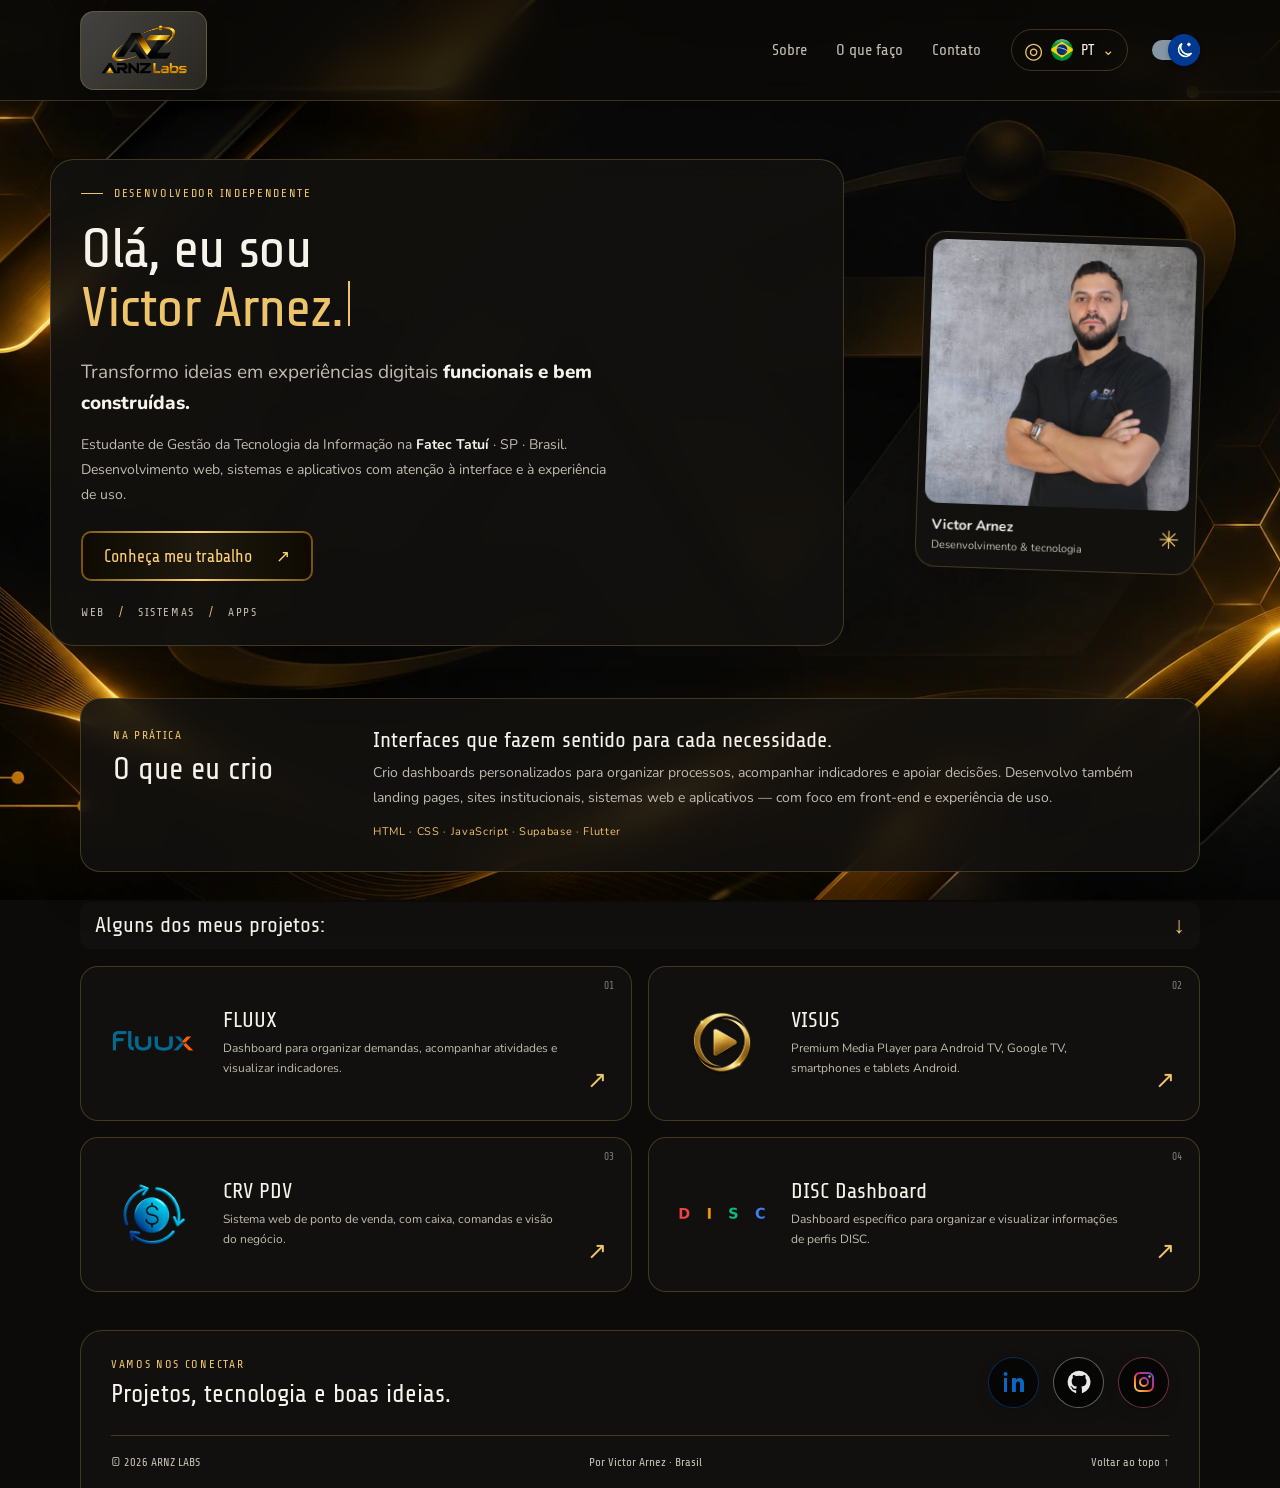
==== commit 05f7a403: "update repaginação completa da página" ====
--- a/index.html
+++ b/index.html
@@ -5,7 +5,7 @@
   <meta name="viewport" content="width=device-width, initial-scale=1">
   <meta name="description" content="Victor Arnez — desenvolvedor independente. Sites, sistemas web e aplicativos, com foco em interfaces práticas e experiências digitais.">
   <meta name="author" content="Victor Arnez">
-  <meta name="theme-color" content="#0b1220">
+  <meta name="theme-color" content="#0c0b09">
   <meta property="og:type" content="website">
   <meta property="og:locale" content="pt_BR">
   <meta property="og:title" content="ARNZ LABS | Victor Arnez">
@@ -14,103 +14,30 @@
   <link rel="icon" type="image/svg+xml" href="assets/img/favicon.svg">
   <link rel="preconnect" href="https://fonts.googleapis.com">
   <link rel="preconnect" href="https://fonts.gstatic.com" crossorigin>
-  <link href="https://fonts.googleapis.com/css2?family=DM+Sans:wght@400;500;600;700&family=Space+Grotesk:wght@500;600;700&display=swap" rel="stylesheet">
+  <link href="https://fonts.googleapis.com/css2?family=Nunito:wght@400;500;600;700;800&family=Share+Tech&display=swap" rel="stylesheet">
   <link rel="stylesheet" href="assets/css/style.css">
+  <script>try{document.documentElement.dataset.theme=localStorage.getItem('arnz-labs-theme')||'dark'}catch(e){}</script>
   <script src="assets/js/main.js" defer></script>
 </head>
 <body>
-  <a class="skip-link" href="#inicio">Ir para o conteúdo</a>
-  <div class="page-glow" aria-hidden="true"></div>
-
-  <header class="site-header" aria-label="Cabeçalho">
-    <div class="container header-inner">
-      <a class="brand" href="#inicio" aria-label="ARNZ Labs — início">
-        <span class="brand-symbol" aria-hidden="true">A<span class="symbol-dot">.</span></span>
-        <span class="brand-word">ARNZ<span>LABS</span></span>
-      </a>
-      <nav class="main-nav" aria-label="Navegação principal">
-        <a href="#sobre">Sobre</a>
-        <a href="#trabalho">O que faço</a>
-        <a href="#contato">Contato</a>
-      </nav>
-      <button class="theme-toggle" type="button" aria-label="Ativar tema claro" title="Alternar tema" aria-pressed="false">
-        <svg class="sun-icon" viewBox="0 0 24 24" fill="none" stroke="currentColor" stroke-width="1.8" stroke-linecap="round" stroke-linejoin="round" aria-hidden="true"><circle cx="12" cy="12" r="4"/><path d="M12 2v2m0 16v2M4.93 4.93l1.42 1.42m11.3 11.3 1.42 1.42M2 12h2m16 0h2M4.93 19.07l1.42-1.42m11.3-11.3 1.42-1.42"/></svg>
-        <svg class="moon-icon" viewBox="0 0 24 24" fill="none" stroke="currentColor" stroke-width="1.8" stroke-linecap="round" stroke-linejoin="round" aria-hidden="true"><path d="M20.4 15.5A8.5 8.5 0 0 1 8.5 3.6 8.5 8.5 0 1 0 20.4 15.5Z"/></svg>
-      </button>
-    </div>
-  </header>
-
-  <main id="inicio" class="container">
-    <section class="hero" id="sobre" aria-labelledby="titulo-principal">
-      <div class="hero-copy">
-        <p class="eyebrow"><span class="eyebrow-line"></span> DESENVOLVEDOR INDEPENDENTE</p>
-        <h1 id="titulo-principal">Olá, eu sou <span>Victor Arnez.</span></h1>
-        <p class="lead">Transformo ideias em experiências digitais <strong>simples, funcionais e bem construídas.</strong></p>
-        <p class="bio">Estudante de Gestão da Tecnologia da Informação na <strong>Fatec Tatuí</strong>. Trabalho principalmente com desenvolvimento web e também crio sistemas e aplicativos.</p>
-        <div class="hero-actions">
-          <a class="button button-primary" href="#trabalho">Conheça meu trabalho <span aria-hidden="true">↗</span></a>
-          <a class="text-link" href="https://github.com/victor-arnez-93" target="_blank" rel="noopener noreferrer">Meu GitHub <span aria-hidden="true">↗</span></a>
-        </div>
-        <p class="skill-line" aria-label="Áreas de atuação">WEB <span aria-hidden="true">/</span> SISTEMAS <span aria-hidden="true">/</span> APPS</p>
-      </div>
-
-      <div class="portrait-wrap">
-        <div class="portrait-card">
-          <div class="portrait-image">
-            <img src="assets/img/foto-victor.jpeg" alt="Retrato de Victor Arnez" width="900" height="950" fetchpriority="high">
-          </div>
-          <div class="portrait-foot">
-            <div><strong>Victor Arnez</strong><span>Desenvolvimento & tecnologia</span></div>
-            <span class="portrait-spark" aria-hidden="true">✳</span>
-          </div>
-        </div>
-        <span class="portrait-decoration" aria-hidden="true"></span>
-      </div>
-    </section>
-
-    <section class="work" id="trabalho" aria-labelledby="titulo-trabalho">
-      <div class="section-title">
-        <div><p class="section-kicker">NA PRÁTICA</p><h2 id="titulo-trabalho">O que eu crio</h2></div>
-        <p>Da ideia à interface, com foco em utilidade e experiência.</p>
-      </div>
-      <div class="work-grid">
-        <article class="work-card">
-          <span class="work-icon" aria-hidden="true">
-            <svg viewBox="0 0 24 24" fill="none" stroke="currentColor" stroke-width="1.65" stroke-linecap="round" stroke-linejoin="round"><rect x="2.5" y="4" width="19" height="16" rx="2.5"/><path d="M2.5 9h19M7 6.5h.01M10 6.5h.01M8 14l-2 2 2 2m8-4 2 2-2 2"/></svg>
-          </span>
-          <div><h3>Sites & sistemas web</h3><p>Landing pages, sites, painéis e ferramentas para necessidades reais.</p></div>
-        </article>
-        <article class="work-card">
-          <span class="work-icon" aria-hidden="true">
-            <svg viewBox="0 0 24 24" fill="none" stroke="currentColor" stroke-width="1.65" stroke-linecap="round" stroke-linejoin="round"><rect x="6" y="2.5" width="12" height="19" rx="3"/><path d="M10 5.5h4M11 18.5h2"/></svg>
-          </span>
-          <div><h3>Aplicativos & produtos</h3><p>Projetos próprios com atenção à navegação, visual e desempenho.</p></div>
-        </article>
-      </div>
-
-      <article class="featured" aria-label="Projeto em destaque: VISUS">
-        <div class="featured-logo" aria-hidden="true"><span>V</span></div>
-        <div class="featured-description">
-          <p class="section-kicker">PROJETO EM DESTAQUE</p>
-          <h3>VISUS <span>— Premium Media Player</span></h3>
-          <p>Aplicativo de mídia criado para Android TV, celulares e tablets.</p>
-        </div>
-        <a class="featured-link" href="https://victor-arnez-93.github.io/landing-visus/" target="_blank" rel="noopener noreferrer">Conhecer o VISUS <span aria-hidden="true">↗</span></a>
-      </article>
-    </section>
-
-    <footer id="contato" class="site-footer">
-      <div class="footer-intro">
-        <p class="section-kicker">VAMOS NOS CONECTAR</p>
-        <p>Projetos, tecnologia e boas ideias.</p>
-      </div>
-      <div class="social-links" aria-label="Redes sociais">
-        <a href="https://www.linkedin.com/in/victor-arnez" target="_blank" rel="noopener noreferrer">LinkedIn <span aria-hidden="true">↗</span></a>
-        <a href="https://github.com/victor-arnez-93" target="_blank" rel="noopener noreferrer">GitHub <span aria-hidden="true">↗</span></a>
-        <a href="https://www.instagram.com/victor__arnez" target="_blank" rel="noopener noreferrer">Instagram <span aria-hidden="true">↗</span></a>
-      </div>
-      <div class="footer-bottom"><span>© <span id="year">2026</span> ARNZ LABS</span><span>Por Victor Arnez · Brasil</span></div>
-    </footer>
-  </main>
-</body>
-</html>
+<a class="skip-link" href="#inicio" data-i18n="skip">Ir para o conteúdo</a>
+<div class="living-background" aria-hidden="true"><div class="background-layer dark-bg"></div><div class="background-layer light-bg"></div><svg class="neon-overlay" viewBox="0 0 1672 941" preserveAspectRatio="xMidYMid slice"><defs><filter id="glow"><feGaussianBlur stdDeviation="3"/></filter></defs><g class="neon-lines"><path d="M0 367H163Q181 367 200 349L438 111Q455 92 480 92H586Q613 92 633 72L705 0"/><path d="M911 941 1144 815Q1159 807 1178 807H1240L1392 674Q1410 656 1430 656H1672"/><path d="M1349 65H1484L1549 0M1413 96H1501L1579 24H1672M1514 199 1609 103H1672"/></g><g class="hex-glow"><path d="M58 44 82 2H130L154 44 130 84H82ZM82 84H130L154 125 130 166H82L58 125ZM154 44H202L226 84 202 125H154L130 84Z"/><path d="M1510 508H1558L1582 549 1558 590H1510L1486 549ZM1582 466H1630L1654 507 1630 549H1582L1558 507Z"/></g><g class="travel-light"><path d="M0 367H163L438 92H606L705 0"/><path d="M911 941 1159 807H1240L1410 656H1672"/></g></svg></div>
+<header class="site-header"><div class="container header-inner">
+<a class="brand shine" href="#inicio" aria-label="ARNZ LABS"><img src="assets/img/logo-arnz.webp" alt="ARNZ LABS" width="1463" height="1067"></a>
+<nav class="main-nav" aria-label="Navegação principal" data-aria="nav"><a href="#sobre" data-i18n="about">Sobre</a><a href="#trabalho" data-i18n="work">O que faço</a><a href="#contato" data-i18n="contact">Contato</a></nav>
+<div class="header-controls"><div class="language-picker"><button class="language-toggle" type="button" aria-expanded="false" aria-controls="language-menu" aria-label="Selecionar idioma" data-aria="language"><span aria-hidden="true">◎</span><img id="current-flag" src="assets/img/flag-pt.webp" alt="" width="22" height="22"><span id="current-language">PT</span><span class="chevron" aria-hidden="true">⌄</span></button><div id="language-menu" class="language-menu" hidden><button type="button" data-language="pt-BR" aria-pressed="true"><img src="assets/img/flag-pt.webp" alt="" width="25" height="25">Português (Brasil)<span class="check">✓</span></button><button type="button" data-language="en" aria-pressed="false"><img src="assets/img/flag-en.webp" alt="" width="25" height="25">English<span class="check">✓</span></button><button type="button" data-language="es" aria-pressed="false"><img src="assets/img/flag-es.webp" alt="" width="25" height="25">Español<span class="check">✓</span></button></div></div>
+<label class="ui-switch"><input id="theme-toggle" type="checkbox" role="switch" aria-label="Tema escuro" data-aria="theme" checked><span class="slider"><span class="circle"><svg class="sun" viewBox="0 0 24 24" fill="none" stroke="currentColor" stroke-width="1.8" aria-hidden="true"><circle cx="12" cy="12" r="4"/><path d="M12 1v3m0 16v3M1 12h3m16 0h3M4 4l2 2m12 12 2 2M4 20l2-2M18 6l2-2"/></svg><svg class="moon" viewBox="0 0 24 24" fill="none" stroke="currentColor" stroke-width="1.8" aria-hidden="true"><path d="M20 15A8 8 0 0 1 9 4a8 8 0 1 0 11 11Z"/><path d="M17 3v4m-2-2h4"/></svg></span></span></label></div></div></header>
+<main id="inicio" class="container">
+<section class="hero" id="sobre"><div class="hero-copy"><p class="eyebrow"><span></span><span data-i18n="independent" >DESENVOLVEDOR INDEPENDENTE</span></p><h1><span data-i18n="hello">Olá, eu sou</span><br><span class="name" data-i18n="name">Victor Arnez.</span><span class="typing-caret" aria-hidden="true"></span></h1><p class="lead" data-i18n="lead">Transformo ideias em experiências digitais <strong>funcionais e bem construídas.</strong></p><p class="bio" data-i18n="bio">Estudante de Gestão da Tecnologia da Informação na <strong>Fatec Tatuí</strong> · SP · Brasil.<br>Desenvolvimento web, sistemas e aplicativos com atenção à interface e à experiência de uso.</p><a class="gold-button" href="#trabalho"><span data-i18n="cta">Conheça meu trabalho</span><span aria-hidden="true">↗</span></a><p class="skill-line" data-i18n="skills">WEB <span>/</span> SISTEMAS <span>/</span> APPS</p></div>
+<figure class="portrait-wrap reveal"><div class="portrait-card"><img src="assets/img/foto-victor.jpeg" alt="Victor Arnez de braços cruzados" data-alt="portrait" width="1600" height="1599" fetchpriority="high"><figcaption><div><strong>Victor Arnez</strong><span data-i18n="portraitCaption">Desenvolvimento & tecnologia</span></div><span class="portrait-spark" aria-hidden="true">✳</span></figcaption></div></figure></section>
+<section class="work" id="trabalho"><article class="creation-card reveal"><div><p class="eyebrow" data-i18n="practice">NA PRÁTICA</p><h2 data-i18n="create">O que eu crio</h2></div><div class="creation-copy"><h3 data-i18n="specialty">Interfaces que fazem sentido para cada necessidade.</h3><p data-i18n="creation">Crio dashboards personalizados para organizar processos, acompanhar indicadores e apoiar decisões. Desenvolvo também landing pages, sites institucionais, sistemas web e aplicativos — com foco em front-end e experiência de uso.</p><p class="tech-note">HTML · CSS · JavaScript · Supabase · Flutter</p></div></article>
+<div class="projects-heading"><h2 data-i18n="projects">Alguns dos meus projetos:</h2><span aria-hidden="true">↓</span></div><div class="projects-grid"><a class="project reveal" href="https://dashboard-demandas.onrender.com/" target="_blank" rel="noopener noreferrer" aria-label="FLUUX">
+ <span class="project-number" aria-hidden="true">01</span><div class="project-logo fluux"><img src="assets/img/logo-fluux.webp" alt="FLUUX" width="140" height="80" loading="lazy"></div>
+ <div class="project-copy"><h3>FLUUX</h3><p data-i18n="fluux" >Dashboard para organizar demandas, acompanhar atividades e visualizar indicadores.</p></div><span class="project-arrow" aria-hidden="true">↗</span></a><a class="project reveal" href="https://victor-arnez-93.github.io/landing-visus/" target="_blank" rel="noopener noreferrer" aria-label="VISUS">
+ <span class="project-number" aria-hidden="true">02</span><div class="project-logo visus"><img src="assets/img/logo-visus.webp" alt="VISUS" width="140" height="80" loading="lazy"></div>
+ <div class="project-copy"><h3>VISUS</h3><p data-i18n="visus" >Premium Media Player para Android TV, Google TV, smartphones e tablets Android.</p></div><span class="project-arrow" aria-hidden="true">↗</span></a><a class="project reveal" href="https://crv-pdv.onrender.com/" target="_blank" rel="noopener noreferrer" aria-label="CRV PDV">
+ <span class="project-number" aria-hidden="true">03</span><div class="project-logo pdv"><img src="assets/img/logo-pdv.webp" alt="CRV PDV" width="140" height="80" loading="lazy"></div>
+ <div class="project-copy"><h3>CRV PDV</h3><p data-i18n="pdv" >Sistema web de ponto de venda, com caixa, comandas e visão do negócio.</p></div><span class="project-arrow" aria-hidden="true">↗</span></a><a class="project reveal" href="https://dashboard.discprofpaulorocha.com/" target="_blank" rel="noopener noreferrer" aria-label="DISC Dashboard">
+ <span class="project-number" aria-hidden="true">04</span><div class="project-logo disc"><img src="assets/img/logo-disc.webp" alt="DISC Dashboard" width="140" height="80" loading="lazy"></div>
+ <div class="project-copy"><h3>DISC Dashboard</h3><p data-i18n="disc" >Dashboard específico para organizar e visualizar informações de perfis DISC.</p></div><span class="project-arrow" aria-hidden="true">↗</span></a></div></section>
+<footer id="contato" class="site-footer"><div class="connect"><div><p class="eyebrow" data-i18n="connect">VAMOS NOS CONECTAR</p><h2 data-i18n="ideas">Projetos, tecnologia e boas ideias.</h2></div><div class="social-links" aria-label="Redes sociais" data-aria="social"><a class="social linkedin" href="https://www.linkedin.com/in/victor-arnez" target="_blank" rel="noopener noreferrer" aria-label="LinkedIn" title="LinkedIn"><svg viewBox="0 0 24 24" aria-hidden="true"><path d="M5 8H2v14h3V8ZM3.5 2a2 2 0 1 0 0 4 2 2 0 0 0 0-4ZM22 13.6C22 9.8 20 8 17.5 8a4.2 4.2 0 0 0-3.6 1.9V8H10v14h3.9v-7.5c0-2 1-3 2.4-3 1.3 0 1.8.9 1.8 2.9V22H22Z"/></svg><span class="sr-only">LinkedIn</span></a><a class="social github" href="https://github.com/victor-arnez-93" target="_blank" rel="noopener noreferrer" aria-label="GitHub" title="GitHub"><svg viewBox="0 0 24 24" aria-hidden="true"><path d="M12 .8a11.4 11.4 0 0 0-3.6 22.2c.6.1.8-.2.8-.6v-2.2c-3.3.7-4-1.4-4-1.4-.5-1.4-1.3-1.8-1.3-1.8-1.1-.8.1-.8.1-.8 1.2.1 1.8 1.2 1.8 1.2 1.1 1.8 2.8 1.3 3.5 1 .1-.8.4-1.3.8-1.6-2.6-.3-5.4-1.3-5.4-5.7 0-1.3.5-2.3 1.2-3.1-.1-.3-.5-1.5.1-3.1 0 0 1-.3 3.2 1.2a11 11 0 0 1 5.8 0c2.2-1.5 3.2-1.2 3.2-1.2.6 1.6.2 2.8.1 3.1.8.8 1.2 1.8 1.2 3.1 0 4.4-2.8 5.4-5.4 5.7.4.4.8 1.1.8 2.2v3.4c0 .4.2.7.8.6A11.4 11.4 0 0 0 12 .8Z"/></svg><span class="sr-only">GitHub</span></a><a class="social instagram" href="https://www.instagram.com/victor__arnez" target="_blank" rel="noopener noreferrer" aria-label="Instagram" title="Instagram"><svg viewBox="0 0 24 24" aria-hidden="true"><defs><linearGradient id="instagram-brand" x1="0" y1="1" x2="1" y2="0"><stop stop-color="#feda75"/><stop offset=".3" stop-color="#fa7e1e"/><stop offset=".6" stop-color="#d62976"/><stop offset="1" stop-color="#4f5bd5"/></linearGradient></defs><rect x="3" y="3" width="18" height="18" rx="5" fill="none" stroke="url(#instagram-brand)" stroke-width="2"/><circle cx="12" cy="12" r="4" fill="none" stroke="url(#instagram-brand)" stroke-width="2"/><circle cx="17.5" cy="6.5" r="1.2"/></svg><span class="sr-only">Instagram</span></a></div></div><div class="footer-bottom"><span>© <span id="year">2026</span> ARNZ LABS</span><span data-i18n="by">Por Victor Arnez · Brasil</span><a href="#inicio" data-i18n="top">Voltar ao topo ↑</a></div></footer></main></body></html>
--- a/assets/css/style.css
+++ b/assets/css/style.css
@@ -1,167 +1,1116 @@
-/* ARNZ LABS · Portfólio pessoal compacto · Sem frameworks */
+/* ARNZ LABS — HTML, CSS e JavaScript puros. */
 :root {
   color-scheme: dark;
-  --bg: #0b1220;
-  --bg-elevated: #111c2e;
-  --card: rgba(22, 34, 53, .78);
-  --text: #f5f5f2;
-  --muted: #a8b4c5;
-  --subtle: #7c8ca1;
-  --line: rgba(220, 230, 245, .13);
-  --accent: #e7c78c;
-  --accent-text: #121827;
-  --glow: rgba(83, 117, 179, .2);
-  --portrait-bg: #eef0ef;
-  --shadow: 0 28px 90px rgba(0, 0, 0, .28);
-}
+  --bg: #0c0b09;
+  --text: #f6f3eb;
+  --muted: #c1bcb0;
+  --accent: #edc36b;
+  --line: rgba(224, 186, 103, .24);
+  --card: rgba(19, 18, 15, .88);
+  --header: rgba(11, 10, 8, .82);
+  --shadow: 0 18px 50px rgba(0, 0, 0, .2);
+}
+
 html[data-theme="light"] {
   color-scheme: light;
-  --bg: #f5f7fb;
-  --bg-elevated: #fff;
-  --card: rgba(255, 255, 255, .92);
-  --text: #132039;
-  --muted: #53637a;
-  --subtle: #63728b;
-  --line: rgba(23, 44, 74, .13);
-  --accent: #254e83;
-  --accent-text: #fff;
-  --glow: rgba(77, 113, 180, .12);
-  --portrait-bg: #eff0f0;
-  --shadow: 0 25px 75px rgba(38, 62, 94, .12);
-}
-* { box-sizing: border-box; }
-html { scroll-behavior: smooth; scroll-padding-top: 90px; }
-body { min-width: 320px; margin: 0; background: var(--bg); color: var(--text); font-family: "DM Sans", Arial, sans-serif; -webkit-font-smoothing: antialiased; overflow-x: hidden; }
-a { color: inherit; text-decoration: none; }
-button { font: inherit; }
-a, button { -webkit-tap-highlight-color: transparent; }
-:focus-visible { outline: 2px solid var(--accent); outline-offset: 4px; }
-::selection { background: var(--accent); color: var(--accent-text); }
-.container { width: min(1120px, calc(100% - 72px)); margin-inline: auto; }
-.page-glow { position: absolute; z-index: -1; top: -180px; left: 46%; width: 50vw; max-width: 600px; height: 600px; border-radius: 50%; background: radial-gradient(circle, var(--glow) 0%, transparent 68%); pointer-events: none; }
-.skip-link { position: absolute; top: -60px; left: 16px; z-index: 9; background: var(--accent); padding: 10px 16px; color: var(--accent-text); border-radius: 9px; }
-.skip-link:focus { top: 12px; }
-.site-header { border-bottom: 1px solid var(--line); }
-.header-inner { min-height: 86px; display: flex; align-items: center; gap: 32px; }
-.brand { display: inline-flex; align-items: center; gap: 11px; flex: none; }
-.brand-symbol { position: relative; display: grid; place-items: center; width: 42px; height: 42px; color: var(--accent-text); background: var(--accent); border-radius: 12px; font: 700 25px/1 "Space Grotesk", Arial, sans-serif; letter-spacing: -.09em; padding-right: 4px; }
-.symbol-dot { font-size: 16px; position: absolute; right: 7px; bottom: 10px; }
-.brand-word { display: flex; flex-direction: column; gap: 1px; font: 700 18px/.91 "Space Grotesk", Arial, sans-serif; letter-spacing: .055em; }
-.brand-word span { font-size: 10px; font-weight: 600; letter-spacing: .33em; color: var(--accent); }
-.main-nav { display: flex; align-items: center; gap: 30px; margin-left: auto; }
-.main-nav a { color: var(--muted); font-size: 13px; font-weight: 700; transition: color .2s; }
-.main-nav a:hover, .text-link:hover, .social-links a:hover { color: var(--accent); }
-.theme-toggle { flex: none; display: grid; place-items: center; width: 39px; height: 39px; border: 1px solid var(--line); border-radius: 50%; background: transparent; color: var(--muted); cursor: pointer; transition: background .2s, color .2s; }
-.theme-toggle:hover { background: var(--card); color: var(--accent); }
-.theme-toggle svg { width: 17px; height: 17px; }
-.moon-icon, html[data-theme="light"] .sun-icon { display: none; }
-html[data-theme="light"] .moon-icon { display: block; }
-.hero { display: grid; grid-template-columns: 1.18fr .82fr; align-items: center; gap: clamp(40px, 7vw, 110px); padding-block: 77px 82px; }
-.eyebrow, .section-kicker { color: var(--accent); font-size: 11px; font-weight: 700; letter-spacing: .16em; }
-.eyebrow { display: flex; align-items: center; gap: 13px; margin: 0 0 20px; }
-.eyebrow-line { width: 23px; height: 1px; background: var(--accent); }
-h1, h2, h3, p { margin-top: 0; }
-h1, h2, h3 { font-family: "Space Grotesk", Arial, sans-serif; }
-h1 { max-width: 660px; font-size: clamp(48px, 5.1vw, 70px); letter-spacing: -.064em; font-weight: 600; line-height: 1.07; margin-bottom: 24px; }
-h1 span { color: var(--accent); }
-.lead { max-width: 560px; color: var(--muted); font-size: 19px; line-height: 1.63; margin-bottom: 14px; }
-.lead strong { color: var(--text); font-weight: 600; }
-.bio { max-width: 540px; margin-bottom: 29px; color: var(--muted); font-size: 14px; line-height: 1.85; }
-.bio strong { color: var(--text); font-weight: 700; }
-.hero-actions { display: flex; align-items: center; flex-wrap: wrap; gap: 27px; }
-.button { display: inline-flex; align-items: center; justify-content: center; gap: 24px; min-height: 49px; padding: 14px 20px; border-radius: 11px; font-size: 13px; font-weight: 700; transition: transform .2s, filter .2s; }
-.button:hover { transform: translateY(-2px); filter: brightness(1.09); }
-.button-primary { background: var(--accent); color: var(--accent-text); }
-.button span, .text-link span, .featured-link span, .social-links span { font-size: 16px; }
-.text-link { color: var(--text); font-size: 13px; font-weight: 700; transition: color .2s; }
-.skill-line { display: flex; gap: 13px; color: var(--subtle); font-size: 11px; font-weight: 700; letter-spacing: .09em; margin: 36px 0 0; }
-.skill-line span { color: var(--accent); }
-.portrait-wrap { position: relative; width: min(100%, 350px); justify-self: end; }
-.portrait-card { position: relative; overflow: hidden; padding: 8px; background: var(--card); border: 1px solid var(--line); border-radius: 24px; box-shadow: var(--shadow); }
-.portrait-image { height: 357px; overflow: hidden; background: var(--portrait-bg); border-radius: 16px; }
-.portrait-image img { display: block; width: 100%; height: 100%; object-fit: cover; object-position: center 10%; }
-.portrait-foot { display: flex; justify-content: space-between; align-items: center; padding: 15px 12px 8px; }
-.portrait-foot strong, .portrait-foot span { display: block; }
-.portrait-foot strong { font-size: 14px; }
-.portrait-foot div span { margin-top: 3px; color: var(--muted); font-size: 11px; }
-.portrait-spark { color: var(--accent); font-size: 24px; }
-.portrait-decoration { z-index: -1; position: absolute; top: -16px; right: -16px; width: 105px; height: 105px; border: 1px solid var(--accent); border-radius: 27px; opacity: .48; }
-.work { border-top: 1px solid var(--line); padding-block: 42px 62px; }
-.section-title { display: flex; align-items: end; justify-content: space-between; gap: 24px; margin-bottom: 23px; }
-.section-kicker { margin-bottom: 9px; }
-h2 { font-size: 27px; font-weight: 600; letter-spacing: -.04em; margin-bottom: 0; }
-.section-title > p { margin-bottom: 2px; color: var(--muted); font-size: 12px; }
-.work-grid { display: grid; grid-template-columns: 1fr 1fr; gap: 15px; }
-.work-card { min-height: 129px; display: flex; gap: 18px; align-items: flex-start; padding: 24px; border: 1px solid var(--line); border-radius: 17px; background: var(--card); }
-.work-icon { display: grid; place-items: center; width: 42px; height: 42px; flex: none; background: color-mix(in srgb, var(--accent) 11%, transparent); color: var(--accent); border-radius: 12px; }
-.work-icon svg { width: 23px; height: 23px; }
-.work-card h3 { margin: 0 0 8px; font-size: 16px; letter-spacing: -.02em; }
-.work-card p { margin: 0; color: var(--muted); font-size: 12.5px; line-height: 1.65; }
-.featured { display: flex; gap: 19px; align-items: center; margin-top: 15px; padding: 22px 25px; border: 1px solid var(--line); border-radius: 17px; background: var(--card); }
-.featured-logo { display: grid; place-items: center; flex: none; width: 58px; height: 58px; border-radius: 16px; background: linear-gradient(145deg, #15171b, #2a1c05); color: #e9c780; box-shadow: inset 0 0 0 1px #8b6b30; font: italic 700 33px/1 "Space Grotesk", sans-serif; }
-.featured-description { min-width: 0; }
-.featured-description .section-kicker { font-size: 9px; margin-bottom: 5px; }
-.featured-description h3 { margin-bottom: 4px; font-size: 16px; letter-spacing: -.01em; }
-.featured-description h3 span { font-weight: 500; color: var(--muted); }
-.featured-description > p:last-child { margin-bottom: 0; font-size: 12px; color: var(--muted); }
-.featured-link { margin-left: auto; display: inline-flex; align-items: center; gap: 11px; white-space: nowrap; color: var(--accent); font-size: 12px; font-weight: 700; }
-.featured-link:hover { text-decoration: underline; text-underline-offset: 4px; }
-.site-footer { border-top: 1px solid var(--line); padding-top: 34px; }
-.footer-intro p:last-child { margin: 0; font: 600 23px/1.3 "Space Grotesk", sans-serif; letter-spacing: -.035em; }
-.social-links { display: flex; flex-wrap: wrap; gap: 12px; margin-top: 23px; }
-.social-links a { display: inline-flex; align-items: center; gap: 14px; padding: 11px 15px; border: 1px solid var(--line); border-radius: 10px; color: var(--text); font-size: 12px; font-weight: 700; transition: color .2s, border-color .2s; }
-.social-links a:hover { border-color: var(--accent); }
-.footer-bottom { display: flex; justify-content: space-between; gap: 12px; border-top: 1px solid var(--line); margin-top: 37px; padding-block: 21px 28px; color: var(--subtle); font-size: 11px; }
+  --bg: #f6f5f2;
+  --text: #23221f;
+  --muted: #555149;
+  --accent: #805609;
+  --line: rgba(121, 87, 27, .25);
+  --card: rgba(255, 255, 255, .91);
+  --header: rgba(255, 255, 255, .88);
+  --shadow: 0 18px 50px rgba(73, 51, 12, .09);
+}
+
+* {
+  box-sizing: border-box;
+}
+
+html {
+  scroll-behavior: smooth;
+  scroll-padding-top: 24px;
+}
+
+body {
+  margin: 0;
+  min-width: 320px;
+  background: var(--bg);
+  color: var(--text);
+  font-family: "Nunito", Arial, sans-serif;
+  -webkit-font-smoothing: antialiased;
+  overflow-x: hidden;
+}
+
+a {
+  color: inherit;
+  text-decoration: none;
+}
+
+button, input {
+  font: inherit;
+}
+
+button, a, label {
+  -webkit-tap-highlight-color: transparent;
+}
+
+button {
+  cursor: pointer;
+}
+
+img {
+  max-width: 100%;
+}
+
+h1, h2, h3, p, figure {
+  margin: 0;
+}
+
+h1, h2, h3, nav, button, .gold-button, .eyebrow, .skill-line, .footer-bottom {
+  font-family: "Share Tech", Arial, sans-serif;
+  font-weight: 400;
+}
+
+:focus-visible {
+  outline: 2px solid var(--accent);
+  outline-offset: 5px;
+}
+
+::selection {
+  background: #edc36b;
+  color: #17130b;
+}
+
+.container {
+  width: min(1120px, calc(100% - 64px));
+  margin-inline: auto;
+}
+
+.sr-only, .ui-switch input {
+  position: absolute;
+  width: 1px;
+  height: 1px;
+  padding: 0;
+  margin: -1px;
+  overflow: hidden;
+  clip-path: inset(50%);
+  white-space: nowrap;
+  border: 0;
+}
+
+.skip-link {
+  position: fixed;
+  top: -80px;
+  left: 20px;
+  padding: 12px 18px;
+  z-index: 20;
+  background: #edc36b;
+  color: #15120c;
+  border-radius: 8px;
+}
+
+.skip-link:focus {
+  top: 15px;
+}
+
+.living-background {
+  position: fixed;
+  inset: 0;
+  pointer-events: none;
+  z-index: -1;
+  overflow: hidden;
+  background: var(--bg);
+}
+
+.background-layer, .neon-overlay {
+  position: absolute;
+  inset: 0;
+  width: 100%;
+  height: 100%;
+}
+
+.background-layer {
+  background-position: center;
+  background-size: cover;
+  transition: opacity .6s;
+}
+
+.dark-bg {
+  background-image: url('../img/fundo-dark.webp');
+}
+
+.light-bg {
+  background-image: url('../img/fundo-light.webp');
+  opacity: 0;
+}
+
+html[data-theme="light"] .dark-bg {
+  opacity: 0;
+}
+
+html[data-theme="light"] .light-bg {
+  opacity: 1;
+}
+
+.neon-overlay {
+  color: #ffc73d;
+}
+
+.neon-overlay path {
+  fill: none;
+  stroke: currentColor;
+  stroke-width: 2;
+}
+
+.neon-lines {
+  opacity: .22;
+  filter: url('#glow');
+  animation: breathe 7s ease-in-out infinite;
+}
+
+.hex-glow {
+  opacity: .12;
+  filter: url('#glow');
+  animation: breathe 9s ease-in-out infinite 2s;
+}
+
+.hex-glow path {
+  stroke-width: 3;
+}
+
+.travel-light {
+  filter: url('#glow');
+  opacity: .7;
+  stroke-dasharray: 35 1350;
+  stroke-dashoffset: 1400;
+  animation: current 16s linear infinite;
+}
+
+html[data-theme="light"] .neon-overlay {
+  color: #f3a500;
+  opacity: .7;
+}
+
+.site-header {
+  background: var(--header);
+  border-bottom: 1px solid var(--line);
+  backdrop-filter: blur(16px);
+}
+
+.header-inner {
+  display: flex;
+  min-height: 100px;
+  align-items: center;
+  gap: 30px;
+}
+
+.brand {
+  display: block;
+  width: 127px;
+  height: 79px;
+  border: 1px solid var(--line);
+  border-radius: 14px;
+  background: rgba(255, 255, 255, .92);
+  position: relative;
+  overflow: hidden;
+  box-shadow: 0 4px 24px #00000015;
+  flex-shrink: 0;
+}
+
+.brand img {
+  display: block;
+  width: 100%;
+  height: 100%;
+  object-fit: contain;
+  padding: 4px 9px;
+}
+
+html[data-theme="dark"] .brand {
+  background: linear-gradient(130deg, rgba(255,255,255,.24), rgba(234,223,193,.14));
+  backdrop-filter: blur(12px);
+}
+
+.shine::after {
+  content: "";
+  position: absolute;
+  inset: -50%;
+  background: linear-gradient(110deg, transparent 40%, rgba(255, 255, 255, .48) 50%, transparent 60%);
+  transform: translateX(-100%);
+  animation: shine 9s ease-in-out infinite 2s;
+  pointer-events: none;
+}
+
+.main-nav {
+  display: flex;
+  gap: 29px;
+  margin-left: auto;
+  font-size: 16px;
+}
+
+.main-nav a {
+  color: var(--muted);
+  transition: color .2s;
+}
+
+.main-nav a:hover {
+  color: var(--accent);
+}
+
+.header-controls {
+  display: flex;
+  align-items: center;
+  gap: 24px;
+}
+
+.language-picker {
+  position: relative;
+}
+
+.language-toggle {
+  display: flex;
+  align-items: center;
+  gap: 8px;
+  min-height: 42px;
+  padding: 6px 12px;
+  border: 1px solid var(--line);
+  border-radius: 25px;
+  background: transparent;
+  color: var(--text);
+  font-size: 15px;
+}
+
+.language-toggle > span:first-child {
+  color: var(--accent);
+  font-size: 22px;
+}
+
+.language-toggle img, .language-menu img {
+  object-fit: contain;
+  border-radius: 50%;
+}
+
+.chevron {
+  transition: transform .2s;
+  color: var(--accent);
+}
+
+.language-toggle[aria-expanded="true"] .chevron {
+  transform: rotate(180deg);
+}
+
+.language-menu {
+  position: absolute;
+  z-index: 10;
+  right: 0;
+  top: calc(100% + 12px);
+  width: 232px;
+  padding: 8px;
+  border: 1px solid var(--line);
+  border-radius: 18px;
+  background: var(--bg);
+  box-shadow: var(--shadow);
+}
+
+.language-menu button {
+  width: 100%;
+  display: flex;
+  align-items: center;
+  gap: 10px;
+  padding: 10px;
+  border: 1px solid transparent;
+  background: transparent;
+  color: var(--muted);
+  border-radius: 11px;
+  text-align: left;
+  font-family: 'Nunito', sans-serif;
+  font-weight: 700;
+}
+
+.language-menu button:hover, .language-menu button[aria-pressed="true"] {
+  color: var(--text);
+  border-color: var(--line);
+  background: color-mix(in srgb, var(--accent) 12%, transparent);
+}
+
+.check {
+  margin-left: auto;
+  color: var(--accent);
+  visibility: hidden;
+}
+
+[aria-pressed="true"] .check {
+  visibility: visible;
+}
+
+.ui-switch {
+  --switch-width: 48px;
+  --switch-height: 20px;
+  --circle-diameter: 32px;
+  position: relative;
+  display: flex;
+  align-items: center;
+  width: 48px;
+  height: 44px;
+  cursor: pointer;
+}
+
+.slider {
+  width: var(--switch-width);
+  height: var(--switch-height);
+  background: #8796a5;
+  border-radius: 999px;
+  position: relative;
+}
+
+.circle {
+  position: absolute;
+  top: -6px;
+  left: 0;
+  width: 32px;
+  height: 32px;
+  border-radius: 50%;
+  background: #ba850e;
+  color: #fff;
+  display: grid;
+  place-items: center;
+  box-shadow: 0 2px 5px #0004;
+  transition: left .25s, background .25s;
+}
+
+.circle svg {
+  width: 21px;
+  height: 21px;
+}
+
+.circle .moon {
+  display: none;
+}
+
+.ui-switch input:checked + .slider .circle {
+  left: 16px;
+  background: #003892;
+}
+
+.ui-switch input:checked + .slider .sun {
+  display: none;
+}
+
+.ui-switch input:checked + .slider .moon {
+  display: block;
+}
+
+.ui-switch input:focus-visible + .slider {
+  outline: 2px solid var(--accent);
+  outline-offset: 6px;
+}
+
+.circle::before {
+  content: "";
+  position: absolute;
+  inset: 0;
+  border-radius: inherit;
+  background: #ffffff60;
+  opacity: 0;
+  transition: opacity .3s;
+}
+
+.ui-switch input:active + .slider .circle::before {
+  opacity: 1;
+}
+
+.hero {
+  display: grid;
+  grid-template-columns: minmax(0, 1fr) 280px;
+  gap: 76px;
+  align-items: center;
+  padding: 58px 0 52px;
+}
+
+.hero-copy {
+  padding: 26px 30px;
+  margin-left: -30px;
+  border-radius: 24px;
+  background: var(--card);
+  backdrop-filter: blur(12px);
+  border: 1px solid var(--line);
+}
+
+.eyebrow {
+  color: var(--accent);
+  font-size: 12px;
+  letter-spacing: .14em;
+  display: flex;
+  align-items: center;
+  gap: 11px;
+}
+
+.eyebrow > span:empty {
+  width: 22px;
+  height: 1px;
+  background: currentColor;
+}
+
+h1 {
+  font-size: clamp(43px, 4.4vw, 61px);
+  line-height: 1.04;
+  margin: 20px 0;
+  letter-spacing: -.025em;
+}
+
+h1 .name {
+  color: var(--accent);
+}
+
+.typing-caret {
+  display: inline-block;
+  width: 2px;
+  height: .8em;
+  background: var(--accent);
+  margin-left: 5px;
+  animation: caret 1s steps(1) infinite;
+}
+
+.lead {
+  font-size: 19px;
+  line-height: 1.6;
+  max-width: 530px;
+  color: var(--muted);
+}
+
+.lead strong {
+  color: var(--text);
+  font-weight: 800;
+}
+
+.bio {
+  font-size: 14px;
+  line-height: 1.8;
+  color: var(--muted);
+  margin: 14px 0 24px;
+  max-width: 530px;
+}
+
+.bio strong {
+  color: var(--text);
+}
+
+.gold-button {
+  display: inline-flex;
+  align-items: center;
+  justify-content: center;
+  position: relative;
+  gap: 24px;
+  padding: 15px 23px;
+  min-height: 49px;
+  border-radius: 10px;
+  color: #ffd277;
+  background: linear-gradient(to right, #77530a, #ffd277, #77530a, #77530a, #ffd277, #77530a);
+  background-size: 250%;
+  overflow: hidden;
+  transition: background-position 1s, transform .2s;
+  font-size: 17px;
+}
+
+.gold-button::before {
+  content: "";
+  position: absolute;
+  inset: 2px;
+  background: rgba(0, 0, 0, .88);
+  border-radius: 8px;
+}
+
+.gold-button > span {
+  position: relative;
+}
+
+.gold-button:hover {
+  background-position: right;
+  transform: translateY(-2px);
+}
+
+.gold-button:active {
+  transform: scale(.96);
+}
+
+.skill-line {
+  display: flex;
+  gap: 14px;
+  color: var(--muted);
+  font-size: 12px;
+  letter-spacing: .13em;
+  margin-top: 24px;
+}
+
+.skill-line span {
+  color: var(--accent);
+}
+
+.portrait-wrap {
+  width: 280px;
+  justify-self: end;
+}
+
+.portrait-card {
+  padding: 7px;
+  border-radius: 20px;
+  border: 1px solid var(--line);
+  background: var(--card);
+  box-shadow: var(--shadow);
+  transform: rotate(2deg);
+  transition: transform .4s;
+  backdrop-filter: blur(12px);
+}
+
+.portrait-card:hover {
+  transform: rotate(0);
+}
+
+.portrait-card > img {
+  display: block;
+  width: 100%;
+  height: auto;
+  border-radius: 14px;
+}
+
+figcaption {
+  display: flex;
+  align-items: center;
+  justify-content: space-between;
+  padding: 12px 8px 7px;
+}
+
+figcaption strong {
+  display: block;
+  font-size: 14px;
+}
+
+figcaption div span {
+  display: block;
+  color: var(--muted);
+  font-size: 11px;
+  margin-top: 3px;
+}
+
+.portrait-spark {
+  color: var(--accent);
+  font-size: 25px;
+}
+
+.work {
+  padding-bottom: 38px;
+}
+
+.creation-card {
+  display: grid;
+  grid-template-columns: 230px 1fr;
+  gap: 30px;
+  padding: 29px 32px;
+  background: var(--card);
+  border: 1px solid var(--line);
+  border-radius: 20px;
+  backdrop-filter: blur(14px);
+  box-shadow: var(--shadow);
+}
+
+.creation-card h2 {
+  font-size: 31px;
+  margin-top: 10px;
+}
+
+.creation-copy h3 {
+  font-size: 22px;
+  margin-bottom: 9px;
+}
+
+.creation-copy p {
+  color: var(--muted);
+  font-size: 14px;
+  line-height: 1.75;
+}
+
+.creation-copy .tech-note {
+  margin-top: 12px;
+  font-size: 11px;
+  letter-spacing: .06em;
+  color: var(--accent);
+}
+
+.projects-heading {
+  display: flex;
+  align-items: center;
+  justify-content: space-between;
+  margin: 30px 0 17px;
+  padding: 0 15px;
+  background: var(--card);
+  border-radius: 10px;
+  min-height: 47px;
+}
+
+.projects-heading h2 {
+  font-size: 22px;
+}
+
+.projects-heading > span {
+  color: var(--accent);
+  font-size: 23px;
+}
+
+.projects-grid {
+  display: grid;
+  grid-template-columns: 1fr 1fr;
+  gap: 16px;
+}
+
+.project {
+  position: relative;
+  min-width: 0;
+  display: flex;
+  align-items: center;
+  gap: 20px;
+  min-height: 155px;
+  padding: 24px;
+  background: var(--card);
+  border: 1px solid var(--line);
+  border-radius: 18px;
+  backdrop-filter: blur(14px);
+  transition: border-color .3s, box-shadow .3s, background .3s;
+}
+
+.project:hover {
+  border-color: var(--accent);
+  box-shadow: 0 10px 35px #ba850e15;
+}
+
+.project-number {
+  position: absolute;
+  top: 12px;
+  right: 17px;
+  font-family: 'Share Tech', sans-serif;
+  color: var(--muted);
+  font-size: 11px;
+  opacity: .6;
+}
+
+.project-logo {
+  width: 98px;
+  height: 70px;
+  flex: 0 0 98px;
+  display: flex;
+  align-items: center;
+  justify-content: center;
+}
+
+.project-logo img {
+  width: 100%;
+  height: 100%;
+  object-fit: contain;
+}
+
+.project-logo.visus, .project-logo.pdv {
+  padding: 3px 14px;
+}
+
+.project-copy {
+  padding-right: 8px;
+}
+
+.project h3 {
+  font-size: 22px;
+  margin-bottom: 7px;
+}
+
+.project p {
+  color: var(--muted);
+  font-size: 12px;
+  line-height: 1.65;
+}
+
+.project-arrow {
+  margin-left: auto;
+  align-self: end;
+  color: var(--accent);
+  font-size: 24px;
+  transition: transform .3s;
+}
+
+.project:hover .project-arrow {
+  transform: translate(3px, -3px);
+}
+
+.site-footer {
+  padding: 26px 30px 0;
+  background: var(--card);
+  border: 1px solid var(--line);
+  border-bottom: 0;
+  border-radius: 22px 22px 0 0;
+  backdrop-filter: blur(16px);
+}
+
+.connect {
+  display: flex;
+  align-items: center;
+  justify-content: space-between;
+  gap: 28px;
+}
+
+.connect h2 {
+  font-size: 25px;
+  margin-top: 9px;
+}
+
+.social-links {
+  display: flex;
+  gap: 14px;
+}
+
+.social {
+  --social-color: #e9e9e9;
+  position: relative;
+  width: 51px;
+  height: 51px;
+  display: grid;
+  place-items: center;
+  border-radius: 50%;
+  border: 1px solid color-mix(in srgb, var(--social-color) 40%, transparent);
+  background: linear-gradient(45deg, #000b, #0008);
+  backdrop-filter: blur(12px);
+  overflow: hidden;
+  box-shadow: 0 5px 15px #0002;
+  transition: transform .3s, box-shadow .3s;
+  flex-shrink: 0;
+}
+
+.social svg {
+  width: 24px;
+  height: 24px;
+  fill: currentColor;
+  color: var(--social-color);
+  position: relative;
+}
+
+.social::before {
+  content: "";
+  position: absolute;
+  inset: 0;
+  background: linear-gradient(110deg, transparent, #ffffff35, transparent);
+  transform: translateX(-110%);
+  transition: transform .7s;
+}
+
+.social:hover::before {
+  transform: translateX(110%);
+}
+
+.social:hover {
+  transform: scale(1.1) rotate(3deg);
+  box-shadow: 0 4px 25px color-mix(in srgb, var(--social-color) 30%, transparent);
+}
+
+.social:active {
+  transform: scale(.95);
+}
+
+.linkedin {
+  --social-color: #38a6e3;
+}
+
+.instagram {
+  --social-color: #f678a0;
+}
+
+.instagram svg {
+  color: #ff79a8;
+}
+
+html[data-theme="light"] .social {
+  background: #fff;
+}
+
+html[data-theme="light"] .github {
+  --social-color: #24292f;
+}
+
+html[data-theme="light"] .linkedin {
+  --social-color: #0a66c2;
+}
+
+html[data-theme="light"] .instagram {
+  --social-color: #c13584;
+}
+
+html[data-theme="light"] .instagram svg {
+  color: #c13584;
+}
+
+.footer-bottom {
+  display: flex;
+  gap: 20px;
+  justify-content: space-between;
+  color: var(--muted);
+  font-size: 12px;
+  border-top: 1px solid var(--line);
+  padding: 19px 0;
+  margin-top: 27px;
+}
+
+.footer-bottom a:hover {
+  color: var(--accent);
+}
+
+.js .reveal {
+  opacity: 0;
+  transform: translateX(-30px);
+  transition: opacity .8s, transform .8s;
+}
+
+.js .reveal.is-visible {
+  opacity: 1;
+  transform: translateX(0);
+}
+
+.project:nth-child(2n) {
+  transition-delay: .12s;
+}
+
+@keyframes breathe {
+  0%, 100% {
+    opacity: .12;
+  }
+  50% {
+    opacity: .65;
+  }
+}
+
+@keyframes current {
+  to {
+    stroke-dashoffset: -1400;
+  }
+}
+
+@keyframes shine {
+  0%, 50% {
+    transform: translateX(-100%);
+  }
+  80%, 100% {
+    transform: translateX(100%);
+  }
+}
+
+@keyframes caret {
+  50% {
+    opacity: 0;
+  }
+}
+
 @media (max-width: 900px) {
-  .container { width: min(100% - 40px, 760px); }
-  .hero { gap: 28px; padding-block: 62px; grid-template-columns: 1.15fr .85fr; }
-  h1 { font-size: clamp(43px, 5.5vw, 58px); }
-  .lead { font-size: 17px; }
-  .portrait-image { height: 320px; }
-  .featured { flex-wrap: wrap; }
-  .featured-link { margin-left: 77px; }
-}
+  .container {
+    width: calc(100% - 42px);
+  }
+  .header-inner {
+    gap: 20px;
+  }
+  .main-nav {
+    gap: 18px;
+  }
+  .header-controls {
+    gap: 17px;
+  }
+  .hero {
+    gap: 35px;
+    grid-template-columns: minmax(0, 1fr) 235px;
+  }
+  .hero-copy {
+    margin-left: 0;
+    padding: 24px;
+  }
+  .portrait-wrap {
+    width: 235px;
+  }
+  .creation-card {
+    grid-template-columns: 190px 1fr;
+    padding: 26px;
+    gap: 20px;
+  }
+  .project {
+    padding: 22px 17px;
+    gap: 13px;
+  }
+  .project-logo {
+    flex-basis: 74px;
+    width: 74px;
+  }
+  .project h3 {
+    font-size: 20px;
+  }
+}
+
 @media (max-width: 650px) {
-  .container { width: min(100% - 36px, 520px); }
-  .header-inner { min-height: 70px; gap: 12px; }
-  .brand-symbol { width: 36px; height: 36px; font-size: 22px; border-radius: 10px; }
-  .brand-word { font-size: 15px; }
-  .brand-word span { font-size: 9px; }
-  .main-nav { gap: 13px; }
-  .main-nav a { font-size: 11px; }
-  .main-nav a:nth-child(2) { display: none; }
-  .theme-toggle { width: 35px; height: 35px; }
-  .hero { grid-template-columns: 1fr; gap: 32px; padding-block: 49px 44px; }
-  .eyebrow { font-size: 10px; margin-bottom: 16px; }
-  h1 { font-size: clamp(45px, 10vw, 62px); margin-bottom: 17px; }
-  .lead { font-size: 17px; line-height: 1.6; }
-  .bio { font-size: 13px; margin-bottom: 22px; }
-  .hero-actions { gap: 20px; }
-  .skill-line { margin-top: 24px; }
-  .portrait-wrap { width: min(83%, 310px); justify-self: center; }
-  .portrait-image { height: 290px; }
-  .portrait-foot { padding: 11px 9px 5px; }
-  .work { padding-block: 32px 42px; }
-  .section-title { display: block; margin-bottom: 18px; }
-  .section-title > p { margin-top: 9px; line-height: 1.5; }
-  .work-grid { grid-template-columns: 1fr; gap: 11px; }
-  .work-card { min-height: 0; padding: 19px; }
-  .featured { padding: 19px; gap: 14px; }
-  .featured-logo { width: 48px; height: 48px; border-radius: 13px; font-size: 29px; }
-  .featured-description h3 { font-size: 14px; }
-  .featured-description h3 span { display: block; font-size: 12px; margin-top: 2px; }
-  .featured-description > p:last-child { font-size: 11px; line-height: 1.55; }
-  .featured-link { width: 100%; margin-left: 62px; padding-top: 3px; }
-  .footer-intro p:last-child { font-size: 20px; }
-  .footer-bottom { margin-top: 26px; }
-}
+  .container {
+    width: calc(100% - 32px);
+  }
+  .header-inner {
+    flex-wrap: wrap;
+    gap: 10px;
+    padding-block: 10px;
+  }
+  .brand {
+    width: 99px;
+    height: 66px;
+  }
+  .header-controls {
+    margin-left: auto;
+    gap: 19px;
+  }
+  .main-nav {
+    order: 3;
+    width: 100%;
+    justify-content: center;
+    gap: 34px;
+    border-top: 1px solid var(--line);
+    padding: 11px 0 3px;
+    font-size: 15px;
+  }
+  .hero {
+    grid-template-columns: 1fr;
+    gap: 27px;
+    padding: 28px 0 32px;
+  }
+  .hero-copy {
+    padding: 24px 22px;
+  }
+  h1 {
+    font-size: clamp(39px, 9.7vw, 58px);
+    margin-block: 18px;
+  }
+  .eyebrow {
+    font-size: 10px;
+  }
+  .lead {
+    font-size: 17px;
+  }
+  .bio {
+    font-size: 13px;
+  }
+  .gold-button {
+    font-size: 16px;
+    padding-inline: 19px;
+  }
+  .portrait-wrap {
+    width: 218px;
+    justify-self: center;
+  }
+  .creation-card {
+    grid-template-columns: 1fr;
+    padding: 24px 22px;
+    gap: 18px;
+  }
+  .creation-card h2 {
+    font-size: 29px;
+  }
+  .creation-copy h3 {
+    font-size: 22px;
+  }
+  .creation-copy p {
+    font-size: 13px;
+  }
+  .projects-heading {
+    margin-top: 24px;
+  }
+  .projects-heading h2 {
+    font-size: 20px;
+  }
+  .projects-grid {
+    grid-template-columns: 1fr;
+    gap: 12px;
+  }
+  .project {
+    min-height: 140px;
+    padding: 24px 18px;
+    gap: 17px;
+  }
+  .project-logo {
+    flex-basis: 82px;
+    width: 82px;
+  }
+  .project h3 {
+    font-size: 22px;
+  }
+  .project p {
+    font-size: 12px;
+  }
+  .project:nth-child(2n) {
+    transition-delay: 0s;
+  }
+  .connect {
+    flex-direction: column;
+    align-items: flex-start;
+    gap: 22px;
+  }
+  .site-footer {
+    padding: 24px 22px 0;
+  }
+  .connect h2 {
+    font-size: 25px;
+  }
+  .footer-bottom {
+    flex-wrap: wrap;
+    gap: 12px;
+    font-size: 11px;
+  }
+  .footer-bottom a {
+    margin-left: auto;
+  }
+}
+
+@media (prefers-reduced-motion: reduce) {
+  *, *::before, *::after {
+    scroll-behavior: auto !important;
+    animation: none !important;
+    transition: none !important;
+  }
+  .js .reveal {
+    opacity: 1;
+    transform: none;
+  }
+  .typing-caret {
+    display: none;
+  }
+}
+
+[data-i18n="hello"] {
+  position: relative;
+  display: inline-block;
+}
+
+.typing-placeholder {
+  visibility: hidden;
+}
+
+[data-i18n="hello"] > span:last-child:not(:first-child) {
+  position: absolute;
+  inset: 0 auto auto 0;
+  white-space: nowrap;
+}
+
+[hidden] {
+  display: none !important;
+}
+
+.linkedin {
+  --social-color: #0a66c2;
+}
+
 @media (max-width: 370px) {
-  .container { width: calc(100% - 28px); }
-  .main-nav { gap: 10px; }
-  .main-nav a { font-size: 10px; }
-  h1 { font-size: 43px; }
-  .hero-actions { gap: 15px; }
-}
-@media (prefers-reduced-motion: reduce) {
-  *, *::before, *::after { scroll-behavior: auto !important; transition-duration: .01ms !important; animation-duration: .01ms !important; }
-}
+  .brand {
+    width: 90px;
+  }
+  .header-controls {
+    gap: 14px;
+  }
+  .language-toggle {
+    gap: 6px;
+    padding-inline: 10px;
+  }
+}
+
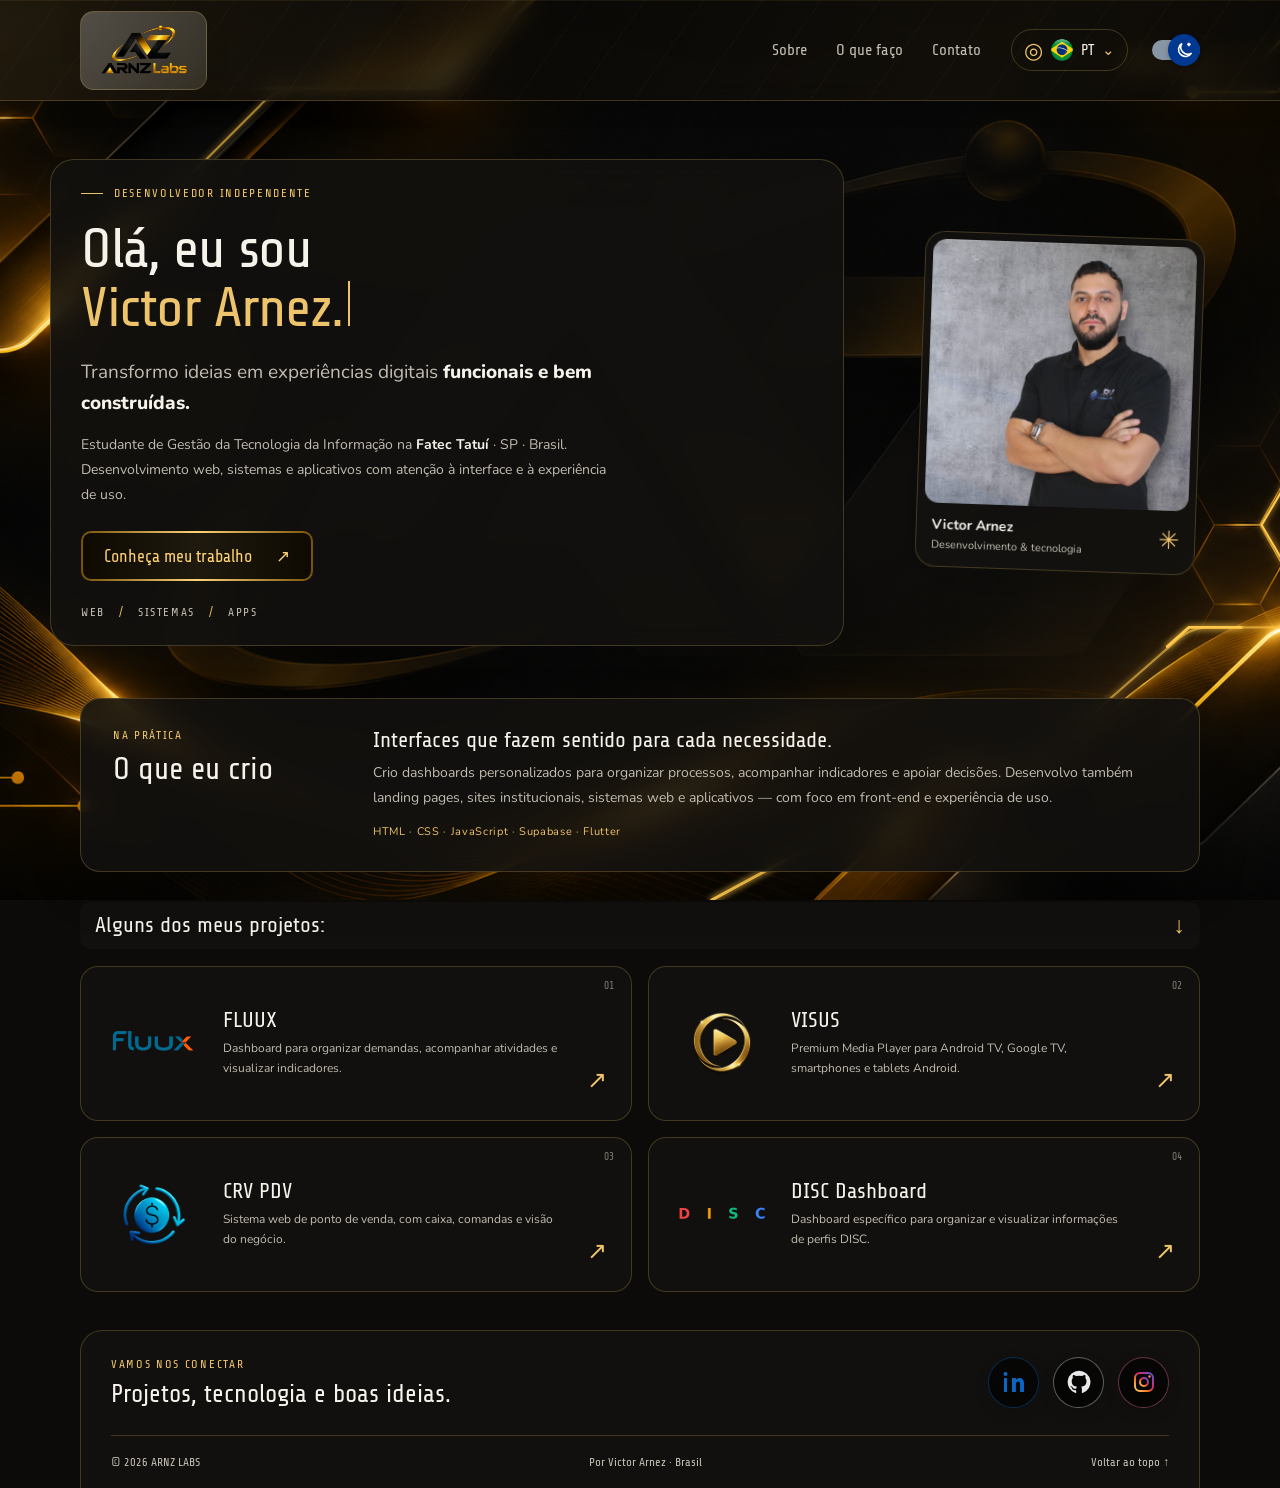
==== commit 2aa417b4: "up fundo mais animado" ====
--- a/index.html
+++ b/index.html
@@ -21,7 +21,59 @@
 </head>
 <body>
 <a class="skip-link" href="#inicio" data-i18n="skip">Ir para o conteúdo</a>
-<div class="living-background" aria-hidden="true"><div class="background-layer dark-bg"></div><div class="background-layer light-bg"></div><svg class="neon-overlay" viewBox="0 0 1672 941" preserveAspectRatio="xMidYMid slice"><defs><filter id="glow"><feGaussianBlur stdDeviation="3"/></filter></defs><g class="neon-lines"><path d="M0 367H163Q181 367 200 349L438 111Q455 92 480 92H586Q613 92 633 72L705 0"/><path d="M911 941 1144 815Q1159 807 1178 807H1240L1392 674Q1410 656 1430 656H1672"/><path d="M1349 65H1484L1549 0M1413 96H1501L1579 24H1672M1514 199 1609 103H1672"/></g><g class="hex-glow"><path d="M58 44 82 2H130L154 44 130 84H82ZM82 84H130L154 125 130 166H82L58 125ZM154 44H202L226 84 202 125H154L130 84Z"/><path d="M1510 508H1558L1582 549 1558 590H1510L1486 549ZM1582 466H1630L1654 507 1630 549H1582L1558 507Z"/></g><g class="travel-light"><path d="M0 367H163L438 92H606L705 0"/><path d="M911 941 1159 807H1240L1410 656H1672"/></g></svg></div>
+<div class="living-background" aria-hidden="true">
+  <div class="background-layer dark-bg"></div>
+  <div class="background-layer light-bg"></div>
+
+  <svg
+    class="neon-overlay"
+    viewBox="0 0 1672 941"
+    preserveAspectRatio="xMidYMid slice"
+  >
+    <defs>
+      <filter
+        id="glow"
+        x="-60%"
+        y="-60%"
+        width="220%"
+        height="220%"
+      >
+        <feGaussianBlur
+          in="SourceGraphic"
+          stdDeviation="3.2"
+          result="halo"
+        />
+        <feMerge>
+          <feMergeNode in="halo"/>
+          <feMergeNode in="SourceGraphic"/>
+        </feMerge>
+      </filter>
+    </defs>
+
+    <!-- Linhas com brilho pulsante -->
+    <g class="neon-lines">
+      <path d="M0 367H163Q181 367 200 349L438 111Q455 92 480 92H586Q613 92 633 72L705 0"/>
+      <path d="M911 941 1144 815Q1159 807 1178 807H1240L1392 674Q1410 656 1430 656H1672"/>
+      <path d="M1349 65H1484L1549 0M1413 96H1501L1579 24H1672M1514 199 1609 103H1672"/>
+    </g>
+
+    <!-- Hexágonos com animação independente -->
+    <g class="hex-glow">
+      <path d="M58 44 82 2H130L154 44 130 84H82Z"/>
+      <path d="M58 125 82 84H130L154 125 130 166H82Z"/>
+      <path d="M130 84 154 44H202L226 84 202 125H154Z"/>
+      <path d="M1486 549 1510 508H1558L1582 549 1558 590H1510Z"/>
+      <path d="M1558 507 1582 466H1630L1654 507 1630 549H1582Z"/>
+    </g>
+
+    <!-- Luz percorrendo continuamente os circuitos -->
+    <g class="travel-light">
+      <path d="M0 367H163L438 92H606L705 0"/>
+      <path d="M911 941 1159 807H1240L1410 656H1672"/>
+      <path d="M1349 65H1484L1549 0M1413 96H1501L1579 24H1672M1514 199 1609 103H1672"/>
+    </g>
+  </svg>
+</div>
 <header class="site-header"><div class="container header-inner">
 <a class="brand shine" href="#inicio" aria-label="ARNZ LABS"><img src="assets/img/logo-arnz.webp" alt="ARNZ LABS" width="1463" height="1067"></a>
 <nav class="main-nav" aria-label="Navegação principal" data-aria="nav"><a href="#sobre" data-i18n="about">Sobre</a><a href="#trabalho" data-i18n="work">O que faço</a><a href="#contato" data-i18n="contact">Contato</a></nav>
--- a/assets/css/style.css
+++ b/assets/css/style.css
@@ -18,8 +18,8 @@
   --muted: #555149;
   --accent: #805609;
   --line: rgba(121, 87, 27, .25);
-  --card: rgba(255, 255, 255, .91);
-  --header: rgba(255, 255, 255, .88);
+  --card: rgba(250, 247, 241, .76);
+  --header: rgba(250, 247, 241, .79);
   --shadow: 0 18px 50px rgba(73, 51, 12, .09);
 }
 
@@ -137,11 +137,11 @@
 }
 
 .dark-bg {
-  background-image: url('../img/fundo-dark.webp');
+  background-image: url('../img/fundo-dark.png');
 }
 
 .light-bg {
-  background-image: url('../img/fundo-light.webp');
+  background-image: url('../img/fundo-light.png');
   opacity: 0;
 }
 
@@ -153,49 +153,123 @@
   opacity: 1;
 }
 
+/* =========================================
+   ANIMATED BACKGROUND — ARNZ LABS
+   ========================================= */
+
 .neon-overlay {
-  color: #ffc73d;
+  color: #ffc84b;
 }
 
 .neon-overlay path {
   fill: none;
   stroke: currentColor;
-  stroke-width: 2;
-}
+  stroke-linecap: round;
+  stroke-linejoin: round;
+}
+
+/* Linhas com iluminação pulsante */
 
 .neon-lines {
-  opacity: .22;
+  opacity: .65;
   filter: url('#glow');
-  animation: breathe 7s ease-in-out infinite;
-}
+  animation: neon-breathe 5s ease-in-out infinite;
+}
+
+.neon-lines path {
+  stroke-width: 2.2;
+}
+
+/* Hexágonos com animação independente */
 
 .hex-glow {
-  opacity: .12;
   filter: url('#glow');
-  animation: breathe 9s ease-in-out infinite 2s;
 }
 
 .hex-glow path {
-  stroke-width: 3;
-}
+  stroke-width: 2.2;
+  stroke-dasharray: 58 180;
+
+  animation:
+    hive-pulse 4.8s ease-in-out infinite,
+    hive-current 3.6s linear infinite;
+}
+
+/* Acendimento em sequência */
+
+.hex-glow path:nth-child(2) {
+  animation-delay: -.9s, -.7s;
+}
+
+.hex-glow path:nth-child(3) {
+  animation-delay: -1.8s, -1.4s;
+}
+
+.hex-glow path:nth-child(4) {
+  animation-delay: -2.7s, -2.1s;
+}
+
+.hex-glow path:nth-child(5) {
+  animation-delay: -3.6s, -2.8s;
+}
+
+/* Energia percorrendo os circuitos */
 
 .travel-light {
   filter: url('#glow');
-  opacity: .7;
-  stroke-dasharray: 35 1350;
-  stroke-dashoffset: 1400;
-  animation: current 16s linear infinite;
-}
+}
+
+.travel-light path {
+  stroke-width: 3;
+  stroke-dasharray: 85 195;
+  animation: light-travel 2.8s linear infinite;
+}
+
+.travel-light path:nth-child(2) {
+  animation-duration: 3.4s;
+  animation-direction: reverse;
+}
+
+.travel-light path:nth-child(3) {
+  animation-duration: 2.4s;
+}
+
+/* Contraste adequado ao tema claro */
 
 html[data-theme="light"] .neon-overlay {
-  color: #f3a500;
-  opacity: .7;
+  color: #b87900;
+  opacity: .82;
 }
 
 .site-header {
-  background: var(--header);
+  position: relative;
+  z-index: 10;
+
+  background:
+    linear-gradient(
+      115deg,
+      rgba(211, 160, 68, .10) 0%,
+      transparent 38%,
+      rgba(211, 160, 68, .035) 76%,
+      transparent 100%
+    ),
+    repeating-linear-gradient(
+      125deg,
+      rgba(187, 143, 66, .035) 0px,
+      rgba(187, 143, 66, .035) 1px,
+      transparent 1px,
+      transparent 48px
+    ),
+    var(--header);
+
   border-bottom: 1px solid var(--line);
-  backdrop-filter: blur(16px);
+
+  box-shadow:
+    0 8px 24px rgba(0, 0, 0, .06),
+    inset 0 1px 0 rgba(237, 195, 107, .08);
+
+  -webkit-backdrop-filter: blur(12px);
+  backdrop-filter: blur(12px);
 }
 
 .header-inner {
@@ -873,18 +947,47 @@
   transition-delay: .12s;
 }
 
-@keyframes breathe {
+/* Respiração suave das linhas */
+
+@keyframes neon-breathe {
   0%, 100% {
-    opacity: .12;
-  }
+    opacity: .36;
+  }
+
   50% {
-    opacity: .65;
-  }
-}
-
-@keyframes current {
+    opacity: .85;
+  }
+}
+
+/* Pulsação dos hexágonos */
+
+@keyframes hive-pulse {
+  0%, 100% {
+    opacity: .16;
+  }
+
+  35% {
+    opacity: .95;
+  }
+
+  65% {
+    opacity: .5;
+  }
+}
+
+/* Energia percorrendo as colmeias */
+
+@keyframes hive-current {
   to {
-    stroke-dashoffset: -1400;
+    stroke-dashoffset: -238;
+  }
+}
+
+/* Energia percorrendo os circuitos */
+
+@keyframes light-travel {
+  to {
+    stroke-dashoffset: -280;
   }
 }
 
@@ -1114,3 +1217,19 @@
   }
 }
 
+
+html[data-theme="light"] :is(
+  .hero-copy,
+  .creation-card,
+  .projects-heading,
+  .project,
+  .site-footer
+) {
+  background:
+    linear-gradient(
+      135deg,
+      rgba(255, 255, 255, .17),
+      rgba(205, 158, 77, .035)
+    ),
+    var(--card);
+}
